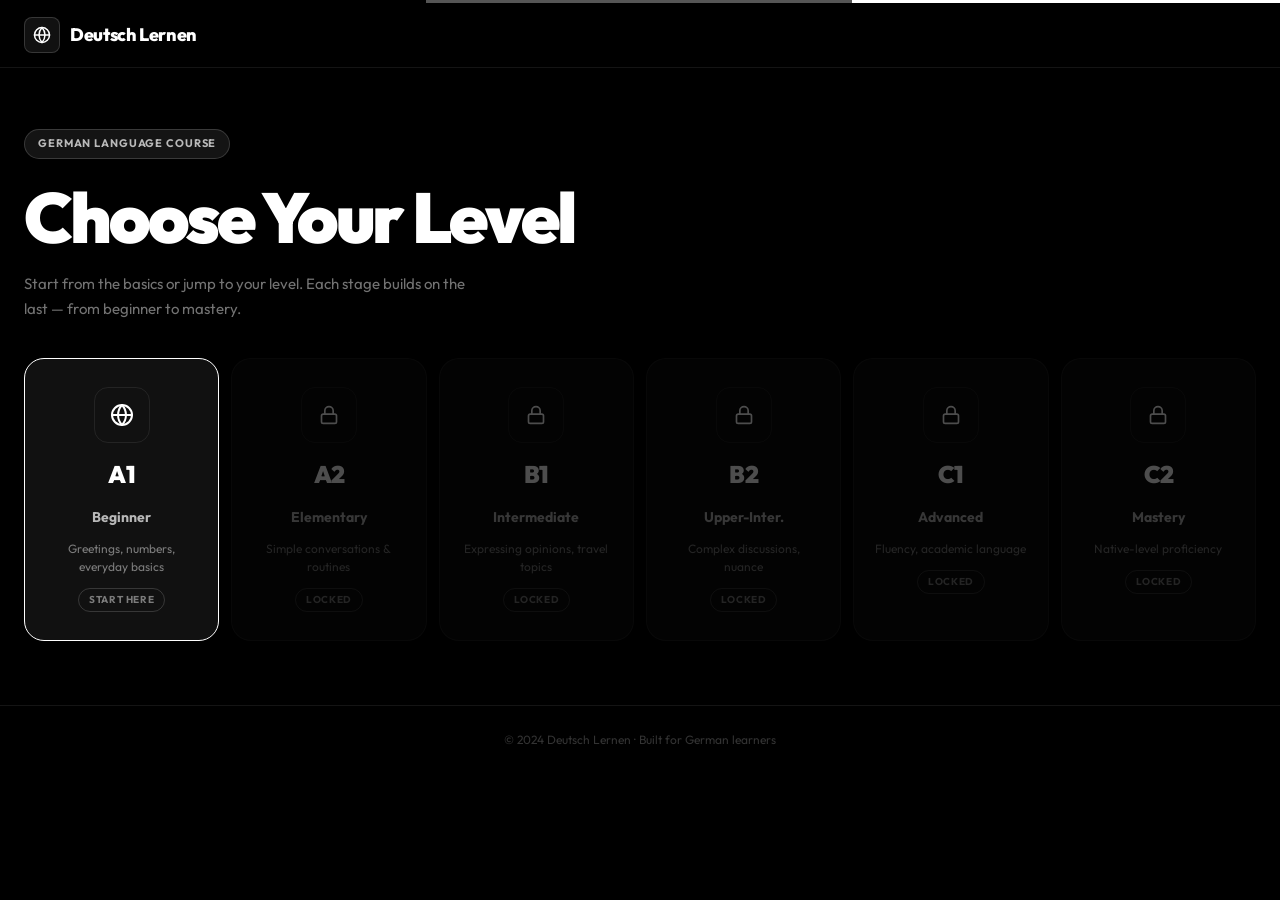
==== index.html @ 90aab03f "Redesign: pure B&W theme, SVG icons, per-lesson practice & assessment (TEIL A-F)" ====
<!DOCTYPE html>
<html lang="de">
<head>
  <meta charset="UTF-8"/>
  <meta name="viewport" content="width=device-width,initial-scale=1.0"/>
  <title>Deutsch Lernen – Learn German</title>
  <meta name="description" content="Learn German from scratch. Choose your level and start from A1 to C2."/>
  <link rel="stylesheet" href="styles.css"/>
</head>
<body>
<svg style="display:none" xmlns="http://www.w3.org/2000/svg">
  <symbol id="ic-world" viewBox="0 0 24 24" fill="none" stroke="currentColor" stroke-width="2" stroke-linecap="round" stroke-linejoin="round"><circle cx="12" cy="12" r="10"/><line x1="2" y1="12" x2="22" y2="12"/><path d="M12 2a15.3 15.3 0 0 1 4 10 15.3 15.3 0 0 1-4 10 15.3 15.3 0 0 1-4-10 15.3 15.3 0 0 1 4-10z"/></symbol>
  <symbol id="ic-lock" viewBox="0 0 24 24" fill="none" stroke="currentColor" stroke-width="2" stroke-linecap="round" stroke-linejoin="round"><rect x="3" y="11" width="18" height="11" rx="2" ry="2"/><path d="M7 11V7a5 5 0 0 1 10 0v4"/></symbol>
</svg>

<header class="site-header">
  <div class="header-inner">
    <a href="index.html" class="logo">
      <div class="logo-icon"><svg width="18" height="18" viewBox="0 0 24 24" fill="none" stroke="currentColor" stroke-width="2.5"><use href="#ic-world"/></svg></div>
      <span class="logo-text">Deutsch Lernen</span>
    </a>
  </div>
</header>

<main>
  <section class="page-hero container">
    <div class="badge">German Language Course</div>
    <h1>Choose Your Level</h1>
    <p>Start from the basics or jump to your level. Each stage builds on the last — from beginner to mastery.</p>
  </section>

  <div class="container">
    <div class="cards-grid cols-6">

      <a href="a1.html" class="glass-card active-card" id="card-a1">
        <div class="card-icon"><svg width="24" height="24" viewBox="0 0 24 24" fill="none" stroke="currentColor" stroke-width="2"><use href="#ic-world"/></svg></div>
        <div class="card-level">A1</div>
        <div class="card-title">Beginner</div>
        <div class="card-desc">Greetings, numbers, everyday basics</div>
        <span class="card-tag">Start Here</span>
      </a>

      <div class="glass-card locked" id="card-a2">
        <div class="card-icon"><svg width="20" height="20" viewBox="0 0 24 24" fill="none" stroke="currentColor" stroke-width="2"><use href="#ic-lock"/></svg></div>
        <div class="card-level">A2</div>
        <div class="card-title">Elementary</div>
        <div class="card-desc">Simple conversations & routines</div>
        <span class="card-tag">Locked</span>
      </div>

      <div class="glass-card locked" id="card-b1">
        <div class="card-icon"><svg width="20" height="20" viewBox="0 0 24 24" fill="none" stroke="currentColor" stroke-width="2"><use href="#ic-lock"/></svg></div>
        <div class="card-level">B1</div>
        <div class="card-title">Intermediate</div>
        <div class="card-desc">Expressing opinions, travel topics</div>
        <span class="card-tag">Locked</span>
      </div>

      <div class="glass-card locked" id="card-b2">
        <div class="card-icon"><svg width="20" height="20" viewBox="0 0 24 24" fill="none" stroke="currentColor" stroke-width="2"><use href="#ic-lock"/></svg></div>
        <div class="card-level">B2</div>
        <div class="card-title">Upper-Inter.</div>
        <div class="card-desc">Complex discussions, nuance</div>
        <span class="card-tag">Locked</span>
      </div>

      <div class="glass-card locked" id="card-c1">
        <div class="card-icon"><svg width="20" height="20" viewBox="0 0 24 24" fill="none" stroke="currentColor" stroke-width="2"><use href="#ic-lock"/></svg></div>
        <div class="card-level">C1</div>
        <div class="card-title">Advanced</div>
        <div class="card-desc">Fluency, academic language</div>
        <span class="card-tag">Locked</span>
      </div>

      <div class="glass-card locked" id="card-c2">
        <div class="card-icon"><svg width="20" height="20" viewBox="0 0 24 24" fill="none" stroke="currentColor" stroke-width="2"><use href="#ic-lock"/></svg></div>
        <div class="card-level">C2</div>
        <div class="card-title">Mastery</div>
        <div class="card-desc">Native-level proficiency</div>
        <span class="card-tag">Locked</span>
      </div>

    </div>
  </div>
</main>

<footer class="site-footer">
  <p>© 2024 Deutsch Lernen · Built for German learners</p>
</footer>
</body>
</html>
---- styles.css ----
@import url('https://fonts.googleapis.com/css2?family=Outfit:wght@300;400;500;600;700;800;900&display=swap');

/* ═══════════════════════════════════════
   TOKENS – Pure Black & White
═══════════════════════════════════════ */
:root {
  --bg:           #000;
  --bg-01:        #0a0a0a;
  --bg-02:        #111;
  --bg-03:        #1a1a1a;

  --border-lo:    rgba(255,255,255,0.08);
  --border-md:    rgba(255,255,255,0.16);
  --border-hi:    rgba(255,255,255,0.32);

  --t-100:        #fff;
  --t-70:         rgba(255,255,255,0.70);
  --t-45:         rgba(255,255,255,0.45);
  --t-20:         rgba(255,255,255,0.20);
  --t-08:         rgba(255,255,255,0.08);

  --r-xs: 6px; --r-sm: 10px; --r-md: 14px;
  --r-lg: 20px; --r-xl: 26px;

  --ease: all 0.2s cubic-bezier(.4,0,.2,1);
  --font: 'Outfit', sans-serif;
}

/* ─── Reset ─────────────────────────── */
*,*::before,*::after{box-sizing:border-box;margin:0;padding:0;}
html{scroll-behavior:smooth;-webkit-text-size-adjust:100%;}
body{
  font-family:var(--font);background:var(--bg);color:var(--t-100);
  min-height:100vh;overflow-x:hidden;line-height:1.6;
}

/* Top 3-stripe flag bar (B&W interpretation) */
body::before{
  content:'';position:fixed;top:0;left:0;right:0;height:3px;
  background:linear-gradient(90deg,#000 0 33.3%,#555 33.3% 66.6%,#fff 66.6%);
  z-index:9999;
}

a{text-decoration:none;color:inherit;}
.hidden{display:none!important;}
.container{max-width:1280px;margin:0 auto;padding:0 24px;}

/* ═══════════════════════════════════════
   HEADER
═══════════════════════════════════════ */
.site-header{
  position:sticky;top:3px;z-index:200;
  background:rgba(0,0,0,.92);backdrop-filter:blur(16px);
  border-bottom:1px solid var(--border-lo);padding:14px 0;
}
.header-inner{
  display:flex;align-items:center;justify-content:space-between;
  max-width:1280px;margin:0 auto;padding:0 24px;
}
.logo{display:flex;align-items:center;gap:10px;}
.logo-icon{
  width:36px;height:36px;border-radius:8px;
  border:1px solid var(--border-md);
  display:flex;align-items:center;justify-content:center;
  background:var(--bg-02);
}
.logo-text{
  font-size:18px;font-weight:800;letter-spacing:-.02em;color:var(--t-100);
}
.back-btn{
  display:flex;align-items:center;gap:7px;padding:7px 16px;
  border-radius:50px;border:1px solid var(--border-md);
  background:var(--t-08);font-family:var(--font);font-size:13px;
  font-weight:600;color:var(--t-45);cursor:pointer;transition:var(--ease);
}
.back-btn:hover{border-color:var(--border-hi);color:var(--t-100);background:rgba(255,255,255,.10);}

/* ═══════════════════════════════════════
   PAGE HERO
═══════════════════════════════════════ */
.page-hero{padding:64px 24px 36px;position:relative;z-index:1;}
.page-hero .badge{
  display:inline-flex;align-items:center;gap:6px;padding:5px 13px;
  border-radius:50px;border:1px solid var(--border-md);
  background:var(--t-08);font-size:11px;font-weight:700;
  letter-spacing:.08em;text-transform:uppercase;color:var(--t-70);margin-bottom:20px;
}
.page-hero h1{
  font-size:clamp(2.2rem,5.5vw,4.5rem);font-weight:900;
  letter-spacing:-.04em;line-height:1.08;color:var(--t-100);margin-bottom:16px;
}
.page-hero p{font-size:15px;color:var(--t-45);max-width:460px;line-height:1.72;}

/* ═══════════════════════════════════════
   CARDS
═══════════════════════════════════════ */
.cards-grid{display:grid;gap:12px;padding-bottom:64px;}
.cards-grid.cols-6{grid-template-columns:repeat(auto-fill,minmax(170px,1fr));}
.cards-grid.cols-3{grid-template-columns:repeat(auto-fill,minmax(260px,1fr));}

.glass-card{
  background:var(--bg-01);border:1px solid var(--border-lo);
  border-radius:var(--r-lg);padding:28px 20px;cursor:pointer;
  transition:var(--ease);display:flex;flex-direction:column;
  align-items:center;gap:12px;text-align:center;
}
.glass-card:hover{border-color:var(--border-hi);transform:translateY(-3px);}
.glass-card.active-card{border-color:var(--t-100);background:var(--bg-02);}
.glass-card.locked{opacity:.3;cursor:not-allowed;pointer-events:none;}

.card-icon{width:56px;height:56px;border-radius:var(--r-md);display:flex;align-items:center;justify-content:center;border:1px solid var(--border-lo);}
.card-level{font-size:24px;font-weight:900;letter-spacing:-.03em;}
.card-title{font-size:14px;font-weight:700;color:var(--t-70);}
.card-desc{font-size:12px;color:var(--t-45);line-height:1.5;}
.card-tag{font-size:10px;font-weight:700;padding:3px 10px;border-radius:50px;border:1px solid var(--border-md);color:var(--t-45);text-transform:uppercase;letter-spacing:.06em;}
.lock-icon{opacity:.3;}

.action-card .card-icon{width:64px;height:64px;}
.progress-bar-wrap{width:100%;height:4px;background:var(--t-08);border-radius:3px;overflow:hidden;}
.progress-bar{height:100%;background:var(--t-100);border-radius:3px;}

/* ═══════════════════════════════════════
   LEARN LAYOUT
═══════════════════════════════════════ */
.learn-layout{
  display:grid;grid-template-columns:280px 1fr;gap:16px;
  min-height:calc(100vh - 80px);padding:16px 24px;
  max-width:1360px;margin:0 auto;position:relative;z-index:1;
}
@media(max-width:860px){.learn-layout{grid-template-columns:1fr;}}

/* ─── Shared Sidebar ─────────────────── */
.lesson-sidebar,.tw-sidebar{
  background:var(--bg-01);border:1px solid var(--border-lo);
  border-radius:var(--r-xl);overflow:hidden;
  display:flex;flex-direction:column;
  max-height:calc(100vh - 100px);position:sticky;top:80px;
}
.sidebar-header,.tw-sidebar-head{
  padding:16px 16px 12px;border-bottom:1px solid var(--border-lo);flex-shrink:0;
}
.sidebar-header h3,.tw-sidebar-head h3{
  font-size:10px;font-weight:800;letter-spacing:.1em;
  text-transform:uppercase;color:var(--t-45);
}
.sidebar-search{
  width:100%;margin-top:10px;padding:9px 12px;
  background:var(--t-08);border:1px solid var(--border-lo);
  border-radius:var(--r-sm);color:var(--t-100);
  font-family:var(--font);font-size:13px;outline:none;transition:var(--ease);
}
.sidebar-search:focus{border-color:var(--border-hi);}
.sidebar-search::placeholder{color:var(--t-20);}

.lesson-list{overflow-y:auto;flex:1;padding:6px;}
.lesson-list::-webkit-scrollbar{width:3px;}
.lesson-list::-webkit-scrollbar-thumb{background:var(--t-20);border-radius:2px;}

.lesson-item{
  display:flex;align-items:center;gap:9px;padding:9px 11px;
  border-radius:var(--r-sm);cursor:pointer;transition:var(--ease);border:1px solid transparent;
}
.lesson-item:hover{background:var(--t-08);border-color:var(--border-lo);}
.lesson-item.active{background:var(--t-100);border-color:var(--t-100);}
.lesson-num{
  min-width:26px;height:26px;border-radius:7px;
  background:var(--t-08);font-size:10px;font-weight:700;color:var(--t-45);
  display:flex;align-items:center;justify-content:center;flex-shrink:0;
}
.lesson-item.active .lesson-num{background:rgba(0,0,0,.25);color:#000;font-weight:800;}
.lesson-name{font-size:12px;font-weight:500;color:var(--t-45);line-height:1.3;}
.lesson-item.active .lesson-name{color:#000;font-weight:700;}

/* ─── Viewer ─────────────────────────── */
.lesson-viewer{
  background:var(--bg-01);border:1px solid var(--border-lo);
  border-radius:var(--r-xl);padding:32px;
  display:flex;flex-direction:column;gap:24px;
}
.viewer-top{display:flex;align-items:center;justify-content:space-between;flex-wrap:wrap;gap:10px;}
.lesson-counter{font-size:11px;font-weight:700;letter-spacing:.08em;text-transform:uppercase;color:var(--t-45);}
.lesson-nav-btns{display:flex;gap:8px;}
.nav-btn{
  padding:8px 16px;border-radius:50px;border:1px solid var(--border-md);
  background:var(--t-08);color:var(--t-45);font-family:var(--font);
  font-size:13px;font-weight:600;cursor:pointer;transition:var(--ease);
  display:flex;align-items:center;gap:5px;
}
.nav-btn:hover:not(:disabled){border-color:var(--border-hi);color:var(--t-100);background:rgba(255,255,255,.10);}
.nav-btn:disabled{opacity:.2;cursor:not-allowed;}

.vocab-block{
  text-align:center;padding:36px 24px;
  background:var(--bg-02);border:1px solid var(--border-lo);border-radius:var(--r-xl);
}
.vocab-german{font-size:clamp(2rem,5.5vw,3.6rem);font-weight:900;letter-spacing:-.03em;line-height:1.15;margin-bottom:8px;}
.vocab-article{font-size:.9rem;font-weight:600;color:var(--t-45);margin-bottom:4px;}
.vocab-english{font-size:1.25rem;color:var(--t-70);font-weight:500;}
.vocab-phonetic{font-size:.85rem;color:var(--t-20);margin-top:8px;font-style:italic;}

.voice-btns{display:flex;gap:10px;justify-content:center;flex-wrap:wrap;}
.voice-btn{
  display:flex;align-items:center;gap:8px;padding:11px 22px;border-radius:50px;border:1px solid var(--border-md);
  font-family:var(--font);font-size:13px;font-weight:700;cursor:pointer;transition:var(--ease);background:var(--t-08);color:var(--t-100);
}
.voice-btn:hover{border-color:var(--border-hi);background:rgba(255,255,255,.12);}
.voice-btn-de{background:var(--t-100);color:#000;border:none;}
.voice-btn-de:hover{background:rgba(255,255,255,.88);}
.voice-btn svg{width:16px;height:16px;}
.voice-btn.speaking{animation:speaking .6s ease infinite alternate;}
@keyframes speaking{from{opacity:.7;}to{opacity:1;}}

.examples-section{display:flex;flex-direction:column;gap:10px;}
.examples-section h4{font-size:10px;font-weight:800;letter-spacing:.1em;text-transform:uppercase;color:var(--t-45);}
.example-row{
  background:var(--t-08);border:1px solid var(--border-lo);
  border-radius:var(--r-md);padding:14px 18px;display:flex;flex-direction:column;gap:5px;
}
.example-de{font-size:14px;font-weight:600;color:var(--t-100);}
.example-en{font-size:13px;color:var(--t-45);}

.vocab-list{display:flex;flex-direction:column;gap:8px;}
.vocab-item{
  display:flex;align-items:center;justify-content:space-between;
  padding:12px 15px;background:var(--t-08);border:1px solid var(--border-lo);
  border-radius:var(--r-md);gap:12px;flex-wrap:wrap;
}
.vi-german{font-size:14px;font-weight:700;color:var(--t-100);}
.vi-english{font-size:13px;color:var(--t-45);}
.vi-play{
  width:30px;height:30px;border-radius:50%;border:1px solid var(--border-md);
  background:transparent;color:var(--t-70);cursor:pointer;transition:var(--ease);
  display:flex;align-items:center;justify-content:center;flex-shrink:0;
}
.vi-play:hover{background:var(--t-100);color:#000;border-color:var(--t-100);}
.vi-play svg{width:12px;height:12px;}

.lesson-progress-strip{height:2px;background:var(--t-08);border-radius:2px;overflow:hidden;}
.lesson-progress-fill{height:100%;background:var(--t-100);border-radius:2px;transition:width .4s ease;}

/* ═══════════════════════════════════════
   SHARED 2-COL LAYOUT (practice / assess)
═══════════════════════════════════════ */
.tw-layout{
  display:grid;grid-template-columns:260px 1fr;gap:16px;
  padding:16px 24px;max-width:1360px;margin:0 auto;
  min-height:calc(100vh - 80px);position:relative;z-index:1;
}
@media(max-width:860px){.tw-layout{grid-template-columns:1fr;}}

/* Main panel */
.tw-main{
  background:var(--bg-01);border:1px solid var(--border-lo);
  border-radius:var(--r-xl);overflow:hidden;display:flex;flex-direction:column;
}
.tw-panel-head{
  padding:20px 26px;border-bottom:1px solid var(--border-lo);
  display:flex;align-items:center;justify-content:space-between;flex-wrap:wrap;gap:8px;
}
.tw-panel-title{font-size:18px;font-weight:800;letter-spacing:-.02em;color:var(--t-100);}
.tw-panel-sub{font-size:12px;color:var(--t-45);margin-top:3px;}

/* Score */
.score-strip{display:flex;align-items:center;gap:10px;}
.score-label{font-size:13px;font-weight:700;color:var(--t-100);}
.score-bar-wrap{width:100px;height:4px;background:var(--t-08);border-radius:3px;overflow:hidden;}
.score-bar-fill{height:100%;background:var(--t-100);border-radius:3px;transition:width .35s ease;}

/* Tabs */
.tw-tabs{display:flex;border-bottom:1px solid var(--border-lo);overflow-x:auto;}
.tw-tab{
  padding:12px 18px;font-size:12px;font-weight:700;letter-spacing:.03em;
  color:var(--t-45);cursor:pointer;border:none;background:none;
  font-family:var(--font);border-bottom:2px solid transparent;
  white-space:nowrap;transition:var(--ease);
}
.tw-tab.active{color:var(--t-100);border-bottom-color:var(--t-100);}
.tw-tab:hover:not(.active){color:var(--t-70);}

/* Q area */
.q-area{padding:24px 26px;display:flex;flex-direction:column;gap:18px;}

/* TEIL banner */
.teil-banner{
  padding:14px 18px;border-radius:var(--r-md);
  background:var(--bg-03);border:1px solid var(--border-md);
  border-left:2px solid var(--t-100);
}
.teil-banner h2{font-size:13px;font-weight:800;letter-spacing:.04em;color:var(--t-100);}
.teil-banner p{font-size:11px;color:var(--t-45);margin-top:2px;}

/* Q card */
.q-card{
  background:var(--bg-02);border:1px solid var(--border-lo);
  border-radius:var(--r-md);padding:18px 20px;transition:var(--ease);
}
.q-card:hover{border-color:var(--border-md);}
.q-num-row{display:flex;align-items:flex-start;gap:12px;}
.q-badge{
  width:26px;height:26px;border-radius:7px;flex-shrink:0;
  border:1px solid var(--border-md);background:var(--t-08);
  display:flex;align-items:center;justify-content:center;
  font-size:11px;font-weight:800;color:var(--t-70);
}
.q-body{flex:1;}
.q-text{font-size:14px;font-weight:600;color:var(--t-100);line-height:1.55;}
.q-text .hl{font-weight:800;border-bottom:1px solid var(--t-45);}
.q-note{font-size:11px;color:var(--t-45);margin-top:4px;font-style:italic;}

/* MC options */
.mc-opts{display:grid;grid-template-columns:1fr 1fr;gap:7px;margin-top:12px;}
@media(max-width:560px){.mc-opts{grid-template-columns:1fr;}}
.mc-opt{
  padding:11px 14px;border-radius:var(--r-sm);cursor:pointer;
  background:var(--t-08);border:1px solid var(--border-lo);
  font-family:var(--font);font-size:13px;font-weight:500;
  color:var(--t-70);text-align:left;transition:var(--ease);
}
.mc-opt:hover:not(:disabled){border-color:var(--border-hi);background:rgba(255,255,255,.10);color:var(--t-100);}
.mc-opt.correct{border-color:var(--t-100);background:var(--t-100);color:#000;font-weight:700;}
.mc-opt.wrong{border-color:var(--border-md);background:transparent;opacity:.3;}
.mc-opt:disabled{cursor:default;}

/* Input / fill */
.fill-input{
  width:100%;padding:11px 14px;border-radius:var(--r-sm);margin-top:10px;
  background:var(--bg);border:1px solid var(--border-md);
  color:var(--t-100);font-family:var(--font);font-size:14px;font-weight:600;
  outline:none;transition:var(--ease);
}
.fill-input:focus{border-color:var(--t-100);}
.fill-input.correct{border-color:var(--t-100);background:rgba(255,255,255,.06);}
.fill-input.wrong{border-color:var(--border-md);opacity:.7;}

/* Feedback */
.fb{display:inline-block;padding:6px 12px;border-radius:50px;font-size:11px;font-weight:700;margin-top:7px;}
.fb.ok{border:1px solid var(--border-hi);color:var(--t-100);}
.fb.no{border:1px solid var(--t-20);color:var(--t-45);}

/* Match */
.match-cols{display:grid;grid-template-columns:1fr 1fr;gap:8px 14px;}
@media(max-width:560px){.match-cols{grid-template-columns:1fr;}}
.match-col{display:flex;flex-direction:column;gap:7px;}
.match-pill{
  padding:10px 14px;border-radius:var(--r-sm);cursor:pointer;
  background:var(--t-08);border:1px solid var(--border-lo);
  font-size:12px;font-weight:600;text-align:center;transition:var(--ease);user-select:none;
}
.match-pill:hover:not(.matched):not(.wrong){border-color:var(--border-hi);background:rgba(255,255,255,.10);}
.match-pill.selected{border-color:var(--t-100);background:var(--t-100);color:#000;}
.match-pill.matched{border-color:var(--border-md);background:rgba(255,255,255,.06);color:var(--t-70);cursor:default;text-decoration:line-through;}
.match-pill.wrong{background:var(--t-08);border-color:var(--border-lo);opacity:.4;}
.match-pill.de-pill{color:var(--t-100);}
.match-pill.en-pill{color:var(--t-70);}

/* Sound row */
.sound-row{
  display:flex;align-items:center;gap:10px;flex-wrap:wrap;
  padding:12px 14px;border-radius:var(--r-md);
  background:var(--t-08);border:1px solid var(--border-lo);
}
.snd-play{
  width:40px;height:40px;border-radius:50%;border:1px solid var(--border-md);
  background:var(--t-100);color:#000;flex-shrink:0;
  display:flex;align-items:center;justify-content:center;
  cursor:pointer;transition:var(--ease);
}
.snd-play:hover{background:rgba(255,255,255,.85);}
.snd-play.playing{animation:speaking .5s ease infinite alternate;}
.snd-play svg{width:16px;height:16px;}
.snd-opts{display:flex;flex-wrap:wrap;gap:6px;flex:1;}
.snd-opt{
  padding:8px 13px;border-radius:var(--r-sm);cursor:pointer;
  background:var(--t-08);border:1px solid var(--border-lo);
  font-family:var(--font);font-size:12px;font-weight:600;
  color:var(--t-70);transition:var(--ease);
}
.snd-opt:hover:not(:disabled){border-color:var(--border-hi);background:rgba(255,255,255,.10);color:var(--t-100);}
.snd-opt.correct{background:var(--t-100);color:#000;border-color:var(--t-100);}
.snd-opt.wrong{opacity:.3;text-decoration:line-through;}

/* Nav row */
.q-nav{
  display:flex;align-items:center;justify-content:space-between;
  padding:14px 26px;border-top:1px solid var(--border-lo);flex-wrap:wrap;gap:8px;
}
.q-ctr{font-size:11px;color:var(--t-45);font-weight:600;}
.q-btns{display:flex;gap:7px;}

/* Buttons */
.btn{
  padding:9px 20px;border-radius:50px;border:1px solid var(--border-md);
  background:var(--t-08);color:var(--t-45);font-family:var(--font);
  font-size:12px;font-weight:700;cursor:pointer;transition:var(--ease);
}
.btn:hover:not(:disabled){border-color:var(--border-hi);color:var(--t-100);background:rgba(255,255,255,.10);}
.btn:disabled{opacity:.2;cursor:not-allowed;}
.btn-primary{background:var(--t-100);color:#000;border:none;}
.btn-primary:hover:not(:disabled){background:rgba(255,255,255,.88);transform:translateY(-1px);}

/* ─── Assessment "Show Answer" ─────────── */
.ans-panel{
  display:none;margin-top:11px;padding:12px 14px;
  border-radius:var(--r-md);background:var(--bg-03);border:1px solid var(--border-md);
}
.ans-panel.open{display:block;}
.ans-label{font-size:10px;font-weight:800;letter-spacing:.1em;text-transform:uppercase;color:var(--t-45);margin-bottom:4px;}
.ans-text{font-size:14px;font-weight:700;color:var(--t-100);}
.ans-note{font-size:11px;color:var(--t-45);margin-top:3px;font-style:italic;}

/* Show-all footer */
.show-all-footer{
  padding:22px 26px;border-top:1px solid var(--border-lo);
  display:flex;align-items:center;justify-content:center;gap:12px;flex-wrap:wrap;
}

/* Footer */
.site-footer{
  text-align:center;padding:24px;border-top:1px solid var(--border-lo);
  color:var(--t-20);font-size:12px;
}

/* ─── Mobile fixes ──────────────────── */
@media(max-width:640px){
  .learn-layout,.tw-layout{padding:10px 12px;gap:12px;}
  .lesson-viewer,.tw-main{border-radius:var(--r-lg);}
  .q-area{padding:16px 14px;gap:14px;}
  .q-nav{padding:12px 14px;}
  .tw-panel-head{padding:16px;}.vocab-block{padding:24px 16px;}
  .voice-btn{padding:10px 18px;font-size:12px;}
}
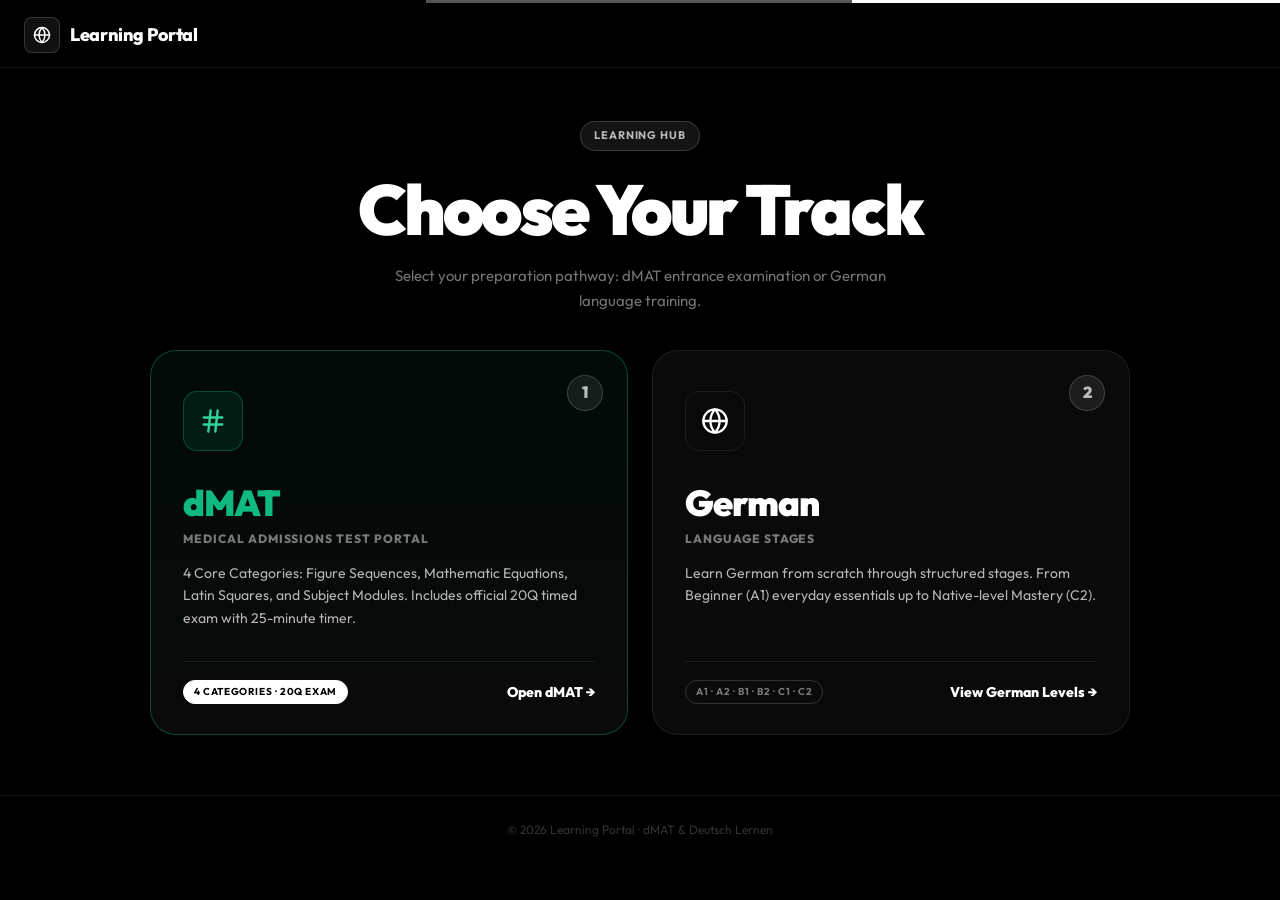
==== commit ff9c3c66: "Add dMAT portal: 4 categories, 20Q hard exam (25min timer), mobile-friendly, Learning Portal brandin" ====
--- a/index.html
+++ b/index.html
@@ -3,35 +3,96 @@
 <head>
   <meta charset="UTF-8"/>
   <meta name="viewport" content="width=device-width,initial-scale=1.0"/>
-  <title>Deutsch Lernen – Learn German</title>
-  <meta name="description" content="Learn German from scratch. Choose your level and start from A1 to C2."/>
+  <title>Learning Portal – dMAT &amp; Deutsch</title>
+  <meta name="description" content="Select your track: dMAT Medical Admission Test preparation or German language courses from A1 to C2."/>
   <link rel="stylesheet" href="styles.css"/>
+  <link rel="stylesheet" href="dmat.css"/>
 </head>
 <body>
 <svg style="display:none" xmlns="http://www.w3.org/2000/svg">
   <symbol id="ic-world" viewBox="0 0 24 24" fill="none" stroke="currentColor" stroke-width="2" stroke-linecap="round" stroke-linejoin="round"><circle cx="12" cy="12" r="10"/><line x1="2" y1="12" x2="22" y2="12"/><path d="M12 2a15.3 15.3 0 0 1 4 10 15.3 15.3 0 0 1-4 10 15.3 15.3 0 0 1-4-10 15.3 15.3 0 0 1 4-10z"/></symbol>
   <symbol id="ic-lock" viewBox="0 0 24 24" fill="none" stroke="currentColor" stroke-width="2" stroke-linecap="round" stroke-linejoin="round"><rect x="3" y="11" width="18" height="11" rx="2" ry="2"/><path d="M7 11V7a5 5 0 0 1 10 0v4"/></symbol>
+  <symbol id="ic-back" viewBox="0 0 24 24" fill="none" stroke="currentColor" stroke-width="2" stroke-linecap="round" stroke-linejoin="round"><line x1="19" y1="12" x2="5" y2="12"/><polyline points="12 19 5 12 12 5"/></symbol>
+  <symbol id="ic-math" viewBox="0 0 24 24" fill="none" stroke="currentColor" stroke-width="2" stroke-linecap="round" stroke-linejoin="round"><line x1="4" y1="9" x2="20" y2="9"/><line x1="4" y1="15" x2="20" y2="15"/><line x1="10" y1="3" x2="8" y2="21"/><line x1="16" y1="3" x2="14" y2="21"/></symbol>
 </svg>
 
 <header class="site-header">
   <div class="header-inner">
     <a href="index.html" class="logo">
       <div class="logo-icon"><svg width="18" height="18" viewBox="0 0 24 24" fill="none" stroke="currentColor" stroke-width="2.5"><use href="#ic-world"/></svg></div>
-      <span class="logo-text">Deutsch Lernen</span>
+      <span class="logo-text">Learning Portal</span>
     </a>
   </div>
 </header>
 
 <main>
-  <section class="page-hero container">
-    <div class="badge">German Language Course</div>
-    <h1>Choose Your Level</h1>
-    <p>Start from the basics or jump to your level. Each stage builds on the last — from beginner to mastery.</p>
+  <!-- ══════════════════════════════════════════
+       HOME MENU: ONLY 2 OPTIONS (1. dMAT, 2. German)
+  ══════════════════════════════════════════ -->
+  <section class="container home-menu-section" id="section-home-menu">
+    <div class="page-hero" style="text-align: center; padding: 56px 0 36px;">
+      <div class="badge">Learning Hub</div>
+      <h1>Choose Your Track</h1>
+      <p style="margin: 0 auto; max-width: 500px;">Select your preparation pathway: dMAT entrance examination or German language training.</p>
+    </div>
+
+    <div class="cols-2-hub">
+
+      <!-- 1. dMAT Option -->
+      <a href="dmat.html" class="glass-card hub-option-card hub-dmat" id="hub-opt-dmat">
+        <div class="hub-num-badge">1</div>
+        <div class="card-icon dmat-icon-emerald" style="width: 60px; height: 60px;">
+          <svg width="28" height="28" viewBox="0 0 24 24"><use href="#ic-math"/></svg>
+        </div>
+        <div class="hub-info">
+          <div class="hub-title">dMAT</div>
+          <div class="hub-subtitle">Medical Admissions Test Portal</div>
+          <div class="hub-desc">4 Core Categories: Figure Sequences, Mathematic Equations, Latin Squares, and Subject Modules. Includes official 20Q timed exam with 25-minute timer.</div>
+        </div>
+        <div class="hub-footer">
+          <span class="card-tag tag-primary">4 Categories · 20Q Exam</span>
+          <span class="hub-arrow">Open dMAT →</span>
+        </div>
+      </a>
+
+      <!-- 2. German Option -->
+      <div class="glass-card hub-option-card hub-german" id="hub-opt-german" role="button" tabindex="0">
+        <div class="hub-num-badge">2</div>
+        <div class="card-icon" style="width: 60px; height: 60px;">
+          <svg width="28" height="28" viewBox="0 0 24 24" fill="none" stroke="currentColor" stroke-width="2"><use href="#ic-world"/></svg>
+        </div>
+        <div class="hub-info">
+          <div class="hub-title">German</div>
+          <div class="hub-subtitle">Language Stages</div>
+          <div class="hub-desc">Learn German from scratch through structured stages. From Beginner (A1) everyday essentials up to Native-level Mastery (C2).</div>
+        </div>
+        <div class="hub-footer">
+          <span class="card-tag">A1 · A2 · B1 · B2 · C1 · C2</span>
+          <span class="hub-arrow">View German Levels →</span>
+        </div>
+      </div>
+
+    </div>
   </section>
 
-  <div class="container">
+  <!-- ══════════════════════════════════════════
+       GERMAN LEVELS: REVEALED WHEN GERMAN IS CLICKED
+  ══════════════════════════════════════════ -->
+  <section class="container hidden" id="section-german-levels" style="padding-bottom: 64px;">
+    <div style="padding-top: 32px; margin-bottom: 20px;">
+      <button class="back-link-btn" id="btn-back-to-hub">
+        <svg width="14" height="14" viewBox="0 0 24 24" fill="none" stroke="currentColor" stroke-width="2.5"><use href="#ic-back"/></svg>
+        Back to Options (1. dMAT / 2. German)
+      </button>
+    </div>
+
+    <div class="page-hero" style="padding: 12px 0 32px;">
+      <div class="badge">German</div>
+      <h1>Choose Your Level</h1>
+      <p>Start from the basics or jump to your level. Each stage builds on the last — from beginner to mastery.</p>
+    </div>
+
     <div class="cards-grid cols-6">
-
       <a href="a1.html" class="glass-card active-card" id="card-a1">
         <div class="card-icon"><svg width="24" height="24" viewBox="0 0 24 24" fill="none" stroke="currentColor" stroke-width="2"><use href="#ic-world"/></svg></div>
         <div class="card-level">A1</div>
@@ -79,13 +140,54 @@
         <div class="card-desc">Native-level proficiency</div>
         <span class="card-tag">Locked</span>
       </div>
-
     </div>
-  </div>
+  </section>
 </main>
 
 <footer class="site-footer">
-  <p>© 2024 Deutsch Lernen · Built for German learners</p>
+  <p>© 2026 Learning Portal · dMAT &amp; Deutsch Lernen</p>
 </footer>
+
+<script>
+  (function () {
+    const menuSection = document.getElementById('section-home-menu');
+    const germanSection = document.getElementById('section-german-levels');
+    const optGerman = document.getElementById('hub-opt-german');
+    const btnBack = document.getElementById('btn-back-to-hub');
+
+    function showGermanLevels() {
+      menuSection.classList.add('hidden');
+      germanSection.classList.remove('hidden');
+      window.location.hash = 'german';
+      window.scrollTo({ top: 0, behavior: 'smooth' });
+    }
+
+    function showHomeMenu() {
+      germanSection.classList.add('hidden');
+      menuSection.classList.remove('hidden');
+      history.replaceState(null, '', window.location.pathname);
+      window.scrollTo({ top: 0, behavior: 'smooth' });
+    }
+
+    if (optGerman) {
+      optGerman.addEventListener('click', showGermanLevels);
+      optGerman.addEventListener('keydown', (e) => {
+        if (e.key === 'Enter' || e.key === ' ') {
+          e.preventDefault();
+          showGermanLevels();
+        }
+      });
+    }
+
+    if (btnBack) {
+      btnBack.addEventListener('click', showHomeMenu);
+    }
+
+    // Direct hash check
+    if (window.location.hash === '#german') {
+      showGermanLevels();
+    }
+  })();
+</script>
 </body>
 </html>
--- a/styles.css
+++ b/styles.css
@@ -127,7 +127,27 @@
   min-height:calc(100vh - 80px);padding:16px 24px;
   max-width:1360px;margin:0 auto;position:relative;z-index:1;
 }
-@media(max-width:860px){.learn-layout{grid-template-columns:1fr;}}
+/* Mobile: hide sidebar from grid, show viewer only */
+@media(max-width:860px){
+  .learn-layout{grid-template-columns:1fr;}
+  /* Sidebar: completely removed from grid on mobile */
+  .lesson-sidebar{
+    display:none !important;
+    position:fixed !important;top:0;left:0;bottom:0;z-index:300;
+    width:82vw;max-width:300px;max-height:100vh;
+    border-radius:0 !important;border-right:1px solid var(--border-md) !important;
+    overflow-y:auto;
+  }
+  /* When opened: show as fixed drawer */
+  .lesson-sidebar.mob-open{
+    display:flex !important;
+    animation:slideInLeft .25s cubic-bezier(.4,0,.2,1);
+  }
+  @keyframes slideInLeft{
+    from{transform:translateX(-100%);opacity:0;}
+    to{transform:translateX(0);opacity:1;}
+  }
+}
 
 /* ─── Shared Sidebar ─────────────────── */
 .lesson-sidebar,.tw-sidebar{
@@ -345,13 +365,27 @@
   padding:10px 14px;border-radius:var(--r-sm);cursor:pointer;
   background:var(--t-08);border:1px solid var(--border-lo);
   font-size:12px;font-weight:600;text-align:center;transition:var(--ease);user-select:none;
-}
-.match-pill:hover:not(.matched):not(.wrong){border-color:var(--border-hi);background:rgba(255,255,255,.10);}
-.match-pill.selected{border-color:var(--t-100);background:var(--t-100);color:#000;}
-.match-pill.matched{border-color:var(--border-md);background:rgba(255,255,255,.06);color:var(--t-70);cursor:default;text-decoration:line-through;}
-.match-pill.wrong{background:var(--t-08);border-color:var(--border-lo);opacity:.4;}
+  outline:none;-webkit-tap-highlight-color:transparent;
+}
+.match-pill:hover:not(.matched):not(.wrong):not(.selected){border-color:var(--border-hi);background:rgba(255,255,255,.10);}
+.match-pill.selected{
+  border-color:var(--t-100) !important;
+  background:rgba(255,255,255,0.08) !important;
+  color:var(--t-100) !important;
+  box-shadow:inset 0 0 0 2px var(--t-100);
+  outline:none;
+}
+.match-pill:active:not(.matched):not(.wrong){background:rgba(255,255,255,0.08);}
+.match-pill.matched{border-color:var(--border-md);background:rgba(255,255,255,.04);color:var(--t-45);cursor:default;text-decoration:line-through;}
+.match-pill.wrong{background:var(--t-08);border-color:var(--border-lo);opacity:.35;}
 .match-pill.de-pill{color:var(--t-100);}
 .match-pill.en-pill{color:var(--t-70);}
+
+/* Match cols – single column on narrow screens */
+@media(max-width:640px){
+  .match-cols{grid-template-columns:1fr;}
+  .match-col + .match-col{border-top:1px solid var(--border-lo);padding-top:8px;}
+}
 
 /* Sound row */
 .sound-row{
@@ -421,11 +455,389 @@
 }
 
 /* ─── Mobile fixes ──────────────────── */
+/* Mobile lesson-open button (learn page) */
+.mob-lesson-btn{
+  display:none;align-items:center;gap:7px;
+  padding:7px 13px;border-radius:var(--r-sm);
+  border:1px solid var(--border-md);background:var(--t-08);
+  font-family:var(--font);font-size:12px;font-weight:700;color:var(--t-70);
+  cursor:pointer;flex-shrink:0;margin-bottom:12px;
+}
+.mob-lesson-btn:hover{border-color:var(--border-hi);color:var(--t-100);}
+@media(max-width:860px){
+  .mob-lesson-btn{display:flex;}
+}
+@media(min-width:861px){
+  .mob-lesson-btn{display:none !important;}
+}
+@media(max-width:860px){
+  /* On mobile the sidebar is hidden by default and toggled */
+  .tw-sidebar{
+    display:none;
+    position:fixed !important;top:0;left:0;bottom:0;z-index:300;
+    width:82vw;max-width:300px;max-height:100vh;
+    border-radius:0 !important;border-right:1px solid var(--border-md) !important;
+    overflow-y:auto;
+  }
+  .tw-sidebar.mob-open{
+    display:flex !important;
+    animation:slideInLeft .25s cubic-bezier(.4,0,.2,1);
+  }
+  /* Overlay behind sidebar */
+  .mob-overlay{
+    display:none;position:fixed;inset:0;z-index:299;
+    background:rgba(0,0,0,.7);
+  }
+  .mob-overlay.show{display:block;}
+  /* Mobile toggle button inside panel head */
+  .mob-sidebar-btn{
+    display:flex;align-items:center;gap:7px;
+    padding:7px 13px;border-radius:var(--r-sm);
+    border:1px solid var(--border-md);background:var(--t-08);
+    font-family:var(--font);font-size:12px;font-weight:700;color:var(--t-70);
+    cursor:pointer;flex-shrink:0;
+  }
+  .mob-sidebar-btn:hover{border-color:var(--border-hi);color:var(--t-100);}
+  .tw-layout{grid-template-columns:1fr;}
+  /* Panel head wraps cleanly on mobile */
+  .tw-panel-head{flex-wrap:wrap;gap:10px;}
+  .tw-panel-head > div:first-child{flex:1;min-width:0;overflow:hidden;}
+  .tw-panel-title{white-space:nowrap;overflow:hidden;text-overflow:ellipsis;}
+  /* Score strip on mobile */
+  .score-strip{flex-shrink:0;}
+}
+@media(min-width:861px){
+  .mob-sidebar-btn{display:none;}
+  .mob-overlay{display:none!important;}
+}
 @media(max-width:640px){
-  .learn-layout,.tw-layout{padding:10px 12px;gap:12px;}
-  .lesson-viewer,.tw-main{border-radius:var(--r-lg);}
-  .q-area{padding:16px 14px;gap:14px;}
-  .q-nav{padding:12px 14px;}
-  .tw-panel-head{padding:16px;}.vocab-block{padding:24px 16px;}
-  .voice-btn{padding:10px 18px;font-size:12px;}
-}
+  .learn-layout,.tw-layout{padding:8px 10px;gap:10px;}
+  .lesson-viewer,.tw-main{border-radius:var(--r-md);}
+  .q-area{padding:14px 12px;gap:12px;}
+  .q-nav{padding:10px 12px;}
+  .tw-panel-head{padding:12px 10px;}
+  .vocab-block{padding:20px 14px;}
+  .vocab-german{font-size:clamp(1.5rem,8vw,2.8rem);}
+  .voice-btn{padding:10px 16px;font-size:12px;}
+  .voice-btns{flex-direction:column;align-items:stretch;gap:8px;}
+  .mc-opts{grid-template-columns:1fr;}
+  .score-bar-wrap{display:none;}
+  /* Smaller match pills on small screens */
+  .match-pill{padding:9px 10px;font-size:11px;}
+  /* Sound rows wrap better on small screens */
+  .sound-row{flex-direction:column;align-items:flex-start;}
+  .snd-opts{width:100%;}
+  /* Fix tabs overflow on small screens */
+  .tw-tabs{overflow-x:auto;-webkit-overflow-scrolling:touch;}
+  .tw-tab{padding:10px 14px;font-size:11px;}
+  /* Lesson viewer on small screens */
+  .lesson-viewer{padding:16px 14px;gap:16px;}
+  .viewer-top{flex-direction:column;align-items:flex-start;gap:8px;}
+  .nav-btn{padding:7px 12px;font-size:12px;}
+  /* Example rows */
+  .example-row{padding:10px 12px;}
+  /* vocab-item German text wraps ok */
+  .vocab-item{flex-wrap:wrap;}
+}
+
+/* Very small screens */
+@media(max-width:380px){
+  .learn-layout,.tw-layout{padding:6px 8px;gap:8px;}
+  .lesson-viewer{padding:12px 10px;}
+  .tw-tab{padding:9px 10px;font-size:10px;}
+}
+
+/* ═══════════════════════════════════════
+   dMAT PORTAL HOME INTEGRATION
+═══════════════════════════════════════ */
+.dmat-nav-btn {
+  display: inline-flex;
+  align-items: center;
+  gap: 8px;
+  padding: 6px 14px;
+  border-radius: 50px;
+  background: rgba(16, 185, 129, 0.1);
+  border: 1px solid rgba(16, 185, 129, 0.3);
+  color: var(--t-100);
+  font-family: var(--font);
+  font-size: 13px;
+  font-weight: 700;
+  text-decoration: none;
+  transition: var(--ease);
+}
+.dmat-nav-btn:hover {
+  background: rgba(16, 185, 129, 0.2);
+  border-color: #10b981;
+  transform: translateY(-1px);
+}
+.dmat-nav-dot {
+  width: 8px;
+  height: 8px;
+  border-radius: 50%;
+  background: #10b981;
+  box-shadow: 0 0 8px #10b981;
+}
+.dmat-nav-tag {
+  font-size: 10px;
+  text-transform: uppercase;
+  letter-spacing: .06em;
+  padding: 2px 6px;
+  border-radius: 4px;
+  background: rgba(255,255,255,0.1);
+  color: var(--t-70);
+}
+
+.dmat-home-banner {
+  display: flex;
+  align-items: center;
+  justify-content: space-between;
+  gap: 24px;
+  padding: 32px;
+  background: linear-gradient(135deg, rgba(16, 185, 129, 0.08) 0%, rgba(10, 10, 10, 0.95) 60%), #0a0a0a;
+  border: 1px solid rgba(16, 185, 129, 0.35);
+  border-radius: var(--r-xl);
+  text-decoration: none;
+  color: inherit;
+  transition: var(--ease);
+  position: relative;
+  overflow: hidden;
+}
+.dmat-home-banner:hover {
+  border-color: #10b981;
+  transform: translateY(-2px);
+  box-shadow: 0 12px 40px rgba(16, 185, 129, 0.15);
+}
+.dmat-home-left {
+  flex: 1;
+  min-width: 280px;
+}
+.dmat-tag-badge {
+  display: inline-block;
+  font-size: 11px;
+  font-weight: 800;
+  letter-spacing: .08em;
+  text-transform: uppercase;
+  color: #10b981;
+  padding: 3px 10px;
+  border-radius: 50px;
+  background: rgba(16, 185, 129, 0.15);
+  border: 1px solid rgba(16, 185, 129, 0.3);
+  margin-bottom: 12px;
+}
+.dmat-home-banner h2 {
+  font-size: clamp(1.6rem, 3.5vw, 2.4rem);
+  font-weight: 900;
+  letter-spacing: -.03em;
+  color: var(--t-100);
+  margin-bottom: 8px;
+}
+.dmat-home-banner p {
+  font-size: 14px;
+  color: var(--t-70);
+  line-height: 1.6;
+  max-width: 640px;
+  margin-bottom: 18px;
+}
+.dmat-category-pills {
+  display: flex;
+  gap: 8px;
+  flex-wrap: wrap;
+}
+.dmat-category-pills span {
+  font-size: 11px;
+  font-weight: 700;
+  padding: 4px 10px;
+  border-radius: 50px;
+  background: var(--bg-02);
+  border: 1px solid var(--border-lo);
+  color: var(--t-70);
+}
+.dmat-home-right {
+  display: flex;
+  flex-direction: column;
+  align-items: flex-end;
+  gap: 8px;
+  flex-shrink: 0;
+}
+.btn-dmat-launch {
+  display: flex;
+  align-items: center;
+  gap: 10px;
+  padding: 14px 28px;
+  border-radius: 50px;
+  background: #10b981;
+  color: #000;
+  font-weight: 800;
+  font-size: 15px;
+  letter-spacing: -.01em;
+  transition: var(--ease);
+}
+.dmat-home-banner:hover .btn-dmat-launch {
+  background: #34d399;
+  box-shadow: 0 4px 20px rgba(16, 185, 129, 0.4);
+}
+.dmat-hint {
+  font-size: 12px;
+  color: var(--t-45);
+  font-weight: 600;
+}
+@media(max-width: 768px) {
+  .dmat-home-banner {
+    flex-direction: column;
+    align-items: flex-start;
+    padding: 24px;
+  }
+  .dmat-home-right {
+    align-items: flex-start;
+    width: 100%;
+  }
+  .btn-dmat-launch {
+    width: 100%;
+    justify-content: center;
+  }
+}
+
+/* ═══════════════════════════════════════
+   HOME 2-OPTIONS HUB (1. dMAT, 2. German)
+═══════════════════════════════════════ */
+.cols-2-hub {
+  display: grid;
+  grid-template-columns: repeat(auto-fit, minmax(320px, 1fr));
+  gap: 24px;
+  max-width: 980px;
+  margin: 0 auto 60px;
+}
+
+.hub-option-card {
+  position: relative;
+  text-align: left;
+  align-items: flex-start;
+  padding: 40px 32px 30px;
+  border-radius: var(--r-xl);
+  background: var(--bg-01);
+  border: 1px solid var(--border-lo);
+  transition: var(--ease);
+  display: flex;
+  flex-direction: column;
+  justify-content: space-between;
+  min-height: 320px;
+  text-decoration: none;
+  color: inherit;
+}
+.hub-option-card:hover {
+  transform: translateY(-4px);
+  border-color: var(--border-hi);
+  box-shadow: 0 16px 40px rgba(0, 0, 0, 0.6);
+}
+
+.hub-num-badge {
+  position: absolute;
+  top: 24px;
+  right: 24px;
+  width: 36px;
+  height: 36px;
+  border-radius: 50%;
+  background: var(--t-08);
+  border: 1px solid var(--border-md);
+  display: flex;
+  align-items: center;
+  justify-content: center;
+  font-size: 16px;
+  font-weight: 900;
+  color: var(--t-70);
+}
+
+.hub-dmat {
+  border-color: rgba(16, 185, 129, 0.35);
+  background: linear-gradient(180deg, rgba(16, 185, 129, 0.06) 0%, var(--bg-01) 100%);
+}
+.hub-dmat:hover {
+  border-color: #10b981;
+  box-shadow: 0 16px 48px rgba(16, 185, 129, 0.16);
+}
+.hub-dmat .hub-title {
+  color: #10b981;
+}
+
+.hub-german:hover {
+  border-color: var(--t-100);
+  box-shadow: 0 16px 48px rgba(255, 255, 255, 0.12);
+}
+
+.hub-info {
+  margin: 20px 0;
+  flex: 1;
+}
+.hub-title {
+  font-size: 36px;
+  font-weight: 900;
+  letter-spacing: -.03em;
+  line-height: 1.1;
+  margin-bottom: 6px;
+}
+.hub-subtitle {
+  font-size: 12px;
+  font-weight: 800;
+  letter-spacing: .08em;
+  text-transform: uppercase;
+  color: var(--t-45);
+  margin-bottom: 14px;
+}
+.hub-desc {
+  font-size: 14px;
+  color: var(--t-70);
+  line-height: 1.6;
+}
+
+.hub-footer {
+  width: 100%;
+  display: flex;
+  align-items: center;
+  justify-content: space-between;
+  padding-top: 18px;
+  border-top: 1px solid var(--border-lo);
+  gap: 12px;
+  flex-wrap: wrap;
+}
+.hub-arrow {
+  font-size: 14px;
+  font-weight: 800;
+  color: var(--t-100);
+  display: flex;
+  align-items: center;
+  gap: 6px;
+  transition: transform .2s ease;
+}
+.hub-option-card:hover .hub-arrow {
+  transform: translateX(4px);
+}
+
+@media (max-width: 640px) {
+  .cols-2-hub {
+    grid-template-columns: 1fr;
+    gap: 16px;
+    padding: 0 10px;
+    margin-bottom: 36px;
+  }
+  .hub-option-card {
+    padding: 24px 18px 20px;
+    min-height: auto;
+  }
+  .hub-title {
+    font-size: 28px;
+  }
+  .hub-num-badge {
+    top: 16px;
+    right: 16px;
+    width: 30px;
+    height: 30px;
+    font-size: 13px;
+  }
+  .cards-grid.cols-6 {
+    grid-template-columns: repeat(2, 1fr);
+    gap: 10px;
+  }
+}
+
+
+
--- a/dmat.css
+++ b/dmat.css
@@ -0,0 +1,1738 @@
+/* dmat.css – Dedicated Styling for dMAT Subtests, Exam Simulator & Submissions */
+
+/* ─── Header & Nav Additions ─── */
+.header-left {
+  display: flex;
+  align-items: center;
+  gap: 12px;
+}
+.portal-badge {
+  font-size: 11px;
+  font-weight: 800;
+  letter-spacing: .08em;
+  text-transform: uppercase;
+  padding: 3px 10px;
+  border-radius: 50px;
+  background: rgba(16, 185, 129, 0.12);
+  color: #10b981;
+  border: 1px solid rgba(16, 185, 129, 0.3);
+}
+.header-actions {
+  display: flex;
+  align-items: center;
+  gap: 12px;
+}
+.dmat-btn-sub {
+  display: flex;
+  align-items: center;
+  gap: 8px;
+  padding: 7px 16px;
+  border-radius: 50px;
+  border: 1px solid var(--border-md);
+  background: var(--bg-02);
+  color: var(--t-100);
+  font-family: var(--font);
+  font-size: 13px;
+  font-weight: 700;
+  cursor: pointer;
+  transition: var(--ease);
+}
+.dmat-btn-sub:hover {
+  background: var(--bg-03);
+  border-color: var(--border-hi);
+  transform: translateY(-1px);
+}
+.badge-count {
+  display: inline-flex;
+  align-items: center;
+  justify-content: center;
+  min-width: 20px;
+  height: 20px;
+  padding: 0 6px;
+  border-radius: 10px;
+  background: #10b981;
+  color: #000;
+  font-size: 11px;
+  font-weight: 900;
+}
+
+/* ─── Hero Additions ─── */
+.hero-stats-row {
+  display: flex;
+  align-items: center;
+  gap: 16px;
+  flex-wrap: wrap;
+  margin-top: 24px;
+}
+.h-stat-item {
+  display: flex;
+  flex-direction: column;
+  padding: 10px 18px;
+  border-radius: var(--r-md);
+  background: var(--bg-01);
+  border: 1px solid var(--border-lo);
+}
+.h-stat-num {
+  font-size: 20px;
+  font-weight: 900;
+  color: var(--t-100);
+  line-height: 1.1;
+}
+.h-stat-lbl {
+  font-size: 11px;
+  font-weight: 600;
+  color: var(--t-45);
+  text-transform: uppercase;
+  letter-spacing: .05em;
+  margin-top: 2px;
+}
+.h-stat-btn {
+  display: flex;
+  align-items: center;
+  gap: 8px;
+  padding: 12px 20px;
+  border-radius: var(--r-md);
+  background: var(--bg-02);
+  border: 1px solid var(--border-md);
+  color: var(--t-100);
+  font-family: var(--font);
+  font-size: 13px;
+  font-weight: 700;
+  cursor: pointer;
+  transition: var(--ease);
+}
+.h-stat-btn:hover {
+  background: var(--bg-03);
+  border-color: var(--border-hi);
+}
+
+/* ─── Categories Grid ─── */
+.cols-2-dmat {
+  grid-template-columns: repeat(auto-fit, minmax(290px, 1fr));
+  gap: 20px;
+}
+.dmat-cat-card {
+  position: relative;
+  text-align: left;
+  align-items: flex-start;
+  padding: 32px 26px 24px;
+  overflow: hidden;
+  display: flex;
+  flex-direction: column;
+  justify-content: space-between;
+  min-height: 250px;
+}
+.card-num-pill {
+  position: absolute;
+  top: 18px;
+  right: 18px;
+  width: 28px;
+  height: 28px;
+  border-radius: 50%;
+  background: var(--t-08);
+  border: 1px solid var(--border-lo);
+  display: flex;
+  align-items: center;
+  justify-content: center;
+  font-size: 12px;
+  font-weight: 900;
+  color: var(--t-70);
+}
+.featured-ribbon {
+  position: absolute;
+  top: 16px;
+  left: 24px;
+  font-size: 10px;
+  font-weight: 800;
+  letter-spacing: .08em;
+  text-transform: uppercase;
+  padding: 3px 10px;
+  border-radius: 50px;
+  background: rgba(16, 185, 129, 0.15);
+  color: #10b981;
+  border: 1px solid rgba(16, 185, 129, 0.35);
+}
+.dmat-cat-card.dmat-featured-card {
+  border-color: rgba(16, 185, 129, 0.4);
+  background: linear-gradient(180deg, rgba(16, 185, 129, 0.05) 0%, var(--bg-01) 100%);
+}
+.dmat-cat-card.dmat-featured-card:hover {
+  border-color: #10b981;
+  box-shadow: 0 8px 30px rgba(16, 185, 129, 0.15);
+}
+
+.dmat-icon-blue { background: rgba(59, 130, 246, 0.1); border-color: rgba(59, 130, 246, 0.3); color: #60a5fa; }
+.dmat-icon-emerald { background: rgba(16, 185, 129, 0.1); border-color: rgba(16, 185, 129, 0.3); color: #34d399; }
+.dmat-icon-purple { background: rgba(168, 85, 247, 0.1); border-color: rgba(168, 85, 247, 0.3); color: #c084fc; }
+.dmat-icon-amber { background: rgba(245, 158, 11, 0.1); border-color: rgba(245, 158, 11, 0.3); color: #fbbf24; }
+
+.cat-content {
+  margin-top: 16px;
+  flex: 1;
+}
+.dmat-cat-card .card-level {
+  font-size: 22px;
+  text-align: left;
+  line-height: 1.2;
+}
+.dmat-cat-card .card-title {
+  font-size: 13px;
+  color: var(--t-45);
+  margin-top: 3px;
+  margin-bottom: 12px;
+}
+.dmat-cat-card .card-desc {
+  font-size: 13px;
+  text-align: left;
+  line-height: 1.6;
+}
+.cat-footer {
+  width: 100%;
+  display: flex;
+  align-items: center;
+  justify-content: space-between;
+  margin-top: 20px;
+  padding-top: 14px;
+  border-top: 1px solid var(--border-lo);
+}
+.cat-arrow {
+  font-size: 16px;
+  color: var(--t-70);
+  transition: transform .2s ease;
+}
+.dmat-cat-card:hover .cat-arrow {
+  transform: translateX(4px);
+  color: var(--t-100);
+}
+.tag-primary {
+  background: var(--t-100);
+  color: #000 !important;
+  border-color: var(--t-100) !important;
+}
+
+/* ─── Difficulties View ─── */
+.back-link-btn {
+  display: inline-flex;
+  align-items: center;
+  gap: 8px;
+  padding: 8px 16px;
+  border-radius: 50px;
+  background: var(--t-08);
+  border: 1px solid var(--border-md);
+  color: var(--t-70);
+  font-family: var(--font);
+  font-size: 13px;
+  font-weight: 600;
+  cursor: pointer;
+  transition: var(--ease);
+}
+.back-link-btn:hover {
+  background: var(--bg-02);
+  border-color: var(--border-hi);
+  color: var(--t-100);
+}
+.diff-card {
+  padding: 32px 24px 28px;
+  text-align: left;
+  align-items: flex-start;
+  display: flex;
+  flex-direction: column;
+}
+.diff-badge {
+  font-size: 11px;
+  font-weight: 800;
+  letter-spacing: .08em;
+  text-transform: uppercase;
+  padding: 4px 12px;
+  border-radius: 50px;
+  margin-bottom: 16px;
+}
+.badge-easy { background: rgba(59, 130, 246, 0.15); color: #60a5fa; border: 1px solid rgba(59, 130, 246, 0.3); }
+.badge-medium { background: rgba(245, 158, 11, 0.15); color: #fbbf24; border: 1px solid rgba(245, 158, 11, 0.3); }
+.badge-hard { background: rgba(16, 185, 129, 0.15); color: #34d399; border: 1px solid rgba(16, 185, 129, 0.3); }
+
+.diff-title {
+  font-size: 28px;
+  font-weight: 900;
+  letter-spacing: -.03em;
+  color: var(--t-100);
+}
+.diff-desc {
+  font-size: 13px;
+  color: var(--t-45);
+  line-height: 1.55;
+  margin: 10px 0 20px;
+  min-height: 42px;
+}
+.diff-specs {
+  width: 100%;
+  display: flex;
+  flex-direction: column;
+  gap: 8px;
+  padding: 14px 16px;
+  background: var(--bg-02);
+  border: 1px solid var(--border-lo);
+  border-radius: var(--r-md);
+  margin-bottom: 24px;
+}
+.spec-row {
+  display: flex;
+  align-items: center;
+  justify-content: space-between;
+  font-size: 13px;
+}
+.spec-row span { color: var(--t-45); }
+.spec-row strong { color: var(--t-100); }
+.text-glow { color: #10b981 !important; font-weight: 800; }
+
+.btn-diff-action {
+  width: 100%;
+  padding: 14px 20px;
+  border-radius: var(--r-md);
+  border: 1px solid var(--border-md);
+  background: var(--t-08);
+  color: var(--t-100);
+  font-family: var(--font);
+  font-size: 14px;
+  font-weight: 800;
+  cursor: pointer;
+  transition: var(--ease);
+}
+.btn-diff-action:hover {
+  background: var(--bg-03);
+  border-color: var(--border-hi);
+  transform: translateY(-2px);
+}
+.btn-hard-primary {
+  background: var(--t-100);
+  color: #000;
+  border: none;
+}
+.btn-hard-primary:hover {
+  background: rgba(255, 255, 255, 0.9);
+  box-shadow: 0 4px 20px rgba(255, 255, 255, 0.2);
+}
+.diff-card-hard {
+  border-color: rgba(16, 185, 129, 0.35);
+  background: linear-gradient(180deg, rgba(16, 185, 129, 0.04) 0%, var(--bg-01) 100%);
+}
+.diff-card-hard:hover {
+  border-color: #10b981;
+}
+
+/* ─── Category Info View ─── */
+.info-card-wrap {
+  background: var(--bg-01);
+  border: 1px solid var(--border-lo);
+  border-radius: var(--r-xl);
+  padding: 40px;
+  max-width: 840px;
+  margin: 20px auto 0;
+}
+.info-card-wrap h2 {
+  font-size: 32px;
+  font-weight: 900;
+  letter-spacing: -.03em;
+  margin-bottom: 12px;
+}
+.info-lead {
+  font-size: 16px;
+  color: var(--t-70);
+  line-height: 1.7;
+  margin-bottom: 28px;
+}
+.info-features-box, .info-sample-box {
+  background: var(--bg-02);
+  border: 1px solid var(--border-lo);
+  border-radius: var(--r-lg);
+  padding: 24px;
+  margin-bottom: 24px;
+}
+.info-features-box h3, .info-sample-box h3 {
+  font-size: 12px;
+  font-weight: 800;
+  letter-spacing: .08em;
+  text-transform: uppercase;
+  color: var(--t-45);
+  margin-bottom: 14px;
+}
+.info-features-box ul {
+  list-style: none;
+  display: flex;
+  flex-direction: column;
+  gap: 10px;
+}
+.info-features-box li {
+  font-size: 14px;
+  color: var(--t-100);
+  display: flex;
+  align-items: center;
+  gap: 10px;
+}
+.info-features-box li::before {
+  content: '•';
+  color: #10b981;
+  font-size: 20px;
+  line-height: 1;
+}
+.sample-content {
+  font-size: 14px;
+  color: var(--t-70);
+  line-height: 1.65;
+  font-family: monospace;
+  background: var(--bg-03);
+  padding: 16px 20px;
+  border-radius: var(--r-md);
+  border-left: 3px solid #10b981;
+}
+.info-action-row {
+  margin-top: 32px;
+}
+
+/* ─── Exam Sticky Topbar ─── */
+.exam-topbar {
+  position: sticky;
+  top: 3px;
+  z-index: 100;
+  background: rgba(0, 0, 0, 0.94);
+  backdrop-filter: blur(16px);
+  border-bottom: 1px solid var(--border-lo);
+  padding: 14px 0;
+}
+.exam-topbar-inner {
+  max-width: 1280px;
+  margin: 0 auto;
+  padding: 0 24px;
+  display: flex;
+  align-items: center;
+  justify-content: space-between;
+  gap: 16px;
+  flex-wrap: wrap;
+}
+.exam-meta {
+  display: flex;
+  align-items: center;
+  gap: 12px;
+}
+.exam-badge {
+  font-size: 11px;
+  font-weight: 800;
+  letter-spacing: .08em;
+  text-transform: uppercase;
+  padding: 4px 12px;
+  border-radius: 50px;
+  background: var(--t-08);
+  border: 1px solid var(--border-md);
+  color: var(--t-100);
+}
+.candidate-pill {
+  display: flex;
+  align-items: center;
+  gap: 6px;
+  font-size: 12px;
+  font-weight: 600;
+  color: var(--t-70);
+  padding: 4px 12px;
+  background: var(--bg-02);
+  border-radius: 50px;
+  border: 1px solid var(--border-lo);
+}
+
+/* 25-Minute Timer Display */
+.timer-box {
+  display: flex;
+  flex-direction: column;
+  align-items: center;
+  min-width: 140px;
+}
+.timer-display {
+  font-size: 26px;
+  font-weight: 900;
+  letter-spacing: .06em;
+  font-variant-numeric: tabular-nums;
+  color: var(--t-100);
+  transition: color .3s ease;
+}
+.timer-display.timer-warning {
+  color: #f59e0b;
+}
+.timer-display.timer-urgent {
+  color: #ef4444;
+  animation: pulseTimer 1s infinite alternate;
+}
+@keyframes pulseTimer {
+  0% { transform: scale(1); opacity: 1; }
+  100% { transform: scale(1.08); opacity: 0.8; }
+}
+.timer-progress-wrap {
+  width: 100%;
+  height: 4px;
+  background: var(--t-08);
+  border-radius: 3px;
+  overflow: hidden;
+  margin-top: 4px;
+}
+.timer-progress-fill {
+  height: 100%;
+  background: #10b981;
+  border-radius: 3px;
+  transition: width 1s linear;
+}
+.timer-warning + .timer-progress-wrap .timer-progress-fill { background: #f59e0b; }
+.timer-urgent + .timer-progress-wrap .timer-progress-fill { background: #ef4444; }
+
+.btn-submit-exam {
+  display: flex;
+  align-items: center;
+  gap: 8px;
+  padding: 9px 20px;
+  border-radius: 50px;
+  border: 1px solid #10b981;
+  background: rgba(16, 185, 129, 0.15);
+  color: #10b981;
+  font-family: var(--font);
+  font-size: 13px;
+  font-weight: 800;
+  cursor: pointer;
+  transition: var(--ease);
+}
+.btn-submit-exam:hover {
+  background: #10b981;
+  color: #000;
+  box-shadow: 0 4px 16px rgba(16, 185, 129, 0.3);
+}
+
+/* ─── Exam Layout ─── */
+.exam-container {
+  max-width: 1280px;
+  margin: 0 auto;
+  padding: 24px;
+}
+.exam-layout {
+  display: grid;
+  grid-template-columns: 260px 1fr;
+  gap: 24px;
+  align-items: start;
+}
+@media(max-width: 900px) {
+  .exam-layout {
+    grid-template-columns: 1fr;
+  }
+}
+
+/* Question Palette */
+.exam-palette-sidebar {
+  background: var(--bg-01);
+  border: 1px solid var(--border-lo);
+  border-radius: var(--r-xl);
+  padding: 22px;
+  position: sticky;
+  top: 90px;
+}
+.palette-head h3 {
+  font-size: 11px;
+  font-weight: 800;
+  letter-spacing: .08em;
+  text-transform: uppercase;
+  color: var(--t-70);
+}
+.palette-sub {
+  font-size: 11px;
+  color: var(--t-45);
+}
+.palette-grid {
+  display: grid;
+  grid-template-columns: repeat(4, 1fr);
+  gap: 8px;
+  margin: 16px 0;
+}
+.palette-btn {
+  width: 100%;
+  aspect-ratio: 1;
+  border-radius: var(--r-sm);
+  background: var(--bg-02);
+  border: 1px solid var(--border-lo);
+  color: var(--t-70);
+  font-family: var(--font);
+  font-size: 14px;
+  font-weight: 700;
+  cursor: pointer;
+  transition: var(--ease);
+  position: relative;
+  display: flex;
+  align-items: center;
+  justify-content: center;
+}
+.palette-btn:hover {
+  border-color: var(--border-hi);
+  color: var(--t-100);
+}
+.palette-btn.current {
+  border-color: var(--t-100) !important;
+  background: var(--bg-03);
+  color: var(--t-100);
+  font-weight: 900;
+  box-shadow: 0 0 0 2px rgba(255, 255, 255, 0.2);
+}
+.palette-btn.answered {
+  background: rgba(16, 185, 129, 0.2);
+  border-color: #10b981;
+  color: #10b981;
+}
+.palette-btn.partial {
+  background: rgba(245, 158, 11, 0.15);
+  border-color: #f59e0b;
+  color: #f59e0b;
+}
+.palette-btn.flagged::after {
+  content: '';
+  position: absolute;
+  top: 3px;
+  right: 3px;
+  width: 6px;
+  height: 6px;
+  border-radius: 50%;
+  background: #a855f7;
+}
+
+.palette-legend {
+  display: grid;
+  grid-template-columns: 1fr 1fr;
+  gap: 8px;
+  padding-top: 14px;
+  border-top: 1px solid var(--border-lo);
+  font-size: 11px;
+  color: var(--t-45);
+}
+.legend-item {
+  display: flex;
+  align-items: center;
+  gap: 6px;
+}
+.leg-box {
+  width: 10px;
+  height: 10px;
+  border-radius: 3px;
+}
+.leg-answered { background: #10b981; }
+.leg-partial { background: #f59e0b; }
+.leg-flagged { background: #a855f7; }
+.leg-current { border: 1px solid #fff; }
+
+/* ─── Main Question Stage ─── */
+.exam-stage-card {
+  background: var(--bg-01);
+  border: 1px solid var(--border-lo);
+  border-radius: var(--r-xl);
+  padding: 36px;
+  display: flex;
+  flex-direction: column;
+  gap: 24px;
+}
+@media(max-width: 600px) {
+  .exam-stage-card { padding: 24px 16px; }
+}
+
+.q-stage-head {
+  border-bottom: 1px solid var(--border-lo);
+  padding-bottom: 20px;
+}
+.q-stage-sub {
+  font-size: 11px;
+  font-weight: 800;
+  letter-spacing: .08em;
+  text-transform: uppercase;
+  color: #10b981;
+}
+.q-stage-title {
+  font-size: 32px;
+  font-weight: 900;
+  letter-spacing: -.03em;
+  color: var(--t-100);
+  margin: 6px 0 10px;
+}
+.q-stage-instruction {
+  font-size: 15px;
+  color: var(--t-70);
+  font-weight: 500;
+  line-height: 1.6;
+}
+
+/* Equations Box (PDF Style) */
+.equations-stage-box {
+  background: var(--bg-02);
+  border: 1px solid var(--border-lo);
+  border-radius: var(--r-xl);
+  padding: 40px 24px;
+  display: flex;
+  flex-direction: column;
+  align-items: center;
+  justify-content: center;
+  gap: 18px;
+  margin: 6px 0;
+  box-shadow: inset 0 2px 10px rgba(0, 0, 0, 0.4);
+}
+.equation-line {
+  font-size: clamp(1.4rem, 4vw, 2.2rem);
+  font-weight: 800;
+  letter-spacing: .04em;
+  font-family: var(--font);
+  color: var(--t-100);
+  text-align: center;
+  user-select: none;
+}
+
+/* Answer Inputs Grid (A, B, C, D in numbers) */
+.answer-entry-card {
+  background: var(--bg-02);
+  border: 1px solid var(--border-md);
+  border-radius: var(--r-lg);
+  padding: 24px;
+}
+.entry-header {
+  display: flex;
+  align-items: center;
+  justify-content: space-between;
+  flex-wrap: wrap;
+  gap: 8px;
+  margin-bottom: 20px;
+}
+.entry-header h4 {
+  font-size: 14px;
+  font-weight: 800;
+  color: var(--t-100);
+}
+.entry-note {
+  font-size: 12px;
+  font-weight: 600;
+  color: var(--t-45);
+}
+
+.inputs-row-grid {
+  display: grid;
+  grid-template-columns: repeat(4, 1fr);
+  gap: 16px;
+}
+@media(max-width: 600px) {
+  .inputs-row-grid {
+    grid-template-columns: repeat(2, 1fr);
+  }
+}
+
+.var-input-group {
+  display: flex;
+  align-items: center;
+  gap: 10px;
+  background: var(--bg-03);
+  border: 1px solid var(--border-lo);
+  border-radius: var(--r-md);
+  padding: 10px 16px;
+  transition: var(--ease);
+}
+.var-input-group:focus-within {
+  border-color: #10b981;
+  box-shadow: 0 0 0 2px rgba(16, 185, 129, 0.25);
+  background: #000;
+}
+.var-input-group label {
+  font-size: 20px;
+  font-weight: 900;
+  color: var(--t-70);
+  user-select: none;
+}
+.var-input-group input {
+  width: 100%;
+  background: transparent;
+  border: none;
+  outline: none;
+  font-family: var(--font);
+  font-size: 22px;
+  font-weight: 800;
+  color: var(--t-100);
+  text-align: center;
+  -moz-appearance: textfield;
+}
+.var-input-group input::-webkit-outer-spin-button,
+.var-input-group input::-webkit-inner-spin-button {
+  -webkit-appearance: none;
+  margin: 0;
+}
+.var-input-group input::placeholder {
+  color: var(--t-20);
+}
+
+/* Exam Actions Bar */
+.exam-actions-bar {
+  display: flex;
+  align-items: center;
+  justify-content: space-between;
+  gap: 12px;
+  padding-top: 16px;
+  border-top: 1px solid var(--border-lo);
+  flex-wrap: wrap;
+}
+.exam-btn {
+  display: inline-flex;
+  align-items: center;
+  gap: 8px;
+  padding: 11px 22px;
+  border-radius: 50px;
+  background: var(--bg-02);
+  border: 1px solid var(--border-md);
+  color: var(--t-100);
+  font-family: var(--font);
+  font-size: 13px;
+  font-weight: 700;
+  cursor: pointer;
+  transition: var(--ease);
+}
+.exam-btn:hover:not(:disabled) {
+  background: var(--bg-03);
+  border-color: var(--border-hi);
+  transform: translateY(-1px);
+}
+.exam-btn:disabled {
+  opacity: .25;
+  cursor: not-allowed;
+}
+.btn-flag {
+  color: #a855f7;
+  border-color: rgba(168, 85, 247, 0.3);
+}
+.btn-flag.flagged-active {
+  background: rgba(168, 85, 247, 0.2);
+  border-color: #a855f7;
+}
+.btn-next {
+  background: var(--t-100);
+  color: #000;
+  border: none;
+}
+.btn-next:hover:not(:disabled) {
+  background: rgba(255, 255, 255, 0.88);
+}
+
+/* ─── Results View ─── */
+.results-hero-card {
+  background: var(--bg-01);
+  border: 1px solid var(--border-lo);
+  border-radius: var(--r-xl);
+  padding: 44px;
+  text-align: center;
+  margin-bottom: 40px;
+}
+.res-badge {
+  display: inline-block;
+  font-size: 11px;
+  font-weight: 800;
+  letter-spacing: .08em;
+  text-transform: uppercase;
+  padding: 4px 14px;
+  border-radius: 50px;
+  background: rgba(16, 185, 129, 0.15);
+  color: #10b981;
+  border: 1px solid rgba(16, 185, 129, 0.3);
+  margin-bottom: 16px;
+}
+.results-hero-card h1 {
+  font-size: clamp(2.4rem, 6vw, 4rem);
+  font-weight: 900;
+  letter-spacing: -.03em;
+}
+.res-candidate-name {
+  font-size: 15px;
+  color: var(--t-70);
+  margin-top: 4px;
+}
+
+.results-metrics-grid {
+  display: grid;
+  grid-template-columns: repeat(auto-fit, minmax(160px, 1fr));
+  gap: 16px;
+  margin: 32px auto;
+  max-width: 820px;
+}
+.metric-card {
+  background: var(--bg-02);
+  border: 1px solid var(--border-lo);
+  border-radius: var(--r-lg);
+  padding: 20px 16px;
+  display: flex;
+  flex-direction: column;
+  gap: 6px;
+}
+.m-label {
+  font-size: 11px;
+  font-weight: 700;
+  letter-spacing: .08em;
+  text-transform: uppercase;
+  color: var(--t-45);
+}
+.m-val {
+  font-size: 28px;
+  font-weight: 900;
+  color: var(--t-100);
+}
+
+.results-actions-row {
+  display: flex;
+  align-items: center;
+  justify-content: center;
+  gap: 12px;
+  flex-wrap: wrap;
+  margin-top: 10px;
+}
+
+/* Breakdown List */
+.results-breakdown-section h3 {
+  font-size: 22px;
+  font-weight: 900;
+  letter-spacing: -.02em;
+}
+.breakdown-subtitle {
+  font-size: 13px;
+  color: var(--t-45);
+  margin-bottom: 24px;
+}
+.breakdown-list {
+  display: flex;
+  flex-direction: column;
+  gap: 16px;
+}
+.breakdown-card {
+  background: var(--bg-01);
+  border: 1px solid var(--border-lo);
+  border-radius: var(--r-lg);
+  padding: 24px;
+  transition: var(--ease);
+}
+.breakdown-card.correct-card {
+  border-left: 4px solid #10b981;
+}
+.breakdown-card.wrong-card {
+  border-left: 4px solid #ef4444;
+}
+.breakdown-header {
+  display: flex;
+  align-items: center;
+  justify-content: space-between;
+  margin-bottom: 16px;
+}
+.breakdown-q-title {
+  display: flex;
+  align-items: center;
+  gap: 10px;
+  font-size: 16px;
+  font-weight: 800;
+}
+.breakdown-status-badge {
+  font-size: 11px;
+  font-weight: 800;
+  padding: 3px 10px;
+  border-radius: 50px;
+  text-transform: uppercase;
+  letter-spacing: .06em;
+}
+.badge-correct { background: rgba(16, 185, 129, 0.2); color: #10b981; border: 1px solid rgba(16, 185, 129, 0.4); }
+.badge-wrong { background: rgba(239, 68, 68, 0.2); color: #ef4444; border: 1px solid rgba(239, 68, 68, 0.4); }
+
+.breakdown-body {
+  display: flex;
+  flex-direction: column;
+  gap: 16px;
+}
+.breakdown-eqs {
+  background: var(--bg-02);
+  padding: 16px 20px;
+  border-radius: var(--r-md);
+  font-size: 15px;
+  font-weight: 700;
+  line-height: 1.6;
+  display: flex;
+  flex-direction: column;
+  gap: 4px;
+}
+.breakdown-comparison {
+  display: grid;
+  grid-template-columns: 1fr 1fr;
+  gap: 16px;
+}
+@media(max-width: 600px) {
+  .breakdown-comparison { grid-template-columns: 1fr; }
+}
+.col-title {
+  font-size: 11px;
+  font-weight: 800;
+  letter-spacing: .08em;
+  text-transform: uppercase;
+  color: var(--t-45);
+  display: block;
+  margin-bottom: 8px;
+}
+.ans-grid {
+  display: flex;
+  gap: 8px;
+  flex-wrap: wrap;
+}
+.ans-grid span {
+  padding: 5px 12px;
+  border-radius: var(--r-sm);
+  font-size: 13px;
+  font-weight: 800;
+}
+.var-correct { background: rgba(16, 185, 129, 0.15); color: #10b981; border: 1px solid rgba(16, 185, 129, 0.3); }
+.var-wrong { background: rgba(239, 68, 68, 0.15); color: #ef4444; border: 1px solid rgba(239, 68, 68, 0.3); }
+.var-sol { background: var(--bg-02); color: var(--t-100); border: 1px solid var(--border-md); }
+
+.breakdown-steps {
+  margin-top: 8px;
+  background: var(--bg-02);
+  border-radius: var(--r-md);
+  padding: 12px 16px;
+  border: 1px solid var(--border-lo);
+}
+.breakdown-steps summary {
+  font-size: 12px;
+  font-weight: 700;
+  color: var(--t-70);
+  cursor: pointer;
+  user-select: none;
+}
+.breakdown-steps ol {
+  margin: 12px 0 0 20px;
+  display: flex;
+  flex-direction: column;
+  gap: 6px;
+  font-size: 13px;
+  color: var(--t-70);
+}
+
+/* ─── Modals (Name, Submissions, Details) ─── */
+.dmat-modal-overlay {
+  position: fixed;
+  inset: 0;
+  z-index: 500;
+  background: rgba(0, 0, 0, 0.85);
+  backdrop-filter: blur(12px);
+  display: flex;
+  align-items: center;
+  justify-content: center;
+  padding: 20px;
+}
+.dmat-modal-card {
+  background: var(--bg-01);
+  border: 1px solid var(--border-md);
+  border-radius: var(--r-xl);
+  width: 100%;
+  max-width: 480px;
+  overflow: hidden;
+  box-shadow: 0 20px 60px rgba(0, 0, 0, 0.8);
+  animation: modalIn .2s ease;
+}
+.dmat-modal-card.modal-large {
+  max-width: 960px;
+}
+@keyframes modalIn {
+  from { opacity: 0; transform: scale(.96) translateY(8px); }
+  to { opacity: 1; transform: scale(1) translateY(0); }
+}
+
+.modal-header {
+  padding: 24px 28px 18px;
+  border-bottom: 1px solid var(--border-lo);
+}
+.modal-header-flex {
+  display: flex;
+  align-items: center;
+  justify-content: space-between;
+}
+.modal-header h3 {
+  font-size: 20px;
+  font-weight: 900;
+  letter-spacing: -.02em;
+  color: var(--t-100);
+}
+.modal-sub {
+  font-size: 12px;
+  color: var(--t-45);
+  margin-top: 3px;
+  display: block;
+}
+.modal-close-x {
+  background: none;
+  border: none;
+  color: var(--t-45);
+  font-size: 18px;
+  cursor: pointer;
+  padding: 6px;
+  transition: color .2s ease;
+}
+.modal-close-x:hover { color: var(--t-100); }
+
+.modal-body {
+  padding: 24px 28px;
+}
+.modal-specs-strip {
+  display: flex;
+  gap: 16px;
+  font-size: 13px;
+  background: var(--bg-02);
+  padding: 12px 16px;
+  border-radius: var(--r-md);
+  border: 1px solid var(--border-lo);
+}
+.modal-specs-strip span { color: var(--t-45); }
+.modal-specs-strip strong { color: var(--t-100); }
+
+.form-group label {
+  font-size: 13px;
+  font-weight: 700;
+  color: var(--t-70);
+  display: block;
+  margin-bottom: 8px;
+}
+.modal-input {
+  width: 100%;
+  padding: 12px 16px;
+  background: var(--bg-02);
+  border: 1px solid var(--border-md);
+  border-radius: var(--r-md);
+  font-family: var(--font);
+  font-size: 15px;
+  font-weight: 600;
+  color: var(--t-100);
+  outline: none;
+  transition: var(--ease);
+}
+.modal-input:focus {
+  border-color: #10b981;
+  box-shadow: 0 0 0 2px rgba(16, 185, 129, 0.2);
+}
+.modal-note {
+  font-size: 12px;
+  color: var(--t-45);
+  line-height: 1.5;
+  margin-top: 14px;
+}
+.error-msg {
+  color: #ef4444;
+  font-size: 12px;
+  margin-top: 6px;
+  font-weight: 600;
+}
+
+.modal-footer {
+  padding: 18px 28px;
+  background: var(--bg-02);
+  border-top: 1px solid var(--border-lo);
+  display: flex;
+  align-items: center;
+  justify-content: flex-end;
+  gap: 10px;
+}
+.btn-primary {
+  display: inline-flex;
+  align-items: center;
+  gap: 8px;
+  padding: 11px 22px;
+  border-radius: 50px;
+  background: var(--t-100);
+  color: #000;
+  border: none;
+  font-family: var(--font);
+  font-size: 13px;
+  font-weight: 800;
+  cursor: pointer;
+  transition: var(--ease);
+}
+.btn-primary:hover {
+  background: rgba(255, 255, 255, 0.88);
+  transform: translateY(-1px);
+}
+.btn-secondary {
+  display: inline-flex;
+  align-items: center;
+  gap: 8px;
+  padding: 11px 20px;
+  border-radius: 50px;
+  background: var(--t-08);
+  color: var(--t-70);
+  border: 1px solid var(--border-md);
+  font-family: var(--font);
+  font-size: 13px;
+  font-weight: 700;
+  cursor: pointer;
+  transition: var(--ease);
+}
+.btn-secondary:hover {
+  color: var(--t-100);
+  border-color: var(--border-hi);
+  background: var(--bg-03);
+}
+
+/* ─── Submissions Table ─── */
+.sub-controls-row {
+  display: flex;
+  align-items: center;
+  justify-content: space-between;
+  gap: 12px;
+  margin-bottom: 16px;
+  flex-wrap: wrap;
+}
+.search-wrap input {
+  padding: 8px 14px;
+  border-radius: var(--r-sm);
+  background: var(--bg-02);
+  border: 1px solid var(--border-md);
+  color: var(--t-100);
+  font-family: var(--font);
+  font-size: 13px;
+  width: 280px;
+  outline: none;
+}
+.search-wrap input:focus {
+  border-color: var(--border-hi);
+}
+.sub-export-btns {
+  display: flex;
+  gap: 8px;
+}
+.btn-sm {
+  padding: 7px 14px;
+  border-radius: var(--r-sm);
+  background: var(--bg-02);
+  border: 1px solid var(--border-md);
+  color: var(--t-100);
+  font-family: var(--font);
+  font-size: 12px;
+  font-weight: 700;
+  cursor: pointer;
+  display: inline-flex;
+  align-items: center;
+  gap: 6px;
+}
+.btn-sm:hover {
+  background: var(--bg-03);
+  border-color: var(--border-hi);
+}
+.btn-danger {
+  color: #ef4444;
+  border-color: rgba(239, 68, 68, 0.3);
+}
+.btn-danger:hover {
+  background: rgba(239, 68, 68, 0.1);
+  border-color: #ef4444;
+}
+
+.sub-table-wrap {
+  overflow-x: auto;
+  border: 1px solid var(--border-lo);
+  border-radius: var(--r-lg);
+  max-height: 480px;
+}
+.sub-table {
+  width: 100%;
+  border-collapse: collapse;
+  text-align: left;
+  font-size: 13px;
+}
+.sub-table th {
+  padding: 12px 16px;
+  background: var(--bg-02);
+  color: var(--t-45);
+  font-size: 11px;
+  font-weight: 800;
+  letter-spacing: .06em;
+  text-transform: uppercase;
+  border-bottom: 1px solid var(--border-md);
+  position: sticky;
+  top: 0;
+  z-index: 10;
+}
+.sub-table td {
+  padding: 14px 16px;
+  border-bottom: 1px solid var(--border-lo);
+  vertical-align: middle;
+}
+.sub-table tr:hover {
+  background: rgba(255, 255, 255, 0.02);
+}
+
+.rank-num {
+  font-weight: 800;
+  color: var(--t-45);
+  font-size: 12px;
+}
+.candidate-cell {
+  display: flex;
+  align-items: center;
+  gap: 10px;
+}
+.c-avatar {
+  width: 28px;
+  height: 28px;
+  border-radius: 50%;
+  background: var(--t-08);
+  border: 1px solid var(--border-md);
+  display: flex;
+  align-items: center;
+  justify-content: center;
+  font-size: 10px;
+  font-weight: 900;
+  color: var(--t-100);
+}
+.c-name {
+  font-weight: 800;
+  color: var(--t-100);
+}
+.diff-tag {
+  font-size: 11px;
+  font-weight: 700;
+  padding: 3px 8px;
+  border-radius: var(--r-xs);
+  text-transform: uppercase;
+}
+.diff-tag.hard { background: rgba(16, 185, 129, 0.15); color: #10b981; }
+.diff-tag.medium { background: rgba(245, 158, 11, 0.15); color: #fbbf24; }
+.diff-tag.easy { background: rgba(59, 130, 246, 0.15); color: #60a5fa; }
+
+.score-badge {
+  font-weight: 800;
+  padding: 4px 10px;
+  border-radius: 50px;
+  font-size: 12px;
+}
+.pill-green { background: rgba(16, 185, 129, 0.15); color: #10b981; border: 1px solid rgba(16, 185, 129, 0.3); }
+.pill-yellow { background: rgba(245, 158, 11, 0.15); color: #fbbf24; border: 1px solid rgba(245, 158, 11, 0.3); }
+.pill-red { background: rgba(239, 68, 68, 0.15); color: #ef4444; border: 1px solid rgba(239, 68, 68, 0.3); }
+
+.time-cell {
+  display: flex;
+  align-items: center;
+  gap: 6px;
+  color: var(--t-100);
+  font-variant-numeric: tabular-nums;
+}
+.time-cell svg { color: var(--t-45); }
+.time-sub {
+  color: var(--t-45);
+  font-size: 11px;
+}
+.date-txt {
+  color: var(--t-45);
+  font-size: 12px;
+  white-space: nowrap;
+}
+.action-btns {
+  display: flex;
+  align-items: center;
+  justify-content: flex-end;
+  gap: 8px;
+}
+.btn-sm-view {
+  padding: 4px 10px;
+  border-radius: var(--r-xs);
+  background: var(--bg-03);
+  border: 1px solid var(--border-md);
+  color: var(--t-100);
+  font-family: var(--font);
+  font-size: 11px;
+  font-weight: 700;
+  cursor: pointer;
+}
+.btn-sm-view:hover {
+  background: var(--t-100);
+  color: #000;
+}
+.btn-sm-del {
+  padding: 4px 8px;
+  border-radius: var(--r-xs);
+  background: transparent;
+  border: 1px solid transparent;
+  color: var(--t-45);
+  cursor: pointer;
+}
+.btn-sm-del:hover {
+  color: #ef4444;
+  background: rgba(239, 68, 68, 0.1);
+}
+
+.sub-empty {
+  padding: 40px;
+  text-align: center;
+  color: var(--t-45);
+  display: flex;
+  flex-direction: column;
+  align-items: center;
+  gap: 12px;
+}
+
+/* Detail Inspection Modal */
+.sub-details-meta {
+  display: flex;
+  gap: 16px;
+  font-size: 13px;
+  color: var(--t-70);
+  margin-top: 4px;
+  flex-wrap: wrap;
+}
+.sub-q-detail {
+  background: var(--bg-02);
+  border: 1px solid var(--border-lo);
+  border-radius: var(--r-md);
+  padding: 16px;
+  margin-bottom: 12px;
+}
+.sub-q-detail.q-correct { border-left: 3px solid #10b981; }
+.sub-q-detail.q-wrong { border-left: 3px solid #ef4444; }
+.q-detail-head {
+  display: flex;
+  justify-content: space-between;
+  font-size: 13px;
+  font-weight: 800;
+  margin-bottom: 8px;
+}
+.q-badge {
+  font-size: 10px;
+  padding: 2px 8px;
+  border-radius: 50px;
+  text-transform: uppercase;
+}
+.q-detail-eqs {
+  font-family: monospace;
+  font-size: 13px;
+  line-height: 1.5;
+  color: var(--t-70);
+  margin-bottom: 10px;
+  background: var(--bg-03);
+  padding: 8px 12px;
+  border-radius: var(--r-xs);
+}
+.q-detail-ans {
+  display: flex;
+  justify-content: space-between;
+  font-size: 13px;
+  flex-wrap: wrap;
+  gap: 8px;
+}
+
+/* ═══════════════════════════════════════
+   COMPREHENSIVE MOBILE OPTIMIZATIONS
+═══════════════════════════════════════ */
+@media (max-width: 900px) {
+  .exam-container {
+    padding: 12px;
+  }
+  .exam-layout {
+    grid-template-columns: 1fr;
+    gap: 14px;
+  }
+  .exam-palette-sidebar {
+    position: static;
+    padding: 14px;
+    border-radius: var(--r-md);
+  }
+  .palette-head {
+    display: flex;
+    align-items: center;
+    justify-content: space-between;
+  }
+  .palette-grid {
+    display: flex;
+    overflow-x: auto;
+    -webkit-overflow-scrolling: touch;
+    gap: 6px;
+    padding: 8px 2px;
+    margin: 10px 0 6px;
+    scrollbar-width: thin;
+  }
+  .palette-btn {
+    min-width: 44px;
+    width: 44px;
+    height: 44px;
+    flex-shrink: 0;
+  }
+  .palette-legend {
+    display: none;
+  }
+}
+
+@media (max-width: 640px) {
+  .site-header {
+    padding: 10px 0;
+  }
+  .header-inner {
+    padding: 0 14px;
+    gap: 8px;
+  }
+  .portal-badge {
+    display: none;
+  }
+  .dmat-btn-sub span:not(.badge-count) {
+    display: none;
+  }
+  .dmat-btn-sub {
+    padding: 6px 10px;
+  }
+  .back-btn {
+    padding: 6px 12px;
+    font-size: 12px;
+  }
+
+  .page-hero {
+    padding: 28px 16px 16px;
+  }
+  .page-hero h1 {
+    font-size: 2rem;
+  }
+  .hero-stats-row {
+    display: grid;
+    grid-template-columns: 1fr 1fr;
+    gap: 8px;
+    width: 100%;
+  }
+  .h-stat-btn {
+    grid-column: 1 / -1;
+    justify-content: center;
+    width: 100%;
+    padding: 10px 14px;
+    font-size: 12px;
+  }
+
+  .cols-2-dmat {
+    grid-template-columns: 1fr;
+    gap: 12px;
+  }
+  .dmat-cat-card {
+    padding: 22px 18px 16px;
+    min-height: auto;
+  }
+  .card-num-pill {
+    top: 14px;
+    right: 14px;
+    width: 24px;
+    height: 24px;
+    font-size: 11px;
+  }
+  .featured-ribbon {
+    top: 12px;
+    left: 18px;
+    font-size: 9px;
+  }
+
+  .cards-grid.cols-3 {
+    grid-template-columns: 1fr;
+    gap: 12px;
+  }
+  .diff-card {
+    padding: 22px 16px;
+  }
+
+  /* Exam Topbar Mobile */
+  .exam-topbar {
+    padding: 8px 0;
+  }
+  .exam-topbar-inner {
+    padding: 0 12px;
+    gap: 8px;
+  }
+  .exam-meta {
+    width: 100%;
+    justify-content: space-between;
+  }
+  .timer-display {
+    font-size: 22px;
+  }
+  .btn-submit-exam {
+    padding: 7px 14px;
+    font-size: 12px;
+  }
+
+  /* Exam Question Stage */
+  .exam-stage-card {
+    padding: 18px 12px;
+    gap: 14px;
+    border-radius: var(--r-md);
+  }
+  .q-stage-title {
+    font-size: 22px;
+    margin: 4px 0 6px;
+  }
+  .q-stage-instruction {
+    font-size: 13px;
+    line-height: 1.45;
+  }
+  .equations-stage-box {
+    padding: 20px 10px;
+    gap: 10px;
+    border-radius: var(--r-md);
+  }
+  .equation-line {
+    font-size: clamp(1.15rem, 5vw, 1.7rem);
+    letter-spacing: .01em;
+  }
+  .answer-entry-card {
+    padding: 14px 10px;
+    border-radius: var(--r-md);
+  }
+  .inputs-row-grid {
+    grid-template-columns: 1fr 1fr;
+    gap: 8px;
+  }
+  .var-input-group {
+    padding: 8px 10px;
+  }
+  .var-input-group label {
+    font-size: 17px;
+  }
+  .var-input-group input {
+    font-size: 20px;
+  }
+
+  .exam-actions-bar {
+    gap: 6px;
+  }
+  .exam-btn {
+    padding: 9px 14px;
+    font-size: 12px;
+  }
+
+  /* Results */
+  .results-hero-card {
+    padding: 24px 14px;
+  }
+  .results-metrics-grid {
+    grid-template-columns: 1fr 1fr;
+    gap: 8px;
+    margin: 20px auto;
+  }
+  .metric-card {
+    padding: 12px 10px;
+  }
+  .m-val {
+    font-size: 22px;
+  }
+  .breakdown-card {
+    padding: 16px 12px;
+  }
+
+  /* Modals */
+  .dmat-modal-card {
+    max-height: 92vh;
+    display: flex;
+    flex-direction: column;
+    margin: 8px;
+    border-radius: var(--r-lg);
+  }
+  .modal-body {
+    overflow-y: auto;
+    -webkit-overflow-scrolling: touch;
+    padding: 14px;
+  }
+  .modal-header {
+    padding: 14px 16px;
+  }
+  .modal-footer {
+    padding: 12px 16px;
+  }
+  .sub-controls-row {
+    flex-direction: column;
+    align-items: stretch;
+  }
+  .search-wrap input {
+    width: 100%;
+  }
+
+  /* Hide less-critical table columns on small mobile */
+  .sub-table th:nth-child(3),
+  .sub-table td:nth-child(3) { display: none; } /* Difficulty */
+}
+
+/* ═══════════════════════════════════════
+   EXTRA-SMALL PHONES (≤480px)
+═══════════════════════════════════════ */
+@media (max-width: 480px) {
+  /* Topbar: stack into 2 rows */
+  .exam-topbar-inner {
+    flex-wrap: wrap;
+    row-gap: 6px;
+  }
+  .exam-meta {
+    order: 1;
+    width: 100%;
+  }
+  .timer-box {
+    order: 2;
+    width: 100%;
+    flex-direction: row;
+    align-items: center;
+    gap: 10px;
+  }
+  .timer-progress-wrap {
+    flex: 1;
+  }
+  .exam-topbar-actions {
+    order: 3;
+    width: 100%;
+    display: flex;
+    justify-content: flex-end;
+  }
+  .btn-submit-exam {
+    width: 100%;
+    justify-content: center;
+  }
+
+  /* Difficulty card specs smaller */
+  .diff-specs {
+    font-size: 11px;
+  }
+
+  /* Hero stats */
+  .h-stat-item {
+    padding: 8px 10px;
+  }
+  .h-stat-num {
+    font-size: 16px;
+  }
+
+  /* Results hero */
+  .results-score-circle {
+    width: 110px;
+    height: 110px;
+  }
+  .score-pct {
+    font-size: 2rem;
+  }
+
+  /* 1-col input grid on tiny screens */
+  .inputs-row-grid {
+    grid-template-columns: 1fr;
+  }
+
+  /* Equation font */
+  .equation-line {
+    font-size: clamp(1rem, 5.5vw, 1.4rem);
+  }
+
+  /* Page hero */
+  .page-hero h1 {
+    font-size: 1.6rem;
+  }
+
+  /* Navigation buttons */
+  .exam-btn {
+    padding: 10px 10px;
+    font-size: 11px;
+  }
+
+  /* Modal almost full screen */
+  .dmat-modal-card {
+    margin: 4px;
+    border-radius: var(--r-md);
+  }
+
+  /* Hide Date column in submissions table too */
+  .sub-table th:nth-child(6),
+  .sub-table td:nth-child(6) { display: none; } /* Date & Time shortened */
+}
+
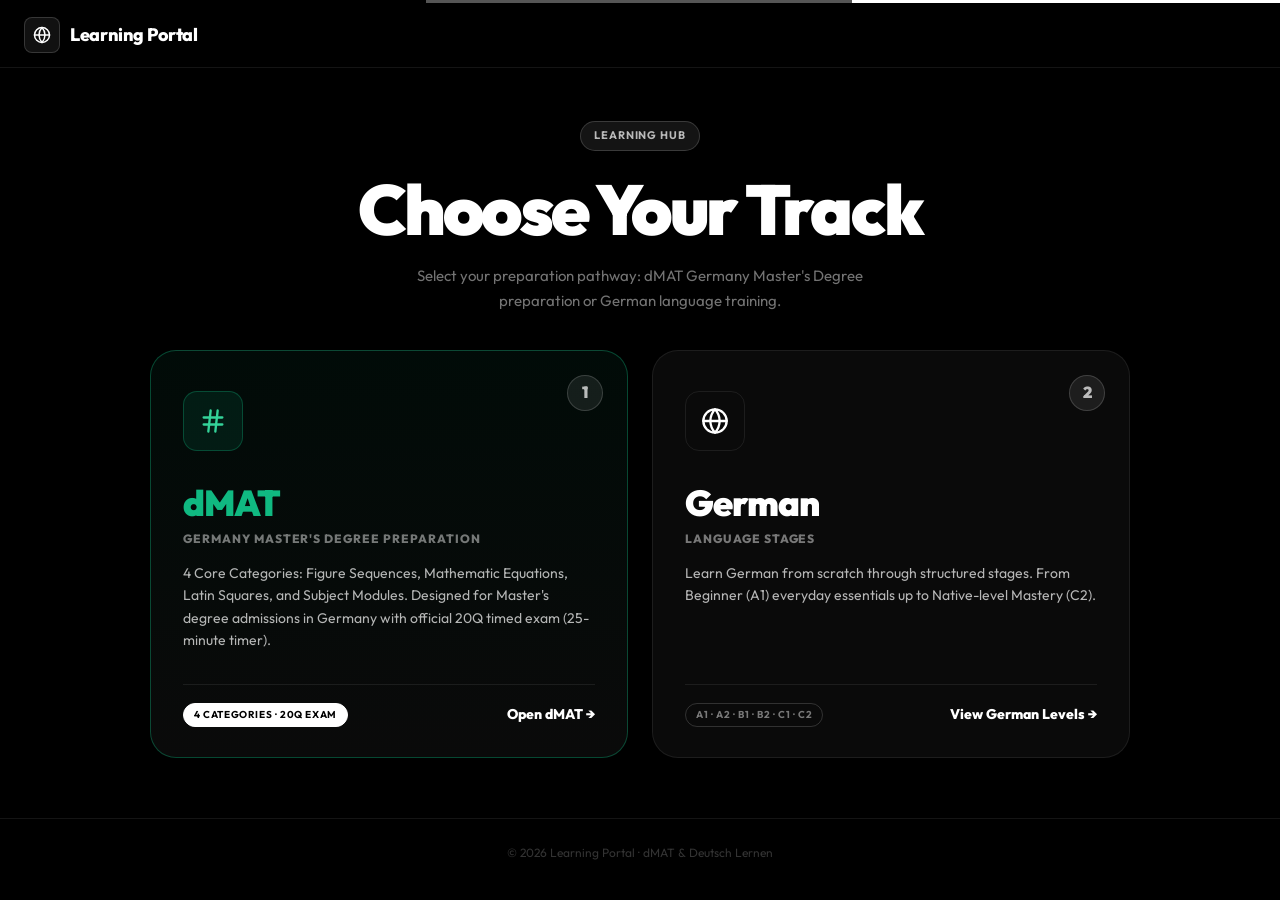
==== commit 000de7e1: "Update branding: change Medical Admissions to Germany Master's Degree Preparation across all pages" ====
--- a/index.html
+++ b/index.html
@@ -2,9 +2,12 @@
 <html lang="de">
 <head>
   <meta charset="UTF-8"/>
-  <meta name="viewport" content="width=device-width,initial-scale=1.0"/>
+  <meta name="viewport" content="width=device-width,initial-scale=1.0,viewport-fit=cover"/>
+  <meta name="mobile-web-app-capable" content="yes"/>
+  <meta name="apple-mobile-web-app-capable" content="yes"/>
+  <meta name="apple-mobile-web-app-status-bar-style" content="black-translucent"/>
   <title>Learning Portal – dMAT &amp; Deutsch</title>
-  <meta name="description" content="Select your track: dMAT Medical Admission Test preparation or German language courses from A1 to C2."/>
+  <meta name="description" content="Select your track: dMAT Germany Master's Degree preparation or German language courses from A1 to C2."/>
   <link rel="stylesheet" href="styles.css"/>
   <link rel="stylesheet" href="dmat.css"/>
 </head>
@@ -33,7 +36,7 @@
     <div class="page-hero" style="text-align: center; padding: 56px 0 36px;">
       <div class="badge">Learning Hub</div>
       <h1>Choose Your Track</h1>
-      <p style="margin: 0 auto; max-width: 500px;">Select your preparation pathway: dMAT entrance examination or German language training.</p>
+      <p style="margin: 0 auto; max-width: 500px;">Select your preparation pathway: dMAT Germany Master's Degree preparation or German language training.</p>
     </div>
 
     <div class="cols-2-hub">
@@ -46,8 +49,8 @@
         </div>
         <div class="hub-info">
           <div class="hub-title">dMAT</div>
-          <div class="hub-subtitle">Medical Admissions Test Portal</div>
-          <div class="hub-desc">4 Core Categories: Figure Sequences, Mathematic Equations, Latin Squares, and Subject Modules. Includes official 20Q timed exam with 25-minute timer.</div>
+          <div class="hub-subtitle">Germany Master's Degree Preparation</div>
+          <div class="hub-desc">4 Core Categories: Figure Sequences, Mathematic Equations, Latin Squares, and Subject Modules. Designed for Master's degree admissions in Germany with official 20Q timed exam (25-minute timer).</div>
         </div>
         <div class="hub-footer">
           <span class="card-tag tag-primary">4 Categories · 20Q Exam</span>
--- a/styles.css
+++ b/styles.css
@@ -815,29 +815,48 @@
 @media (max-width: 640px) {
   .cols-2-hub {
     grid-template-columns: 1fr;
-    gap: 16px;
-    padding: 0 10px;
+    gap: 14px;
+    padding: 0 12px;
     margin-bottom: 36px;
   }
   .hub-option-card {
-    padding: 24px 18px 20px;
+    padding: 22px 16px 18px;
     min-height: auto;
-  }
-  .hub-title {
-    font-size: 28px;
-  }
-  .hub-num-badge {
-    top: 16px;
-    right: 16px;
-    width: 30px;
-    height: 30px;
-    font-size: 13px;
-  }
+    border-radius: var(--r-lg);
+  }
+  .hub-title { font-size: 26px; }
+  .hub-desc { font-size: 13px; }
+  .hub-num-badge { top: 14px; right: 14px; width: 28px; height: 28px; font-size: 12px; }
+  .hub-footer { padding-top: 14px; }
+
+  /* German levels grid: 2-col on mobile */
   .cards-grid.cols-6 {
     grid-template-columns: repeat(2, 1fr);
     gap: 10px;
   }
-}
-
-
-
+
+  /* Page hero */
+  .page-hero { padding: 36px 14px 20px; }
+  .page-hero h1 { font-size: clamp(1.8rem, 7vw, 2.4rem); }
+  .page-hero p { font-size: 13px; }
+  .badge { font-size: 10px; padding: 4px 10px; }
+
+  /* Site header compact on mobile */
+  .site-header { padding: 8px 0; }
+  .header-inner { padding: 0 14px; }
+  .logo-text { font-size: 15px; }
+
+  /* General card */
+  .glass-card { border-radius: var(--r-lg); }
+}
+
+@media (max-width: 400px) {
+  .hub-option-card { padding: 18px 14px 16px; }
+  .hub-title { font-size: 22px; }
+  .cards-grid.cols-6 {
+    grid-template-columns: repeat(2, 1fr);
+    gap: 8px;
+  }
+  .page-hero h1 { font-size: 1.6rem; }
+}
+
--- a/dmat.css
+++ b/dmat.css
@@ -1,4 +1,9 @@
 /* dmat.css – Dedicated Styling for dMAT Subtests, Exam Simulator & Submissions */
+
+html, body {
+  max-width: 100vw;
+  overflow-x: hidden;
+}
 
 /* ─── Header & Nav Additions ─── */
 .header-left {
@@ -1019,6 +1024,9 @@
   justify-content: center;
   padding: 20px;
 }
+.dmat-modal-overlay.hidden {
+  display: none !important;
+}
 .dmat-modal-card {
   background: var(--bg-01);
   border: 1px solid var(--border-md);
@@ -1416,323 +1424,316 @@
   gap: 8px;
 }
 
+/* Hide footer during exam on mobile */
+body.exam-active .site-footer { display: none; }
+
 /* ═══════════════════════════════════════
-   COMPREHENSIVE MOBILE OPTIMIZATIONS
+   MOBILE-FIRST RESPONSIVE DESIGN
+   Full coverage: 900px → 380px
 ═══════════════════════════════════════ */
+
+/* ── Tablet / Small Desktop (≤900px) ── */
 @media (max-width: 900px) {
   .exam-container {
-    padding: 12px;
+    padding: 10px;
+    width: 100%;
+    max-width: 100%;
+    box-sizing: border-box;
+    overflow-x: hidden;
   }
   .exam-layout {
-    grid-template-columns: 1fr;
-    gap: 14px;
+    grid-template-columns: minmax(0, 1fr);
+    gap: 10px;
+    width: 100%;
+    max-width: 100%;
+    box-sizing: border-box;
   }
   .exam-palette-sidebar {
     position: static;
-    padding: 14px;
+    padding: 10px 12px;
     border-radius: var(--r-md);
+    order: -1;
+    min-width: 0;
+    max-width: 100%;
+    width: 100%;
+    box-sizing: border-box;
+    overflow: hidden;
   }
   .palette-head {
     display: flex;
     align-items: center;
     justify-content: space-between;
-  }
+    gap: 8px;
+  }
+  .palette-head h3 { font-size: 10px; margin: 0; }
   .palette-grid {
     display: flex;
     overflow-x: auto;
     -webkit-overflow-scrolling: touch;
     gap: 6px;
-    padding: 8px 2px;
-    margin: 10px 0 6px;
-    scrollbar-width: thin;
-  }
+    padding: 6px 0 4px;
+    margin: 4px 0 0;
+    scrollbar-width: none;
+    min-width: 0;
+    max-width: 100%;
+    width: 100%;
+    box-sizing: border-box;
+  }
+  .palette-grid::-webkit-scrollbar { display: none; }
   .palette-btn {
-    min-width: 44px;
-    width: 44px;
-    height: 44px;
-    flex-shrink: 0;
-  }
-  .palette-legend {
-    display: none;
-  }
-}
-
+    min-width: 38px; width: 38px; height: 38px;
+    flex-shrink: 0; border-radius: 8px; font-size: 13px;
+  }
+  .palette-legend { display: none; }
+  .palette-sub { display: none; }
+  .exam-topbar-inner { padding: 0 12px; gap: 8px; }
+  .timer-display { font-size: 22px; }
+}
+
+/* ── Mobile (≤640px) ── */
 @media (max-width: 640px) {
-  .site-header {
-    padding: 10px 0;
-  }
-  .header-inner {
-    padding: 0 14px;
+  /* ─ Header ─ */
+  .site-header { padding: 6px 0; }
+  .header-inner { padding: 0 10px; gap: 6px; }
+  .logo-text { font-size: 14px; }
+  .portal-badge { display: none; }
+  .dmat-btn-sub span:not(.badge-count) { display: none; }
+  .dmat-btn-sub { padding: 6px 8px; gap: 4px; min-height: 36px; }
+  .back-btn { padding: 6px 10px; font-size: 11px; min-height: 36px; }
+
+  /* ─ Hero ─ */
+  .page-hero { padding: 20px 12px 12px; }
+  .page-hero h1 { font-size: clamp(1.5rem, 7vw, 2rem); }
+  .page-hero p { font-size: 12px; }
+  .hero-stats-row {
+    display: grid; grid-template-columns: 1fr 1fr;
+    gap: 6px; width: 100%; margin-top: 12px;
+  }
+  .h-stat-item { padding: 8px 10px; }
+  .h-stat-num { font-size: 16px; }
+  .h-stat-btn {
+    grid-column: 1 / -1; width: 100%; justify-content: center;
+    padding: 10px 12px; font-size: 11px; min-height: 40px;
+  }
+
+  /* ─ Category Cards ─ */
+  .cols-2-dmat { grid-template-columns: 1fr; gap: 10px; }
+  .dmat-cat-card { padding: 18px 14px 12px; min-height: auto; }
+  .card-num-pill { top: 10px; right: 10px; width: 22px; height: 22px; font-size: 10px; }
+  .featured-ribbon { top: 8px; left: 14px; font-size: 8px; padding: 2px 7px; }
+  .dmat-cat-card .card-level { font-size: 17px; }
+  .dmat-cat-card .card-desc { font-size: 12px; }
+
+  /* ─ Difficulty Cards ─ */
+  .cards-grid.cols-3 { grid-template-columns: 1fr; gap: 10px; }
+  .diff-card { padding: 18px 14px; }
+  .diff-title { font-size: 20px; }
+  .diff-specs { padding: 8px 12px; font-size: 11px; }
+  .btn-diff-action { padding: 12px 14px; font-size: 13px; min-height: 44px; }
+
+  /* ─ Exam Topbar: compact 3-row stack ─ */
+  .exam-topbar { padding: 5px 0; }
+  .exam-topbar-inner {
+    padding: 0 10px; flex-wrap: wrap; gap: 4px; row-gap: 4px;
+  }
+  .exam-meta {
+    order: 1; width: 100%;
+    justify-content: space-between; gap: 6px;
+  }
+  .exam-badge {
+    font-size: 9px; padding: 2px 7px;
+    white-space: nowrap; overflow: hidden;
+    text-overflow: ellipsis; max-width: 55%;
+  }
+  .candidate-pill { font-size: 10px; padding: 2px 8px; }
+  .timer-box {
+    order: 2; width: 100%;
+    flex-direction: row; align-items: center;
+    gap: 8px; min-width: 0;
+  }
+  .timer-display { font-size: 18px; letter-spacing: .03em; white-space: nowrap; }
+  .timer-progress-wrap { flex: 1; height: 4px; }
+  .exam-topbar-actions { order: 3; width: 100%; }
+  .btn-submit-exam {
+    width: 100%; justify-content: center;
+    padding: 8px 12px; font-size: 12px;
+    min-height: 40px; border-radius: var(--r-md);
+  }
+
+  /* ─ Palette: ultra-compact ─ */
+  .exam-palette-sidebar { padding: 8px 10px; }
+  .palette-head h3 { font-size: 9px; }
+  .palette-btn { min-width: 36px; width: 36px; height: 36px; font-size: 13px; }
+
+  /* ─ Exam Stage ─ */
+  .exam-stage {
+    min-width: 0;
+    max-width: 100%;
+    width: 100%;
+    box-sizing: border-box;
+  }
+  .exam-stage-card {
+    padding: 12px 10px; gap: 10px; border-radius: var(--r-md);
+    overflow: hidden; width: 100%; max-width: 100%; box-sizing: border-box;
+  }
+  .q-stage-head { padding-bottom: 10px; }
+  .q-stage-sub { font-size: 9px; }
+  .q-stage-title { font-size: 18px; margin: 2px 0 4px; }
+  .q-stage-instruction { font-size: 11px; line-height: 1.4; }
+
+  /* ─ Equations Box: tighter + centered ─ */
+  .equations-stage-box {
+    padding: 16px 10px;
     gap: 8px;
-  }
-  .portal-badge {
-    display: none;
-  }
-  .dmat-btn-sub span:not(.badge-count) {
-    display: none;
-  }
-  .dmat-btn-sub {
-    padding: 6px 10px;
-  }
-  .back-btn {
-    padding: 6px 12px;
-    font-size: 12px;
-  }
-
-  .page-hero {
-    padding: 28px 16px 16px;
-  }
-  .page-hero h1 {
-    font-size: 2rem;
-  }
-  .hero-stats-row {
-    display: grid;
-    grid-template-columns: 1fr 1fr;
-    gap: 8px;
-    width: 100%;
-  }
-  .h-stat-btn {
-    grid-column: 1 / -1;
-    justify-content: center;
-    width: 100%;
-    padding: 10px 14px;
-    font-size: 12px;
-  }
-
-  .cols-2-dmat {
-    grid-template-columns: 1fr;
-    gap: 12px;
-  }
-  .dmat-cat-card {
-    padding: 22px 18px 16px;
-    min-height: auto;
-  }
-  .card-num-pill {
-    top: 14px;
-    right: 14px;
-    width: 24px;
-    height: 24px;
-    font-size: 11px;
-  }
-  .featured-ribbon {
-    top: 12px;
-    left: 18px;
-    font-size: 9px;
-  }
-
-  .cards-grid.cols-3 {
-    grid-template-columns: 1fr;
-    gap: 12px;
-  }
-  .diff-card {
-    padding: 22px 16px;
-  }
-
-  /* Exam Topbar Mobile */
-  .exam-topbar {
-    padding: 8px 0;
-  }
-  .exam-topbar-inner {
-    padding: 0 12px;
-    gap: 8px;
-  }
-  .exam-meta {
-    width: 100%;
-    justify-content: space-between;
-  }
-  .timer-display {
-    font-size: 22px;
-  }
-  .btn-submit-exam {
-    padding: 7px 14px;
-    font-size: 12px;
-  }
-
-  /* Exam Question Stage */
-  .exam-stage-card {
-    padding: 18px 12px;
-    gap: 14px;
     border-radius: var(--r-md);
-  }
-  .q-stage-title {
-    font-size: 22px;
-    margin: 4px 0 6px;
-  }
-  .q-stage-instruction {
-    font-size: 13px;
-    line-height: 1.45;
-  }
-  .equations-stage-box {
-    padding: 20px 10px;
-    gap: 10px;
-    border-radius: var(--r-md);
-  }
-  .equation-line {
-    font-size: clamp(1.15rem, 5vw, 1.7rem);
-    letter-spacing: .01em;
-  }
-  .answer-entry-card {
-    padding: 14px 10px;
-    border-radius: var(--r-md);
-  }
-  .inputs-row-grid {
-    grid-template-columns: 1fr 1fr;
-    gap: 8px;
-  }
-  .var-input-group {
-    padding: 8px 10px;
-  }
-  .var-input-group label {
-    font-size: 17px;
-  }
-  .var-input-group input {
-    font-size: 20px;
-  }
-
-  .exam-actions-bar {
-    gap: 6px;
-  }
-  .exam-btn {
-    padding: 9px 14px;
-    font-size: 12px;
-  }
-
-  /* Results */
-  .results-hero-card {
-    padding: 24px 14px;
-  }
-  .results-metrics-grid {
-    grid-template-columns: 1fr 1fr;
-    gap: 8px;
-    margin: 20px auto;
-  }
-  .metric-card {
-    padding: 12px 10px;
-  }
-  .m-val {
-    font-size: 22px;
-  }
-  .breakdown-card {
-    padding: 16px 12px;
-  }
-
-  /* Modals */
-  .dmat-modal-card {
-    max-height: 92vh;
+    margin: 0;
     display: flex;
     flex-direction: column;
-    margin: 8px;
-    border-radius: var(--r-lg);
-  }
-  .modal-body {
-    overflow-y: auto;
-    -webkit-overflow-scrolling: touch;
-    padding: 14px;
-  }
-  .modal-header {
-    padding: 14px 16px;
-  }
-  .modal-footer {
-    padding: 12px 16px;
-  }
-  .sub-controls-row {
+    align-items: center;
+    justify-content: center;
+    text-align: center;
+    width: 100%;
+    max-width: 100%;
+    box-sizing: border-box;
+    overflow: hidden;
+  }
+  .equation-line {
+    font-size: clamp(1.05rem, 5vw, 1.5rem);
+    text-align: center;
+    width: 100%;
+    margin: 0 auto;
+    letter-spacing: .02em;
+    display: block;
+  }
+
+  /* ─ Answer Inputs: ALWAYS 2×2 equal grid ─ */
+  .answer-entry-card {
+    padding: 12px 10px;
+    border-radius: var(--r-md);
+    width: 100%;
+    max-width: 100%;
+    box-sizing: border-box;
+  }
+  .entry-header { margin-bottom: 8px; }
+  .entry-header h4 { font-size: 12px; }
+  .entry-note { font-size: 10px; }
+  .inputs-row-grid {
+    display: grid !important;
+    grid-template-columns: repeat(2, minmax(0, 1fr)) !important;
+    gap: 8px !important;
+    width: 100% !important;
+    max-width: 100% !important;
+    box-sizing: border-box !important;
+    overflow: hidden;
+  }
+  .var-input-group {
+    display: flex !important;
+    align-items: center !important;
+    justify-content: space-between !important;
+    padding: 8px 10px !important;
+    gap: 6px !important;
+    border-radius: 8px !important;
+    min-width: 0 !important;
+    width: 100% !important;
+    box-sizing: border-box !important;
+  }
+  .var-input-group label {
+    font-size: 16px !important;
+    font-weight: 900 !important;
+    flex-shrink: 0 !important;
+    width: 24px !important;
+  }
+  .var-input-group input {
+    font-size: 20px !important;
+    min-width: 0 !important;
+    width: 100% !important;
+    flex: 1 !important;
+    text-align: center !important;
+    padding: 2px 0 !important;
+  }
+
+  /* ─ Nav Buttons: flex row, no overflow ─ */
+  .exam-actions-bar {
+    gap: 6px; padding-top: 8px;
+    flex-wrap: nowrap; overflow: hidden;
+  }
+  .exam-btn {
+    padding: 9px 0; font-size: 11px; gap: 4px;
+    min-height: 40px; flex: 1; justify-content: center;
+    white-space: nowrap; border-radius: 10px;
+  }
+  .btn-flag span { display: none; }
+  .btn-next span { display: inline; }
+
+  /* ─ Hide footer during exam ─ */
+  #view-exam ~ .site-footer { display: none; }
+  .site-footer { padding: 12px 10px; font-size: 11px; }
+
+  /* ─ Results ─ */
+  .results-hero-card { padding: 18px 12px; }
+  .results-hero-card h1 { font-size: clamp(1.8rem, 8vw, 2.6rem); }
+  .results-metrics-grid { grid-template-columns: 1fr 1fr; gap: 6px; margin: 14px auto; }
+  .metric-card { padding: 10px 8px; }
+  .m-val { font-size: 18px; }
+  .results-actions-row { flex-direction: column; gap: 6px; }
+  .results-actions-row .btn-primary,
+  .results-actions-row .btn-secondary { width: 100%; justify-content: center; min-height: 44px; }
+  .breakdown-card { padding: 12px 10px; }
+  .breakdown-header { flex-wrap: wrap; gap: 6px; margin-bottom: 10px; }
+  .breakdown-q-title { font-size: 13px; }
+  .breakdown-eqs { font-size: 12px; padding: 10px 12px; }
+  .breakdown-comparison { grid-template-columns: 1fr; gap: 10px; }
+
+  /* ─ Modals: centered on mobile ─ */
+  .dmat-modal-overlay {
+    align-items: center;
+    justify-content: center;
+    padding: 16px;
+  }
+  .dmat-modal-overlay.hidden {
+    display: none !important;
+  }
+  .dmat-modal-card {
+    max-height: 90vh;
+    width: 100% !important;
+    max-width: 420px !important;
+    margin: auto !important;
+    border-radius: 16px !important;
+    display: flex;
     flex-direction: column;
-    align-items: stretch;
-  }
-  .search-wrap input {
-    width: 100%;
-  }
-
-  /* Hide less-critical table columns on small mobile */
+  }
+  .modal-large { max-height: 95vh; }
+  .modal-body { overflow-y: auto; -webkit-overflow-scrolling: touch; padding: 12px; flex: 1; }
+  .modal-header { padding: 12px 14px; }
+  .modal-header h3 { font-size: 16px; }
+  .modal-footer { padding: 10px 14px; flex-wrap: wrap; gap: 6px; }
+  .modal-footer .btn-primary,
+  .modal-footer .btn-secondary { flex: 1; min-height: 44px; justify-content: center; }
+  .sub-controls-row { flex-direction: column; align-items: stretch; gap: 6px; }
+  .search-wrap input { width: 100%; }
+  .sub-export-btns { display: flex; }
+  .sub-export-btns .btn-sm { flex: 1; justify-content: center; min-height: 38px; }
   .sub-table th:nth-child(3),
-  .sub-table td:nth-child(3) { display: none; } /* Difficulty */
-}
-
-/* ═══════════════════════════════════════
-   EXTRA-SMALL PHONES (≤480px)
-═══════════════════════════════════════ */
-@media (max-width: 480px) {
-  /* Topbar: stack into 2 rows */
-  .exam-topbar-inner {
-    flex-wrap: wrap;
-    row-gap: 6px;
-  }
-  .exam-meta {
-    order: 1;
-    width: 100%;
-  }
-  .timer-box {
-    order: 2;
-    width: 100%;
-    flex-direction: row;
-    align-items: center;
-    gap: 10px;
-  }
-  .timer-progress-wrap {
-    flex: 1;
-  }
-  .exam-topbar-actions {
-    order: 3;
-    width: 100%;
-    display: flex;
-    justify-content: flex-end;
-  }
-  .btn-submit-exam {
-    width: 100%;
-    justify-content: center;
-  }
-
-  /* Difficulty card specs smaller */
-  .diff-specs {
-    font-size: 11px;
-  }
-
-  /* Hero stats */
-  .h-stat-item {
-    padding: 8px 10px;
-  }
-  .h-stat-num {
-    font-size: 16px;
-  }
-
-  /* Results hero */
-  .results-score-circle {
-    width: 110px;
-    height: 110px;
-  }
-  .score-pct {
-    font-size: 2rem;
-  }
-
-  /* 1-col input grid on tiny screens */
-  .inputs-row-grid {
-    grid-template-columns: 1fr;
-  }
-
-  /* Equation font */
-  .equation-line {
-    font-size: clamp(1rem, 5.5vw, 1.4rem);
-  }
-
-  /* Page hero */
-  .page-hero h1 {
-    font-size: 1.6rem;
-  }
-
-  /* Navigation buttons */
-  .exam-btn {
-    padding: 10px 10px;
-    font-size: 11px;
-  }
-
-  /* Modal almost full screen */
-  .dmat-modal-card {
-    margin: 4px;
-    border-radius: var(--r-md);
-  }
-
-  /* Hide Date column in submissions table too */
+  .sub-table td:nth-child(3) { display: none; }
+  .sub-table { font-size: 12px; }
+
+  /* Info card */
+  .info-card-wrap { padding: 16px 14px; border-radius: var(--r-lg); }
+  .info-card-wrap h2 { font-size: 20px; }
+  .info-action-row .btn-primary { width: 100%; text-align: center; }
+}
+
+/* ── Extra-small phones (≤380px) ── */
+@media (max-width: 380px) {
+  .exam-badge { max-width: 50%; font-size: 8px; }
+  .timer-display { font-size: 16px; }
+  .equation-line { font-size: clamp(0.95rem, 5.5vw, 1.25rem); }
+  .page-hero h1 { font-size: 1.4rem; }
+  .q-stage-title { font-size: 16px; }
+  .dmat-modal-card { max-height: 92vh; border-radius: 16px !important; margin: auto !important; }
   .sub-table th:nth-child(6),
-  .sub-table td:nth-child(6) { display: none; } /* Date & Time shortened */
-}
-
+  .sub-table td:nth-child(6) { display: none; }
+  .m-val { font-size: 16px; }
+  .palette-btn { min-width: 34px; width: 34px; height: 34px; font-size: 12px; }
+}
+
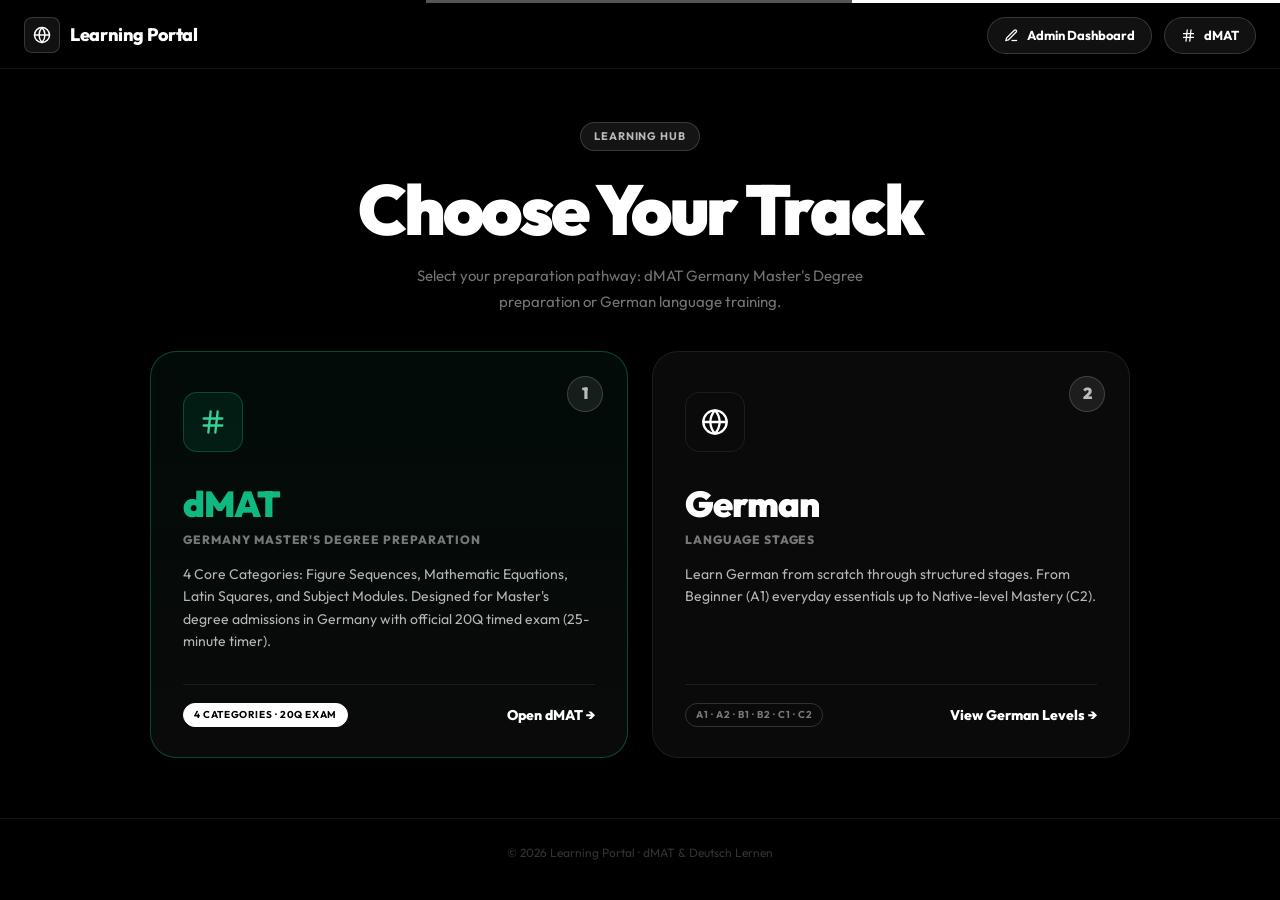
==== commit d87307c2: "Add full Admin Dashboard page (admin.html, admin.css, admin.js) with real-time candidate submissions" ====
--- a/index.html
+++ b/index.html
@@ -25,6 +25,16 @@
       <div class="logo-icon"><svg width="18" height="18" viewBox="0 0 24 24" fill="none" stroke="currentColor" stroke-width="2.5"><use href="#ic-world"/></svg></div>
       <span class="logo-text">Learning Portal</span>
     </a>
+    <div class="header-actions">
+      <a href="admin.html" class="dmat-btn-sub" style="text-decoration:none;" title="Admin Dashboard">
+        <svg width="15" height="15" viewBox="0 0 24 24" fill="none" stroke="currentColor" stroke-width="2"><path d="M12 20h9"/><path d="M16.5 3.5a2.121 2.121 0 0 1 3 3L7 19l-4 1 1-4L16.5 3.5z"/></svg>
+        <span>Admin Dashboard</span>
+      </a>
+      <a href="dmat.html" class="dmat-btn-sub" style="text-decoration:none;" title="dMAT Portal">
+        <svg width="15" height="15" viewBox="0 0 24 24" fill="none" stroke="currentColor" stroke-width="2"><use href="#ic-math"/></svg>
+        <span>dMAT</span>
+      </a>
+    </div>
   </div>
 </header>
 
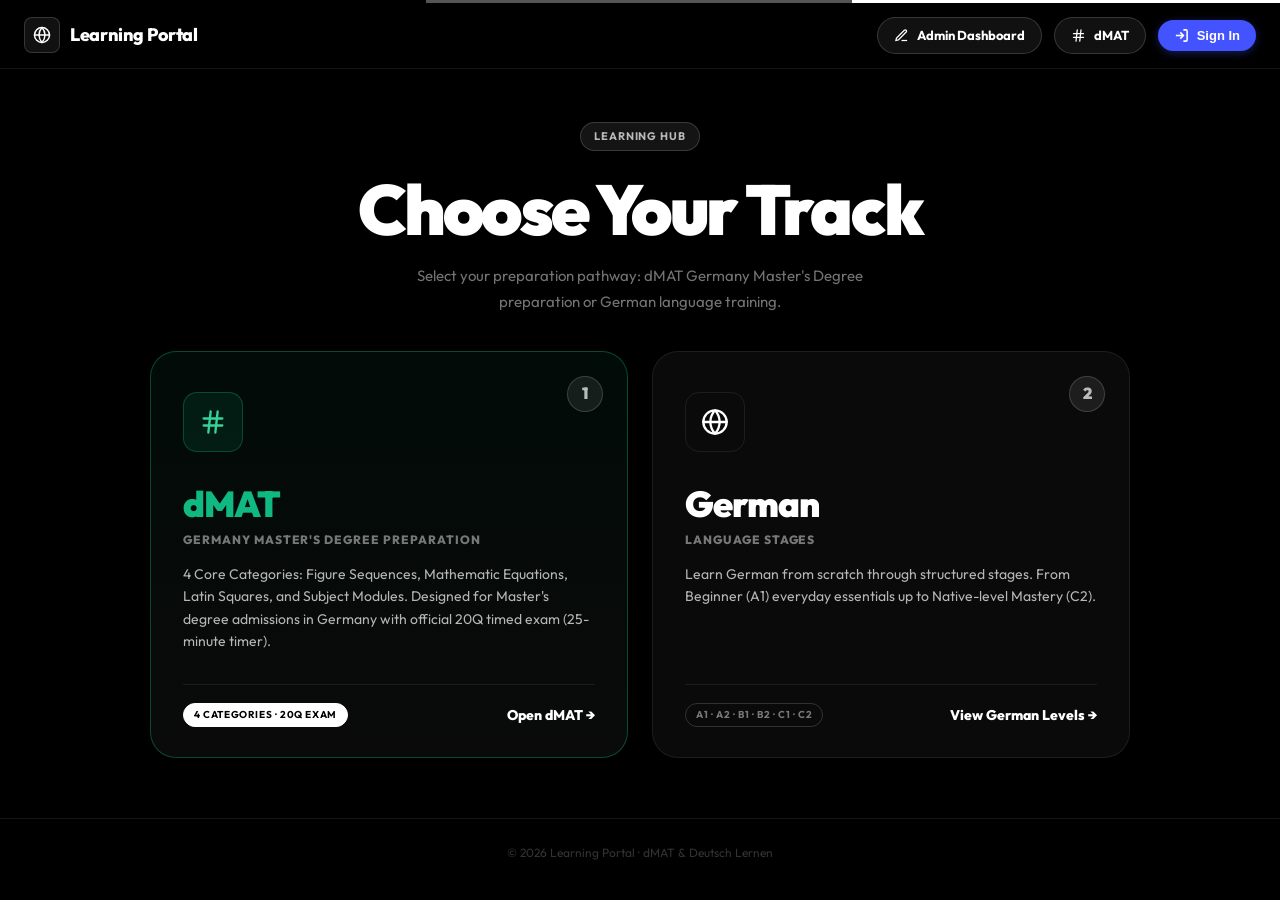
==== commit f74ca02f: "Implement real Google OAuth via Google Identity Services and access gates for dMAT and German course" ====
--- a/index.html
+++ b/index.html
@@ -10,6 +10,7 @@
   <meta name="description" content="Select your track: dMAT Germany Master's Degree preparation or German language courses from A1 to C2."/>
   <link rel="stylesheet" href="styles.css"/>
   <link rel="stylesheet" href="dmat.css"/>
+  <link rel="stylesheet" href="auth.css"/>
 </head>
 <body>
 <svg style="display:none" xmlns="http://www.w3.org/2000/svg">
@@ -202,5 +203,6 @@
     }
   })();
 </script>
+  <script src="auth.js"></script>
 </body>
 </html>
--- a/dmat.css
+++ b/dmat.css
@@ -236,6 +236,23 @@
   border-color: var(--border-hi);
   color: var(--t-100);
 }
+.cards-grid.cols-4 {
+  display: grid;
+  grid-template-columns: repeat(4, 1fr);
+  gap: 16px;
+  padding-bottom: 64px;
+}
+@media (max-width: 1200px) {
+  .cards-grid.cols-4 {
+    grid-template-columns: repeat(2, 1fr);
+  }
+}
+@media (max-width: 640px) {
+  .cards-grid.cols-4 {
+    grid-template-columns: 1fr;
+    gap: 10px;
+  }
+}
 .diff-card {
   padding: 32px 24px 28px;
   text-align: left;
@@ -255,6 +272,46 @@
 .badge-easy { background: rgba(59, 130, 246, 0.15); color: #60a5fa; border: 1px solid rgba(59, 130, 246, 0.3); }
 .badge-medium { background: rgba(245, 158, 11, 0.15); color: #fbbf24; border: 1px solid rgba(245, 158, 11, 0.3); }
 .badge-hard { background: rgba(16, 185, 129, 0.15); color: #34d399; border: 1px solid rgba(16, 185, 129, 0.3); }
+.badge-sim { background: rgba(168, 85, 247, 0.15); color: #c084fc; border: 1px solid rgba(168, 85, 247, 0.3); }
+.diff-card-sim {
+  border-color: rgba(168, 85, 247, 0.35);
+}
+.diff-card-sim:hover {
+  border-color: rgba(168, 85, 247, 0.7);
+  box-shadow: 0 0 25px rgba(168, 85, 247, 0.18);
+}
+.btn-sim-primary {
+  background: rgba(168, 85, 247, 0.18);
+  color: #d8b4fe;
+  border: 1px solid rgba(168, 85, 247, 0.45);
+}
+.btn-sim-primary:hover {
+  background: rgba(168, 85, 247, 0.35);
+  border-color: #c084fc;
+  color: #fff;
+}
+
+/* ── Sets Grid Layout (shared between figures and math) ── */
+.fig-sets-grid {
+  display: grid;
+  grid-template-columns: repeat(auto-fit, minmax(280px, 1fr));
+  gap: 18px;
+}
+.fig-sets-grid .diff-card {
+  display: flex !important;
+  flex-direction: column !important;
+}
+.fig-sets-grid .diff-desc {
+  min-height: 48px !important;
+  margin-bottom: 16px !important;
+}
+.fig-sets-grid .diff-specs {
+  margin-top: auto !important;
+  margin-bottom: 20px !important;
+}
+.fig-sets-grid .btn-diff-action {
+  margin-top: 0 !important;
+}
 
 .diff-title {
   font-size: 28px;
@@ -734,6 +791,18 @@
   padding: 10px 16px;
   transition: var(--ease);
 }
+.var-input-group.hidden-var,
+.var-input-group.d-none,
+.var-input-group[style*="display: none"],
+.var-input-group[style*="display:none"] {
+  display: none !important;
+}
+.inputs-row-grid.has-3-vars {
+  grid-template-columns: repeat(3, 1fr);
+}
+.inputs-row-grid.has-2-vars {
+  grid-template-columns: repeat(2, 1fr) !important;
+}
 .var-input-group:focus-within {
   border-color: #10b981;
   box-shadow: 0 0 0 2px rgba(16, 185, 129, 0.25);
@@ -800,11 +869,15 @@
   opacity: .25;
   cursor: not-allowed;
 }
-.btn-flag {
+.btn-flag,
+.btn-flag-q,
+#btn-flag-q {
   color: #a855f7;
   border-color: rgba(168, 85, 247, 0.3);
 }
-.btn-flag.flagged-active {
+.btn-flag.flagged-active,
+.btn-flag-q.flagged-active,
+#btn-flag-q.flagged-active {
   background: rgba(168, 85, 247, 0.2);
   border-color: #a855f7;
 }
@@ -1010,6 +1083,82 @@
   gap: 6px;
   font-size: 13px;
   color: var(--t-70);
+}
+
+/* ─── Figure Answer Comparison (Breakdown + Admin) ─── */
+.bd-compare-block {
+  display: flex;
+  flex-direction: column;
+  gap: 6px;
+  padding: 10px 14px;
+  border-radius: var(--r-md);
+  margin-bottom: 10px;
+  border: 1px solid var(--border-md);
+  background: var(--bg-02);
+}
+.bd-compare-block.ans-pass {
+  border-color: rgba(16,185,129,0.4);
+  background: rgba(16,185,129,0.06);
+}
+.bd-compare-block.ans-fail {
+  border-color: rgba(239,68,68,0.35);
+  background: rgba(239,68,68,0.05);
+}
+.bd-compare-row {
+  display: flex;
+  align-items: center;
+  gap: 10px;
+  flex-wrap: wrap;
+}
+.bd-compare-label {
+  font-size: 11px;
+  font-weight: 700;
+  color: var(--t-50);
+  min-width: 130px;
+  text-transform: uppercase;
+  letter-spacing: .03em;
+}
+.bd-compare-matrix {
+  font-size: 13px;
+  font-weight: 600;
+  color: var(--t-80);
+  min-width: 110px;
+}
+.bd-fig-box {
+  display: inline-flex;
+  align-items: center;
+  justify-content: center;
+  width: 72px;
+  height: 72px;
+  border-radius: 8px;
+  border: 1px solid var(--border-md);
+  background: var(--bg-01);
+  overflow: hidden;
+  flex-shrink: 0;
+}
+.bd-sol-fig-box {
+  border-color: rgba(16,185,129,0.5);
+  background: rgba(16,185,129,0.06);
+}
+.bd-verdict {
+  font-size: 18px;
+  font-weight: 800;
+  margin-left: auto;
+}
+.verdict-pass { color: #10b981; }
+.verdict-fail  { color: #ef4444; }
+.bd-no-fig {
+  color: var(--t-30);
+  font-size: 20px;
+}
+.bd-solution-row {
+  padding-top: 6px;
+  border-top: 1px dashed var(--border-lo);
+  margin-top: 4px;
+}
+.bd-same-opt .bd-compare-label { opacity: .6; }
+.q-detail-figures-compare {
+  margin-top: 10px;
 }
 
 /* ─── Modals (Name, Submissions, Details) ─── */
@@ -1111,6 +1260,33 @@
   color: var(--t-100);
   outline: none;
   transition: var(--ease);
+}
+
+/* Test Set Selector in Start Modal */
+.test-set-grid {
+  display: grid;
+  grid-template-columns: 1fr 1fr;
+  gap: 10px;
+}
+.test-set-label {
+  display: flex;
+  align-items: center;
+  gap: 10px;
+  padding: 10px 14px;
+  background: var(--bg-02);
+  border: 1.5px solid var(--border-lo);
+  border-radius: var(--r-sm);
+  cursor: pointer;
+  transition: var(--ease);
+  user-select: none;
+}
+.test-set-label:hover {
+  background: var(--bg-03);
+  border-color: var(--border-md);
+}
+.test-set-label.active {
+  border-color: #10b981;
+  background: rgba(16, 185, 129, 0.08);
 }
 .modal-input:focus {
   border-color: #10b981;
@@ -1303,6 +1479,69 @@
 .diff-tag.hard { background: rgba(16, 185, 129, 0.15); color: #10b981; }
 .diff-tag.medium { background: rgba(245, 158, 11, 0.15); color: #fbbf24; }
 .diff-tag.easy { background: rgba(59, 130, 246, 0.15); color: #60a5fa; }
+
+.badge-tag-diff {
+  display: inline-block;
+  padding: 3px 8px;
+  background: rgba(255, 255, 255, 0.06);
+  border: 1px solid var(--border-lo);
+  border-radius: var(--r-full);
+  font-size: 11px;
+  font-weight: 600;
+  color: var(--t-80);
+  white-space: nowrap;
+}
+
+/* Real-Time Live Sync Status Pill */
+.live-status-pill {
+  display: inline-flex;
+  align-items: center;
+  gap: 6px;
+  padding: 3px 10px;
+  border-radius: 50px;
+  background: rgba(16, 185, 129, 0.1);
+  border: 1px solid rgba(16, 185, 129, 0.3);
+  font-size: 11px;
+  font-weight: 700;
+  color: #10b981;
+}
+
+.live-status-pill.syncing {
+  background: rgba(245, 158, 11, 0.1);
+  border-color: rgba(245, 158, 11, 0.3);
+  color: #fbbf24;
+}
+
+.live-status-pill.offline {
+  background: rgba(148, 163, 184, 0.1);
+  border-color: rgba(148, 163, 184, 0.3);
+  color: #94a3b8;
+}
+
+.live-dot {
+  width: 7px;
+  height: 7px;
+  border-radius: 50%;
+  background: #10b981;
+  box-shadow: 0 0 8px #10b981;
+  animation: livePulse 1.8s infinite ease-in-out;
+}
+
+.live-dot.syncing {
+  background: #fbbf24;
+  box-shadow: 0 0 8px #fbbf24;
+}
+
+.live-dot.offline {
+  background: #94a3b8;
+  box-shadow: none;
+  animation: none;
+}
+
+@keyframes livePulse {
+  0%, 100% { opacity: 1; transform: scale(1); }
+  50% { opacity: 0.35; transform: scale(0.8); }
+}
 
 .score-badge {
   font-weight: 800;
@@ -1525,7 +1764,8 @@
   .dmat-cat-card .card-desc { font-size: 12px; }
 
   /* ─ Difficulty Cards ─ */
-  .cards-grid.cols-3 { grid-template-columns: 1fr; gap: 10px; }
+  .cards-grid.cols-3,
+  .cards-grid.cols-4 { grid-template-columns: 1fr; gap: 10px; }
   .diff-card { padding: 18px 14px; }
   .diff-title { font-size: 20px; }
   .diff-specs { padding: 8px 12px; font-size: 11px; }
@@ -1621,30 +1861,44 @@
     display: grid !important;
     grid-template-columns: repeat(2, minmax(0, 1fr)) !important;
     gap: 8px !important;
+  }
+  .inputs-row-grid.has-3-vars {
+    grid-template-columns: repeat(2, minmax(0, 1fr)) !important;
+  }
+  .inputs-row-grid.has-3-vars .var-input-group:nth-child(3) {
+    grid-column: span 2 !important;
+  }
+  .var-input-group.hidden-var,
+  .var-input-group.d-none,
+  .var-input-group[style*="display: none"],
+  .var-input-group[style*="display:none"] {
+    display: none !important;
     width: 100% !important;
     max-width: 100% !important;
     box-sizing: border-box !important;
-    overflow: hidden;
   }
   .var-input-group {
-    display: flex !important;
+    display: flex;
     align-items: center !important;
-    justify-content: space-between !important;
+    justify-content: center !important;
     padding: 8px 10px !important;
-    gap: 6px !important;
+    gap: 8px !important;
     border-radius: 8px !important;
     min-width: 0 !important;
     width: 100% !important;
     box-sizing: border-box !important;
   }
   .var-input-group label {
-    font-size: 16px !important;
-    font-weight: 900 !important;
+    font-size: 15px !important;
+    font-weight: 800 !important;
     flex-shrink: 0 !important;
-    width: 24px !important;
+    white-space: nowrap !important;
+    width: auto !important;
+    display: inline-flex !important;
+    align-items: center !important;
   }
   .var-input-group input {
-    font-size: 20px !important;
+    font-size: 18px !important;
     min-width: 0 !important;
     width: 100% !important;
     flex: 1 !important;
@@ -1662,7 +1916,9 @@
     min-height: 40px; flex: 1; justify-content: center;
     white-space: nowrap; border-radius: 10px;
   }
-  .btn-flag span { display: none; }
+  .btn-flag span,
+  .btn-flag-q span,
+  #btn-flag-q span { display: none; }
   .btn-next span { display: inline; }
 
   /* ─ Hide footer during exam ─ */
@@ -1713,8 +1969,6 @@
   .search-wrap input { width: 100%; }
   .sub-export-btns { display: flex; }
   .sub-export-btns .btn-sm { flex: 1; justify-content: center; min-height: 38px; }
-  .sub-table th:nth-child(3),
-  .sub-table td:nth-child(3) { display: none; }
   .sub-table { font-size: 12px; }
 
   /* Info card */
@@ -1737,3 +1991,522 @@
   .palette-btn { min-width: 34px; width: 34px; height: 34px; font-size: 12px; }
 }
 
+/* ══════════════════════════════════════════
+   FIGURE SEQUENCES (FORMENREIHEN) ENGINE
+══════════════════════════════════════════ */
+.figures-stage-wrap {
+  margin: 20px 0 24px;
+}
+
+/* Sequence Strip (Matrices 1 to 6) */
+.figures-sequence-strip {
+  display: flex;
+  align-items: center;
+  justify-content: center;
+  gap: 12px;
+  padding: 16px;
+  background: var(--bg-01);
+  border: 1px solid var(--border-lo);
+  border-radius: var(--r-md);
+  margin-bottom: 24px;
+  overflow-x: auto;
+  -webkit-overflow-scrolling: touch;
+}
+
+.matrix-seq-item {
+  display: flex;
+  flex-direction: column;
+  align-items: center;
+  gap: 8px;
+  flex-shrink: 0;
+}
+
+.matrix-seq-title {
+  font-size: 11px;
+  font-weight: 700;
+  text-transform: uppercase;
+  letter-spacing: .08em;
+  color: var(--t-60);
+}
+
+.matrix-seq-item.highlight-unknown .matrix-seq-title {
+  color: #38bdf8;
+}
+
+.matrix-svg-wrap {
+  display: flex;
+  align-items: center;
+  justify-content: center;
+  background: #000;
+  border-radius: 6px;
+  box-shadow: 0 4px 12px rgba(0,0,0,0.4);
+  transition: transform 0.2s, border-color 0.2s;
+}
+
+.matrix-seq-unknown-box {
+  width: 90px;
+  height: 90px;
+  border-radius: 6px;
+  border: 2px dashed rgba(56, 189, 248, 0.4);
+  background: rgba(56, 189, 248, 0.04);
+  display: flex;
+  flex-direction: column;
+  align-items: center;
+  justify-content: center;
+  gap: 4px;
+}
+
+.matrix-seq-unknown-box .unknown-qmark {
+  font-size: 32px;
+  font-weight: 900;
+  color: #38bdf8;
+  line-height: 1;
+}
+
+.matrix-seq-unknown-box .unknown-sub {
+  font-size: 9px;
+  font-weight: 700;
+  color: var(--t-45);
+  text-transform: uppercase;
+  letter-spacing: .05em;
+}
+
+.seq-arrow-divider {
+  color: var(--border-md);
+  font-size: 16px;
+  font-weight: 700;
+  user-select: none;
+  flex-shrink: 0;
+}
+
+/* Options Section */
+.figures-options-grid {
+  display: grid;
+  grid-template-columns: 1fr 1fr;
+  gap: 20px;
+}
+
+.figures-opt-col {
+  background: var(--bg-01);
+  border: 1px solid var(--border-lo);
+  border-radius: var(--r-md);
+  padding: 16px 18px;
+}
+
+.figures-opt-col-head {
+  display: flex;
+  align-items: center;
+  justify-content: space-between;
+  margin-bottom: 14px;
+  padding-bottom: 10px;
+  border-bottom: 1px solid var(--border-lo);
+}
+
+.figures-opt-col-head h4 {
+  margin: 0;
+  font-size: 14px;
+  font-weight: 800;
+  color: var(--t-90);
+  display: flex;
+  align-items: center;
+  gap: 8px;
+}
+
+.figures-opt-col-head .opt-hint {
+  font-size: 11px;
+  color: var(--t-45);
+  font-weight: 500;
+}
+
+.figures-opts-list {
+  display: grid;
+  grid-template-columns: repeat(3, 1fr);
+  gap: 12px;
+}
+
+.figure-opt-card {
+  background: var(--bg-02);
+  border: 2px solid var(--border-lo);
+  border-radius: 8px;
+  padding: 10px 8px;
+  display: flex;
+  flex-direction: column;
+  align-items: center;
+  gap: 8px;
+  cursor: pointer;
+  transition: all 0.2s cubic-bezier(0.16, 1, 0.3, 1);
+  position: relative;
+  user-select: none;
+}
+
+.figure-opt-card:hover {
+  border-color: rgba(255,255,255,0.3);
+  background: var(--bg-03);
+  transform: translateY(-2px);
+}
+
+.figure-opt-card.selected {
+  border-color: #10b981 !important;
+  background: rgba(16, 185, 129, 0.12) !important;
+  box-shadow: 0 0 16px rgba(16, 185, 129, 0.3) !important;
+  transform: translateY(-2px);
+}
+
+.figure-opt-card .opt-badge {
+  display: flex;
+  align-items: center;
+  justify-content: center;
+  width: 24px;
+  height: 24px;
+  border-radius: 50%;
+  font-size: 12px;
+  font-weight: 800;
+  background: rgba(255,255,255,0.08);
+  color: var(--t-80);
+  border: 1px solid var(--border-md);
+  transition: all 0.2s;
+}
+
+.figure-opt-card.selected .opt-badge {
+  background: #10b981;
+  color: #000;
+  border-color: #10b981;
+}
+
+.figure-opt-card .opt-status {
+  font-size: 10px;
+  font-weight: 700;
+  text-transform: uppercase;
+  letter-spacing: .06em;
+  color: var(--t-45);
+  height: 14px;
+}
+
+.figure-opt-card.selected .opt-status {
+  color: #10b981;
+}
+
+/* 5 Test selector in modal */
+.test-set-grid-5 {
+  display: grid;
+  grid-template-columns: repeat(5, 1fr);
+  gap: 8px;
+}
+
+.test-set-btn-card {
+  display: flex;
+  flex-direction: column;
+  align-items: center;
+  justify-content: center;
+  padding: 10px 6px;
+  background: var(--bg-02);
+  border: 1.5px solid var(--border-lo);
+  border-radius: 8px;
+  cursor: pointer;
+  transition: all 0.2s;
+  text-align: center;
+}
+
+.test-set-btn-card:hover {
+  border-color: rgba(255,255,255,0.3);
+}
+
+.test-set-btn-card.active {
+  border-color: #10b981;
+  background: rgba(16, 185, 129, 0.1);
+}
+
+.test-set-btn-card input[type="radio"] {
+  display: none;
+}
+
+.test-set-btn-title {
+  font-size: 13px;
+  font-weight: 800;
+  color: #fff;
+}
+
+.test-set-btn-sub {
+  font-size: 10px;
+  color: var(--t-45);
+  margin-top: 2px;
+}
+
+@media (max-width: 768px) {
+  .figures-options-grid {
+    grid-template-columns: 1fr;
+    gap: 14px;
+  }
+  .test-set-grid-5 {
+    grid-template-columns: repeat(3, 1fr);
+  }
+  .figures-sequence-strip {
+    justify-content: flex-start;
+    padding: 12px 10px;
+  }
+}
+
+
+
+
+/* ─── Latin Squares Grid Styling ─── */
+.latin-grid-wrapper {
+  display: flex;
+  flex-direction: column;
+  align-items: center;
+  justify-content: center;
+  margin: 18px auto;
+  user-select: none;
+}
+
+.latin-grid-table {
+  border-collapse: collapse;
+  background: rgba(15, 23, 42, 0.7);
+  border: 2px solid rgba(168, 85, 247, 0.4);
+  border-radius: 10px;
+  overflow: hidden;
+  box-shadow: 0 10px 25px -5px rgba(0, 0, 0, 0.5);
+}
+
+.latin-grid-table th,
+.latin-grid-table td {
+  width: 52px;
+  height: 52px;
+  text-align: center;
+  vertical-align: middle;
+  border: 1px solid rgba(255, 255, 255, 0.12);
+  font-size: 1.25rem;
+  font-weight: 700;
+  color: #f8fafc;
+  box-sizing: border-box;
+}
+
+.latin-grid-table th {
+  background: rgba(30, 41, 59, 0.7);
+  color: #a855f7;
+  font-size: 1rem;
+  font-weight: 800;
+}
+
+.latin-grid-table th.row-idx {
+  background: rgba(30, 41, 59, 0.7);
+  color: #94a3b8;
+  font-size: 0.95rem;
+  width: 38px;
+}
+
+.latin-grid-table td.cell-filled {
+  color: #f1f5f9;
+  font-size: 1.35rem;
+  font-weight: 800;
+}
+
+.latin-grid-table td.cell-empty {
+  background: rgba(15, 23, 42, 0.4);
+}
+
+.latin-grid-table td.cell-target {
+  background: #fef08a !important; /* Yellow target matching the PDF */
+  color: #0f172a !important;
+  font-size: 1.45rem;
+  font-weight: 900;
+  box-shadow: inset 0 0 12px rgba(234, 179, 8, 0.5);
+  animation: pulse-target 2s infinite ease-in-out;
+}
+
+@keyframes pulse-target {
+  0%, 100% { background: #fef08a; }
+  50% { background: #fef9c3; }
+}
+
+/* Response Options Row (A - E) */
+.latin-options-bar {
+  display: flex;
+  justify-content: center;
+  align-items: center;
+  gap: 10px;
+  margin: 18px 0 10px;
+}
+
+.latin-opt-btn {
+  width: 54px;
+  height: 54px;
+  border-radius: 12px;
+  background: rgba(30, 41, 59, 0.7);
+  border: 1.5px solid rgba(255, 255, 255, 0.15);
+  color: #f8fafc;
+  font-size: 1.3rem;
+  font-weight: 800;
+  cursor: pointer;
+  transition: all 0.15s ease;
+  display: inline-flex;
+  align-items: center;
+  justify-content: center;
+}
+
+.latin-opt-btn:hover {
+  background: rgba(168, 85, 247, 0.25);
+  border-color: #c084fc;
+  color: #ffffff;
+  transform: translateY(-2px);
+  box-shadow: 0 4px 12px rgba(168, 85, 247, 0.3);
+}
+
+.latin-opt-btn.selected {
+  background: #a855f7 !important;
+  border-color: #c084fc !important;
+  color: #ffffff !important;
+  box-shadow: 0 0 14px rgba(168, 85, 247, 0.5) !important;
+  transform: scale(1.05);
+}
+
+/* Breakdown Mini Grid for Latin Squares */
+.latin-breakdown-grid {
+  border-collapse: collapse;
+  margin: 8px 0;
+  background: rgba(15, 23, 42, 0.6);
+  border: 1px solid rgba(255, 255, 255, 0.1);
+  border-radius: 6px;
+  overflow: hidden;
+}
+
+.latin-breakdown-grid th,
+.latin-breakdown-grid td {
+  width: 32px;
+  height: 32px;
+  text-align: center;
+  vertical-align: middle;
+  border: 1px solid rgba(255, 255, 255, 0.08);
+  font-size: 0.85rem;
+  font-weight: 700;
+}
+
+.latin-breakdown-grid th {
+  background: rgba(30, 41, 59, 0.8);
+  color: #c084fc;
+  font-size: 0.75rem;
+}
+
+.latin-breakdown-grid td.cell-target {
+  background: #fef08a !important;
+  color: #0f172a !important;
+  font-weight: 900;
+}
+
+@media (max-width: 480px) {
+  .latin-grid-table th,
+  .latin-grid-table td {
+    width: 40px;
+    height: 40px;
+    font-size: 1.05rem;
+  }
+  .latin-grid-table th.row-idx {
+    width: 30px;
+    font-size: 0.85rem;
+  }
+  .latin-opt-btn {
+    width: 44px;
+    height: 44px;
+    font-size: 1.15rem;
+  }
+}
+
+
+/* ══════════════════════════════════════════════
+   LATIN SQUARES BREAKDOWN ENHANCED STYLING
+   ══════════════════════════════════════════════ */
+.latin-breakdown-grid {
+  border-collapse: separate !important;
+  border-spacing: 2px !important;
+  margin: 6px 0 !important;
+  background: rgba(15, 23, 42, 0.85) !important;
+  border: 1px solid rgba(168, 85, 247, 0.3) !important;
+  border-radius: 8px !important;
+  padding: 6px !important;
+  box-shadow: 0 4px 16px rgba(0, 0, 0, 0.5) !important;
+}
+
+.latin-breakdown-grid th,
+.latin-breakdown-grid td {
+  width: 34px !important;
+  height: 34px !important;
+  min-width: 34px !important;
+  min-height: 34px !important;
+  text-align: center !important;
+  vertical-align: middle !important;
+  border-radius: 4px !important;
+  font-family: inherit !important;
+  transition: all 0.2s ease !important;
+}
+
+.latin-breakdown-grid th {
+  background: rgba(30, 41, 59, 0.9) !important;
+  color: #c084fc !important;
+  font-size: 12px !important;
+  font-weight: 800 !important;
+  border: 1px solid rgba(255, 255, 255, 0.08) !important;
+}
+
+.latin-breakdown-grid td {
+  background: rgba(255, 255, 255, 0.04) !important;
+  color: #f1f5f9 !important;
+  font-size: 14px !important;
+  font-weight: 700 !important;
+  border: 1px solid rgba(255, 255, 255, 0.06) !important;
+}
+
+.latin-breakdown-grid td.cell-target {
+  background: linear-gradient(135deg, #fef08a, #facc15) !important;
+  color: #0f172a !important;
+  font-weight: 900 !important;
+  font-size: 16px !important;
+  box-shadow: 0 0 10px rgba(250, 204, 21, 0.5) !important;
+  border: 2px solid #ca8a04 !important;
+}
+
+.comparison-col {
+  background: rgba(255, 255, 255, 0.03);
+  padding: 12px 16px;
+  border-radius: 8px;
+  border: 1px solid rgba(255, 255, 255, 0.08);
+}
+
+.comp-label {
+  font-size: 11px;
+  font-weight: 800;
+  letter-spacing: 0.06em;
+  text-transform: uppercase;
+  color: var(--t-45);
+  display: block;
+  margin-bottom: 6px;
+}
+
+.comp-values {
+  display: flex;
+  align-items: center;
+  gap: 8px;
+}
+
+.comp-values span {
+  font-size: 15px;
+  font-weight: 800;
+  padding: 6px 14px;
+  border-radius: 6px;
+  display: inline-flex;
+  align-items: center;
+}
+
+.breakdown-card .breakdown-steps {
+  background: rgba(168, 85, 247, 0.04) !important;
+  border: 1px solid rgba(168, 85, 247, 0.2) !important;
+  border-left: 3px solid #a855f7 !important;
+  border-radius: 8px !important;
+  padding: 12px 16px !important;
+}
+
+.breakdown-card .breakdown-steps summary {
+  font-size: 12px !important;
+  font-weight: 800 !important;
+  color: #c084fc !important;
+  cursor: pointer !important;
+}
--- a/auth.css
+++ b/auth.css
@@ -0,0 +1,522 @@
+/* ══════════════════════════════════════════════════════════════
+   auth.css – Modern Authentication Modal & User Status Pill
+   Matches exact Google / Email sign-in UI specification
+   ══════════════════════════════════════════════════════════════ */
+
+/* ─── Backdrop Overlay ─── */
+.auth-modal-backdrop {
+  position: fixed;
+  inset: 0;
+  z-index: 99999;
+  background: rgba(10, 15, 29, 0.75);
+  backdrop-filter: blur(10px);
+  -webkit-backdrop-filter: blur(10px);
+  display: flex;
+  align-items: center;
+  justify-content: center;
+  padding: 16px;
+  opacity: 0;
+  visibility: hidden;
+  transition: opacity 0.25s ease, visibility 0.25s ease;
+}
+
+.auth-modal-backdrop.active {
+  opacity: 1;
+  visibility: visible;
+}
+
+/* ─── Modal Card ─── */
+.auth-modal-card {
+  width: 100%;
+  max-width: 440px;
+  background: #ffffff;
+  color: #0f172a;
+  border-radius: 20px;
+  box-shadow: 0 25px 60px -15px rgba(0, 0, 0, 0.45), 0 0 0 1px rgba(255, 255, 255, 0.2);
+  padding: 36px 32px 32px;
+  position: relative;
+  transform: translateY(16px) scale(0.97);
+  transition: transform 0.28s cubic-bezier(0.16, 1, 0.3, 1);
+  font-family: -apple-system, BlinkMacSystemFont, "Segoe UI", Roboto, Helvetica, Arial, sans-serif;
+  overflow: hidden;
+}
+
+.auth-modal-backdrop.active .auth-modal-card {
+  transform: translateY(0) scale(1);
+}
+
+/* ─── Close Button ─── */
+.auth-modal-close {
+  position: absolute;
+  top: 18px;
+  right: 18px;
+  width: 34px;
+  height: 34px;
+  border-radius: 50%;
+  border: none;
+  background: #f1f5f9;
+  color: #64748b;
+  display: flex;
+  align-items: center;
+  justify-content: center;
+  cursor: pointer;
+  transition: background 0.15s, color 0.15s, transform 0.15s;
+}
+
+.auth-modal-close:hover {
+  background: #e2e8f0;
+  color: #0f172a;
+  transform: rotate(90deg);
+}
+
+/* ─── Modal Header / Context Notice ─── */
+.auth-modal-header {
+  text-align: center;
+  margin-bottom: 24px;
+}
+
+.auth-portal-badge {
+  display: inline-flex;
+  align-items: center;
+  gap: 6px;
+  padding: 4px 12px;
+  border-radius: 50px;
+  background: #eff6ff;
+  color: #2563eb;
+  font-size: 12px;
+  font-weight: 700;
+  letter-spacing: 0.02em;
+  margin-bottom: 12px;
+}
+
+.auth-modal-title {
+  font-size: 24px;
+  font-weight: 800;
+  color: #0f172a;
+  letter-spacing: -0.02em;
+  margin: 0 0 6px;
+}
+
+.auth-modal-subtitle {
+  font-size: 14px;
+  color: #64748b;
+  margin: 0;
+  line-height: 1.45;
+}
+
+/* ─── Action Buttons View (Exact Match from User Image) ─── */
+.auth-actions-group {
+  display: flex;
+  flex-direction: column;
+  gap: 16px;
+  margin-top: 10px;
+}
+
+/* 1. Continue with Google Button */
+.auth-btn-google {
+  width: 100%;
+  height: 52px;
+  border-radius: 12px;
+  background: #ffffff;
+  border: 1.5px solid #3b82f6;
+  color: #1e293b;
+  font-size: 16px;
+  font-weight: 600;
+  display: flex;
+  align-items: center;
+  justify-content: center;
+  gap: 12px;
+  cursor: pointer;
+  transition: background 0.18s, border-color 0.18s, transform 0.15s, box-shadow 0.18s;
+  box-shadow: 0 2px 6px rgba(59, 130, 246, 0.08);
+}
+
+.auth-btn-google:hover {
+  background: #f8faff;
+  border-color: #2563eb;
+  transform: translateY(-1px);
+  box-shadow: 0 4px 14px rgba(59, 130, 246, 0.18);
+}
+
+.auth-btn-google:active {
+  transform: translateY(0);
+}
+
+.auth-google-icon {
+  width: 22px;
+  height: 22px;
+  flex-shrink: 0;
+}
+
+/* 2. Divider (OR) */
+.auth-divider {
+  display: flex;
+  align-items: center;
+  margin: 4px 0;
+  color: #64748b;
+  font-size: 13px;
+  font-weight: 600;
+  letter-spacing: 0.08em;
+  text-transform: uppercase;
+}
+
+.auth-divider::before,
+.auth-divider::after {
+  content: "";
+  flex: 1;
+  height: 1px;
+  background: #e2e8f0;
+}
+
+.auth-divider span {
+  padding: 0 16px;
+}
+
+/* 3. Continue with Email Button */
+.auth-btn-email {
+  width: 100%;
+  height: 52px;
+  border-radius: 12px;
+  background: #4353ff;
+  border: none;
+  color: #ffffff;
+  font-size: 16px;
+  font-weight: 600;
+  display: flex;
+  align-items: center;
+  justify-content: center;
+  cursor: pointer;
+  transition: background 0.18s, transform 0.15s, box-shadow 0.18s;
+  box-shadow: 0 4px 14px rgba(67, 83, 255, 0.3);
+}
+
+.auth-btn-email:hover {
+  background: #3342ee;
+  transform: translateY(-1px);
+  box-shadow: 0 6px 18px rgba(67, 83, 255, 0.4);
+}
+
+.auth-btn-email:active {
+  transform: translateY(0);
+}
+
+/* ─── Modal Footer Link (Exact Match: Already have an account? Log in) ─── */
+.auth-modal-footer {
+  text-align: center;
+  margin-top: 26px;
+  font-size: 14px;
+  color: #334155;
+  font-weight: 500;
+}
+
+.auth-link-login {
+  color: #581c87;
+  font-weight: 700;
+  text-decoration: underline;
+  text-decoration-style: dashed;
+  text-underline-offset: 4px;
+  cursor: pointer;
+  transition: color 0.15s;
+}
+
+.auth-link-login:hover {
+  color: #4353ff;
+}
+
+/* ─── Email Form View (Expanded on Continue with Email / Log in) ─── */
+.auth-email-form {
+  display: flex;
+  flex-direction: column;
+  gap: 14px;
+  margin-top: 12px;
+}
+
+.auth-form-field {
+  display: flex;
+  flex-direction: column;
+  gap: 6px;
+  text-align: left;
+}
+
+.auth-form-field label {
+  font-size: 13px;
+  font-weight: 700;
+  color: #334155;
+}
+
+.auth-input {
+  width: 100%;
+  height: 46px;
+  padding: 0 14px;
+  border-radius: 10px;
+  border: 1.5px solid #cbd5e1;
+  background: #f8fafc;
+  color: #0f172a;
+  font-size: 14px;
+  font-weight: 500;
+  font-family: inherit;
+  transition: border-color 0.18s, box-shadow 0.18s, background 0.18s;
+  box-sizing: border-box;
+}
+
+.auth-input:focus {
+  outline: none;
+  border-color: #4353ff;
+  background: #ffffff;
+  box-shadow: 0 0 0 3px rgba(67, 83, 255, 0.15);
+}
+
+.auth-pwd-wrapper {
+  position: relative;
+  display: flex;
+  align-items: center;
+}
+
+.auth-pwd-toggle {
+  position: absolute;
+  right: 12px;
+  background: none;
+  border: none;
+  color: #64748b;
+  cursor: pointer;
+  padding: 4px;
+  display: flex;
+  align-items: center;
+  justify-content: center;
+  transition: color 0.15s;
+}
+
+.auth-pwd-toggle:hover {
+  color: #0f172a;
+}
+
+.auth-submit-btn {
+  width: 100%;
+  height: 48px;
+  border-radius: 10px;
+  background: #4353ff;
+  color: #ffffff;
+  border: none;
+  font-size: 15px;
+  font-weight: 700;
+  cursor: pointer;
+  margin-top: 6px;
+  transition: background 0.18s, transform 0.15s;
+}
+
+.auth-submit-btn:hover {
+  background: #3342ee;
+  transform: translateY(-1px);
+}
+
+.auth-back-btn {
+  background: none;
+  border: none;
+  color: #64748b;
+  font-size: 13px;
+  font-weight: 600;
+  cursor: pointer;
+  display: inline-flex;
+  align-items: center;
+  gap: 6px;
+  align-self: center;
+  margin-top: 4px;
+}
+
+.auth-back-btn:hover {
+  color: #0f172a;
+}
+
+.auth-error-banner {
+  background: #fef2f2;
+  border: 1px solid #fecaca;
+  color: #dc2626;
+  padding: 10px 14px;
+  border-radius: 8px;
+  font-size: 13px;
+  font-weight: 600;
+  display: none;
+}
+
+.auth-error-banner.show {
+  display: block;
+}
+
+/* ─── Real Google OAuth Setup Box ─── */
+.auth-google-setup-box {
+  background: #f8fafc;
+  border: 1px solid #e2e8f0;
+  border-radius: 14px;
+  padding: 20px;
+  margin-top: 8px;
+  text-align: center;
+}
+
+.google-setup-icon {
+  width: 48px;
+  height: 48px;
+  border-radius: 50%;
+  background: #eff6ff;
+  display: flex;
+  align-items: center;
+  justify-content: center;
+  margin: 0 auto 12px;
+}
+
+/* ─── Header User Profile Pill ─── */
+.header-auth-container {
+  display: inline-flex;
+  align-items: center;
+  gap: 8px;
+}
+
+.btn-header-signin {
+  display: inline-flex;
+  align-items: center;
+  gap: 8px;
+  padding: 8px 16px;
+  border-radius: 50px;
+  background: #4353ff;
+  color: #ffffff !important;
+  font-size: 13px;
+  font-weight: 700;
+  text-decoration: none;
+  cursor: pointer;
+  border: none;
+  box-shadow: 0 2px 8px rgba(67, 83, 255, 0.35);
+  transition: background 0.15s, transform 0.15s, box-shadow 0.15s;
+}
+
+.btn-header-signin:hover {
+  background: #3342ee;
+  transform: translateY(-1px);
+  box-shadow: 0 4px 14px rgba(67, 83, 255, 0.45);
+}
+
+.user-profile-pill {
+  display: inline-flex;
+  align-items: center;
+  gap: 8px;
+  padding: 4px 12px 4px 6px;
+  border-radius: 50px;
+  background: rgba(255, 255, 255, 0.08);
+  border: 1px solid rgba(255, 255, 255, 0.15);
+  color: #f8fafc;
+  font-size: 13px;
+  font-weight: 600;
+  cursor: pointer;
+  transition: background 0.15s, border-color 0.15s;
+  position: relative;
+}
+
+.user-profile-pill:hover {
+  background: rgba(255, 255, 255, 0.14);
+  border-color: rgba(255, 255, 255, 0.25);
+}
+
+.user-pill-avatar {
+  width: 28px;
+  height: 28px;
+  border-radius: 50%;
+  background: linear-gradient(135deg, #10b981, #06b6d4);
+  color: #ffffff;
+  display: flex;
+  align-items: center;
+  justify-content: center;
+  font-size: 11px;
+  font-weight: 800;
+}
+
+.user-pill-avatar.google-avatar {
+  background: linear-gradient(135deg, #4285F4, #34A853);
+}
+
+.user-dropdown-menu {
+  position: absolute;
+  top: calc(100% + 8px);
+  right: 0;
+  min-width: 190px;
+  background: #1e293b;
+  border: 1px solid rgba(255, 255, 255, 0.12);
+  border-radius: 12px;
+  box-shadow: 0 10px 25px -5px rgba(0, 0, 0, 0.5);
+  padding: 8px;
+  display: none;
+  flex-direction: column;
+  gap: 4px;
+  z-index: 1000;
+}
+
+.user-dropdown-menu.show {
+  display: flex;
+}
+
+.user-dropdown-item {
+  display: flex;
+  align-items: center;
+  gap: 8px;
+  padding: 8px 12px;
+  border-radius: 8px;
+  color: #cbd5e1;
+  font-size: 13px;
+  font-weight: 600;
+  text-decoration: none;
+  background: none;
+  border: none;
+  cursor: pointer;
+  width: 100%;
+  text-align: left;
+  transition: background 0.15s, color 0.15s;
+}
+
+.user-dropdown-item:hover {
+  background: rgba(255, 255, 255, 0.08);
+  color: #ffffff;
+}
+
+.user-dropdown-item.logout-item {
+  color: #f87171;
+}
+
+.user-dropdown-item.logout-item:hover {
+  background: rgba(239, 68, 68, 0.15);
+  color: #ef4444;
+}
+
+/* ─── Page Lock Gate Screen (for direct visits to learn/practice/assessment) ─── */
+.auth-gate-wrapper {
+  max-width: 540px;
+  margin: 60px auto;
+  padding: 40px 32px;
+  background: rgba(15, 23, 42, 0.85);
+  border: 1px solid rgba(255, 255, 255, 0.1);
+  border-radius: 20px;
+  text-align: center;
+  box-shadow: 0 20px 40px rgba(0, 0, 0, 0.5);
+}
+
+.auth-gate-icon {
+  width: 64px;
+  height: 64px;
+  border-radius: 50%;
+  background: rgba(67, 83, 255, 0.15);
+  color: #4353ff;
+  display: flex;
+  align-items: center;
+  justify-content: center;
+  margin: 0 auto 20px;
+}
+
+.auth-gate-title {
+  font-size: 24px;
+  font-weight: 800;
+  color: #ffffff;
+  margin: 0 0 10px;
+}
+
+.auth-gate-desc {
+  font-size: 14px;
+  color: var(--t-70, #94a3b8);
+  line-height: 1.6;
+  margin: 0 0 24px;
+}
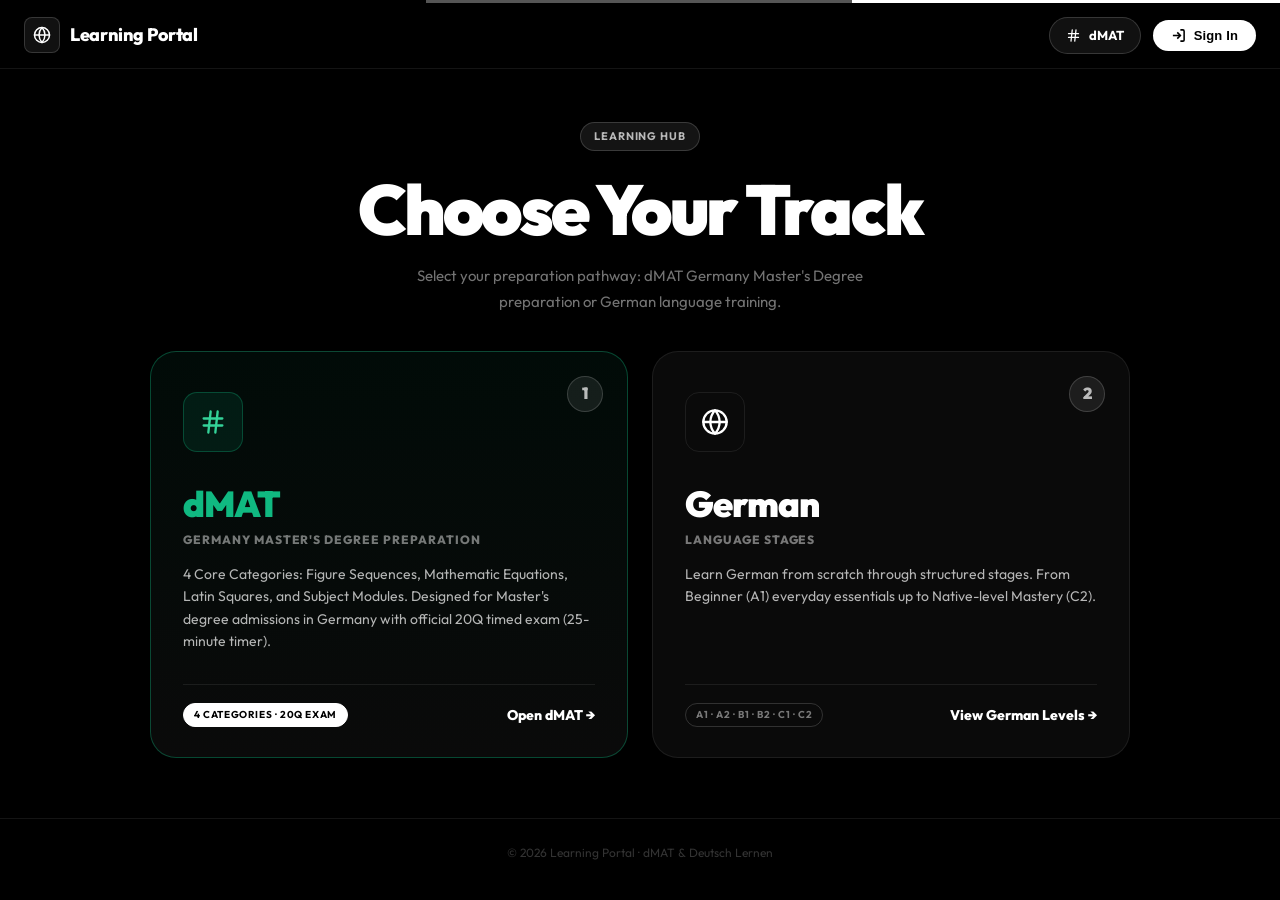
==== commit 4b850e2f: "Remove Admin Dashboard nav link; B&W auth theme; gate dMAT pages on sign-out" ====
--- a/index.html
+++ b/index.html
@@ -27,11 +27,7 @@
       <span class="logo-text">Learning Portal</span>
     </a>
     <div class="header-actions">
-      <a href="admin.html" class="dmat-btn-sub" style="text-decoration:none;" title="Admin Dashboard">
-        <svg width="15" height="15" viewBox="0 0 24 24" fill="none" stroke="currentColor" stroke-width="2"><path d="M12 20h9"/><path d="M16.5 3.5a2.121 2.121 0 0 1 3 3L7 19l-4 1 1-4L16.5 3.5z"/></svg>
-        <span>Admin Dashboard</span>
-      </a>
-      <a href="dmat.html" class="dmat-btn-sub" style="text-decoration:none;" title="dMAT Portal">
+            <a href="dmat.html" class="dmat-btn-sub" style="text-decoration:none;" title="dMAT Portal">
         <svg width="15" height="15" viewBox="0 0 24 24" fill="none" stroke="currentColor" stroke-width="2"><use href="#ic-math"/></svg>
         <span>dMAT</span>
       </a>
--- a/auth.css
+++ b/auth.css
@@ -1,6 +1,6 @@
 /* ══════════════════════════════════════════════════════════════
-   auth.css – Modern Authentication Modal & User Status Pill
-   Matches exact Google / Email sign-in UI specification
+   auth.css – Authentication Modal & UI (Black & White Theme)
+   Matches Learning Portal's black/white monochrome design
    ══════════════════════════════════════════════════════════════ */
 
 /* ─── Backdrop Overlay ─── */
@@ -8,7 +8,7 @@
   position: fixed;
   inset: 0;
   z-index: 99999;
-  background: rgba(10, 15, 29, 0.75);
+  background: rgba(0, 0, 0, 0.75);
   backdrop-filter: blur(10px);
   -webkit-backdrop-filter: blur(10px);
   display: flex;
@@ -25,19 +25,20 @@
   visibility: visible;
 }
 
-/* ─── Modal Card ─── */
+/* ─── Modal Card (Black & White) ─── */
 .auth-modal-card {
   width: 100%;
   max-width: 440px;
-  background: #ffffff;
-  color: #0f172a;
-  border-radius: 20px;
-  box-shadow: 0 25px 60px -15px rgba(0, 0, 0, 0.45), 0 0 0 1px rgba(255, 255, 255, 0.2);
+  background: #000000;
+  color: #ffffff;
+  border-radius: 16px;
+  border: 1px solid rgba(255, 255, 255, 0.18);
+  box-shadow: 0 30px 60px rgba(0, 0, 0, 0.9), 0 0 0 1px rgba(255, 255, 255, 0.06);
   padding: 36px 32px 32px;
   position: relative;
   transform: translateY(16px) scale(0.97);
   transition: transform 0.28s cubic-bezier(0.16, 1, 0.3, 1);
-  font-family: -apple-system, BlinkMacSystemFont, "Segoe UI", Roboto, Helvetica, Arial, sans-serif;
+  font-family: inherit;
   overflow: hidden;
 }
 
@@ -53,23 +54,25 @@
   width: 34px;
   height: 34px;
   border-radius: 50%;
-  border: none;
-  background: #f1f5f9;
-  color: #64748b;
+  border: 1px solid rgba(255, 255, 255, 0.15);
+  background: rgba(255, 255, 255, 0.06);
+  color: #aaaaaa;
   display: flex;
   align-items: center;
   justify-content: center;
   cursor: pointer;
   transition: background 0.15s, color 0.15s, transform 0.15s;
+  font-size: 18px;
+  line-height: 1;
 }
 
 .auth-modal-close:hover {
-  background: #e2e8f0;
-  color: #0f172a;
+  background: rgba(255, 255, 255, 0.14);
+  color: #ffffff;
   transform: rotate(90deg);
 }
 
-/* ─── Modal Header / Context Notice ─── */
+/* ─── Modal Header ─── */
 .auth-modal-header {
   text-align: center;
   margin-bottom: 24px;
@@ -81,82 +84,80 @@
   gap: 6px;
   padding: 4px 12px;
   border-radius: 50px;
-  background: #eff6ff;
-  color: #2563eb;
-  font-size: 12px;
-  font-weight: 700;
-  letter-spacing: 0.02em;
+  background: rgba(255, 255, 255, 0.08);
+  color: #cccccc;
+  border: 1px solid rgba(255, 255, 255, 0.2);
+  font-size: 11px;
+  font-weight: 700;
+  letter-spacing: 0.08em;
+  text-transform: uppercase;
   margin-bottom: 12px;
 }
 
 .auth-modal-title {
   font-size: 24px;
   font-weight: 800;
-  color: #0f172a;
+  color: #ffffff;
   letter-spacing: -0.02em;
   margin: 0 0 6px;
 }
 
 .auth-modal-subtitle {
   font-size: 14px;
-  color: #64748b;
+  color: #888888;
   margin: 0;
   line-height: 1.45;
 }
 
-/* ─── Action Buttons View (Exact Match from User Image) ─── */
+/* ─── Action Buttons Group ─── */
 .auth-actions-group {
   display: flex;
   flex-direction: column;
-  gap: 16px;
+  gap: 14px;
   margin-top: 10px;
 }
 
-/* 1. Continue with Google Button */
+/* Google Button */
 .auth-btn-google {
   width: 100%;
-  height: 52px;
-  border-radius: 12px;
+  height: 50px;
+  border-radius: 10px;
   background: #ffffff;
-  border: 1.5px solid #3b82f6;
-  color: #1e293b;
-  font-size: 16px;
+  border: 1.5px solid #dddddd;
+  color: #111111;
+  font-size: 15px;
   font-weight: 600;
   display: flex;
   align-items: center;
   justify-content: center;
-  gap: 12px;
-  cursor: pointer;
-  transition: background 0.18s, border-color 0.18s, transform 0.15s, box-shadow 0.18s;
-  box-shadow: 0 2px 6px rgba(59, 130, 246, 0.08);
+  gap: 10px;
+  cursor: pointer;
+  transition: background 0.15s, border-color 0.15s, transform 0.12s;
 }
 
 .auth-btn-google:hover {
-  background: #f8faff;
-  border-color: #2563eb;
+  background: #f5f5f5;
+  border-color: #bbbbbb;
   transform: translateY(-1px);
-  box-shadow: 0 4px 14px rgba(59, 130, 246, 0.18);
-}
-
-.auth-btn-google:active {
-  transform: translateY(0);
-}
+}
+
+.auth-btn-google:active { transform: translateY(0); }
 
 .auth-google-icon {
-  width: 22px;
-  height: 22px;
+  width: 20px;
+  height: 20px;
   flex-shrink: 0;
 }
 
-/* 2. Divider (OR) */
+/* OR Divider */
 .auth-divider {
   display: flex;
   align-items: center;
-  margin: 4px 0;
-  color: #64748b;
-  font-size: 13px;
-  font-weight: 600;
-  letter-spacing: 0.08em;
+  margin: 2px 0;
+  color: #555555;
+  font-size: 11px;
+  font-weight: 700;
+  letter-spacing: 0.1em;
   text-transform: uppercase;
 }
 
@@ -165,172 +166,167 @@
   content: "";
   flex: 1;
   height: 1px;
-  background: #e2e8f0;
-}
-
-.auth-divider span {
-  padding: 0 16px;
-}
-
-/* 3. Continue with Email Button */
+  background: rgba(255, 255, 255, 0.12);
+}
+
+.auth-divider::before { margin-right: 10px; }
+.auth-divider::after  { margin-left: 10px; }
+
+/* Email / Continue Button */
 .auth-btn-email {
   width: 100%;
-  height: 52px;
-  border-radius: 12px;
-  background: #4353ff;
-  border: none;
-  color: #ffffff;
-  font-size: 16px;
-  font-weight: 600;
-  display: flex;
-  align-items: center;
-  justify-content: center;
-  cursor: pointer;
-  transition: background 0.18s, transform 0.15s, box-shadow 0.18s;
-  box-shadow: 0 4px 14px rgba(67, 83, 255, 0.3);
+  height: 50px;
+  border-radius: 10px;
+  background: #ffffff;
+  border: none;
+  color: #000000;
+  font-size: 15px;
+  font-weight: 700;
+  cursor: pointer;
+  transition: background 0.15s, transform 0.12s;
+  display: flex;
+  align-items: center;
+  justify-content: center;
+  gap: 8px;
 }
 
 .auth-btn-email:hover {
-  background: #3342ee;
+  background: #eeeeee;
   transform: translateY(-1px);
-  box-shadow: 0 6px 18px rgba(67, 83, 255, 0.4);
-}
-
-.auth-btn-email:active {
-  transform: translateY(0);
-}
-
-/* ─── Modal Footer Link (Exact Match: Already have an account? Log in) ─── */
-.auth-modal-footer {
-  text-align: center;
-  margin-top: 26px;
-  font-size: 14px;
-  color: #334155;
-  font-weight: 500;
-}
-
-.auth-link-login {
-  color: #581c87;
-  font-weight: 700;
-  text-decoration: underline;
-  text-decoration-style: dashed;
-  text-underline-offset: 4px;
-  cursor: pointer;
-  transition: color 0.15s;
-}
-
-.auth-link-login:hover {
-  color: #4353ff;
-}
-
-/* ─── Email Form View (Expanded on Continue with Email / Log in) ─── */
-.auth-email-form {
+}
+
+.auth-btn-email:active { transform: translateY(0); }
+
+/* ─── Form View ─── */
+.auth-form-view {
   display: flex;
   flex-direction: column;
   gap: 14px;
-  margin-top: 12px;
-}
-
-.auth-form-field {
+}
+
+.auth-field {
   display: flex;
   flex-direction: column;
   gap: 6px;
-  text-align: left;
-}
-
-.auth-form-field label {
-  font-size: 13px;
-  font-weight: 700;
-  color: #334155;
-}
-
-.auth-input {
+}
+
+.auth-field label {
+  font-size: 12px;
+  font-weight: 700;
+  color: #aaaaaa;
+  letter-spacing: 0.05em;
+  text-transform: uppercase;
+}
+
+.auth-field input {
   width: 100%;
   height: 46px;
   padding: 0 14px;
+  border-radius: 9px;
+  border: 1px solid rgba(255, 255, 255, 0.18);
+  background: rgba(255, 255, 255, 0.05);
+  color: #ffffff;
+  font-size: 15px;
+  font-family: inherit;
+  transition: border-color 0.15s, background 0.15s;
+  box-sizing: border-box;
+  outline: none;
+}
+
+.auth-field input::placeholder { color: #555555; }
+
+.auth-field input:focus {
+  border-color: rgba(255, 255, 255, 0.5);
+  background: rgba(255, 255, 255, 0.08);
+}
+
+/* Submit Button in form */
+.auth-btn-submit {
+  width: 100%;
+  height: 50px;
   border-radius: 10px;
-  border: 1.5px solid #cbd5e1;
-  background: #f8fafc;
-  color: #0f172a;
-  font-size: 14px;
-  font-weight: 500;
+  background: #ffffff;
+  border: none;
+  color: #000000;
+  font-size: 15px;
+  font-weight: 700;
+  cursor: pointer;
+  margin-top: 4px;
+  transition: background 0.15s, transform 0.12s;
+  display: flex;
+  align-items: center;
+  justify-content: center;
+  gap: 8px;
+}
+
+.auth-btn-submit:hover {
+  background: #eeeeee;
+  transform: translateY(-1px);
+}
+
+.auth-btn-submit:active { transform: translateY(0); }
+
+/* Back link */
+.auth-back-link {
+  display: inline-flex;
+  align-items: center;
+  gap: 6px;
+  font-size: 13px;
+  color: #888888;
+  cursor: pointer;
+  background: none;
+  border: none;
+  padding: 0;
   font-family: inherit;
-  transition: border-color 0.18s, box-shadow 0.18s, background 0.18s;
-  box-sizing: border-box;
-}
-
-.auth-input:focus {
-  outline: none;
-  border-color: #4353ff;
-  background: #ffffff;
-  box-shadow: 0 0 0 3px rgba(67, 83, 255, 0.15);
-}
-
-.auth-pwd-wrapper {
-  position: relative;
-  display: flex;
-  align-items: center;
-}
-
-.auth-pwd-toggle {
-  position: absolute;
-  right: 12px;
+  transition: color 0.15s;
+}
+
+.auth-back-link:hover { color: #ffffff; }
+
+/* Switch mode link */
+.auth-switch-mode {
+  text-align: center;
+  font-size: 13px;
+  color: #666666;
+  margin-top: 4px;
+}
+
+.auth-switch-mode a,
+.auth-switch-mode button {
+  color: #ffffff;
+  font-weight: 700;
+  text-decoration: none;
+  cursor: pointer;
   background: none;
   border: none;
-  color: #64748b;
-  cursor: pointer;
-  padding: 4px;
-  display: flex;
-  align-items: center;
-  justify-content: center;
+  padding: 0;
+  font-size: 13px;
+  font-family: inherit;
+}
+
+.auth-switch-mode a:hover,
+.auth-switch-mode button:hover { text-decoration: underline; }
+
+/* ─── Forgot password ─── */
+.auth-forgot-link {
+  font-size: 12px;
+  color: #666666;
+  text-align: right;
+  cursor: pointer;
+  background: none;
+  border: none;
+  padding: 0;
+  font-family: inherit;
   transition: color 0.15s;
 }
 
-.auth-pwd-toggle:hover {
-  color: #0f172a;
-}
-
-.auth-submit-btn {
-  width: 100%;
-  height: 48px;
-  border-radius: 10px;
-  background: #4353ff;
-  color: #ffffff;
-  border: none;
-  font-size: 15px;
-  font-weight: 700;
-  cursor: pointer;
-  margin-top: 6px;
-  transition: background 0.18s, transform 0.15s;
-}
-
-.auth-submit-btn:hover {
-  background: #3342ee;
-  transform: translateY(-1px);
-}
-
-.auth-back-btn {
-  background: none;
-  border: none;
-  color: #64748b;
-  font-size: 13px;
-  font-weight: 600;
-  cursor: pointer;
-  display: inline-flex;
-  align-items: center;
-  gap: 6px;
-  align-self: center;
-  margin-top: 4px;
-}
-
-.auth-back-btn:hover {
-  color: #0f172a;
-}
-
+.auth-forgot-link:hover { color: #ffffff; }
+
+/* ─── Error Banner ─── */
 .auth-error-banner {
-  background: #fef2f2;
-  border: 1px solid #fecaca;
-  color: #dc2626;
+  background: rgba(239, 68, 68, 0.1);
+  border: 1px solid rgba(239, 68, 68, 0.3);
+  color: #ef4444;
   padding: 10px 14px;
   border-radius: 8px;
   font-size: 13px;
@@ -338,32 +334,30 @@
   display: none;
 }
 
-.auth-error-banner.show {
-  display: block;
-}
-
-/* ─── Real Google OAuth Setup Box ─── */
+.auth-error-banner.show { display: block; }
+
+/* ─── Google Setup Box ─── */
 .auth-google-setup-box {
-  background: #f8fafc;
-  border: 1px solid #e2e8f0;
-  border-radius: 14px;
+  background: rgba(255, 255, 255, 0.04);
+  border: 1px solid rgba(255, 255, 255, 0.1);
+  border-radius: 12px;
   padding: 20px;
   margin-top: 8px;
   text-align: center;
 }
 
 .google-setup-icon {
-  width: 48px;
-  height: 48px;
+  width: 44px;
+  height: 44px;
   border-radius: 50%;
-  background: #eff6ff;
+  background: rgba(255, 255, 255, 0.08);
   display: flex;
   align-items: center;
   justify-content: center;
   margin: 0 auto 12px;
 }
 
-/* ─── Header User Profile Pill ─── */
+/* ─── Header Sign-In Button ─── */
 .header-auth-container {
   display: inline-flex;
   align-items: center;
@@ -374,25 +368,26 @@
   display: inline-flex;
   align-items: center;
   gap: 8px;
-  padding: 8px 16px;
+  padding: 8px 18px;
   border-radius: 50px;
-  background: #4353ff;
-  color: #ffffff !important;
+  background: #ffffff;
+  color: #000000 !important;
   font-size: 13px;
   font-weight: 700;
   text-decoration: none;
   cursor: pointer;
   border: none;
-  box-shadow: 0 2px 8px rgba(67, 83, 255, 0.35);
-  transition: background 0.15s, transform 0.15s, box-shadow 0.15s;
+  box-shadow: none;
+  transition: background 0.15s, transform 0.12s;
+  letter-spacing: 0.01em;
 }
 
 .btn-header-signin:hover {
-  background: #3342ee;
+  background: #eeeeee;
   transform: translateY(-1px);
-  box-shadow: 0 4px 14px rgba(67, 83, 255, 0.45);
-}
-
+}
+
+/* ─── User Profile Pill ─── */
 .user-profile-pill {
   display: inline-flex;
   align-items: center;
@@ -400,8 +395,8 @@
   padding: 4px 12px 4px 6px;
   border-radius: 50px;
   background: rgba(255, 255, 255, 0.08);
-  border: 1px solid rgba(255, 255, 255, 0.15);
-  color: #f8fafc;
+  border: 1px solid rgba(255, 255, 255, 0.18);
+  color: #ffffff;
   font-size: 13px;
   font-weight: 600;
   cursor: pointer;
@@ -411,15 +406,15 @@
 
 .user-profile-pill:hover {
   background: rgba(255, 255, 255, 0.14);
-  border-color: rgba(255, 255, 255, 0.25);
+  border-color: rgba(255, 255, 255, 0.3);
 }
 
 .user-pill-avatar {
   width: 28px;
   height: 28px;
   border-radius: 50%;
-  background: linear-gradient(135deg, #10b981, #06b6d4);
-  color: #ffffff;
+  background: #ffffff;
+  color: #000000;
   display: flex;
   align-items: center;
   justify-content: center;
@@ -428,36 +423,54 @@
 }
 
 .user-pill-avatar.google-avatar {
-  background: linear-gradient(135deg, #4285F4, #34A853);
-}
-
+  background: #ffffff;
+  color: #000000;
+}
+
+/* ─── Dropdown Menu ─── */
 .user-dropdown-menu {
   position: absolute;
   top: calc(100% + 8px);
   right: 0;
-  min-width: 190px;
-  background: #1e293b;
-  border: 1px solid rgba(255, 255, 255, 0.12);
+  min-width: 200px;
+  background: #111111;
+  border: 1px solid rgba(255, 255, 255, 0.15);
   border-radius: 12px;
-  box-shadow: 0 10px 25px -5px rgba(0, 0, 0, 0.5);
+  box-shadow: 0 16px 40px rgba(0, 0, 0, 0.8);
   padding: 8px;
   display: none;
   flex-direction: column;
-  gap: 4px;
+  gap: 2px;
   z-index: 1000;
 }
 
-.user-dropdown-menu.show {
-  display: flex;
+.user-dropdown-menu.show { display: flex; }
+
+.user-dropdown-header {
+  padding: 8px 12px 10px;
+  border-bottom: 1px solid rgba(255, 255, 255, 0.08);
+  margin-bottom: 4px;
+}
+
+.user-dropdown-name {
+  font-size: 13px;
+  font-weight: 700;
+  color: #ffffff;
+}
+
+.user-dropdown-email {
+  font-size: 11px;
+  color: #666666;
+  margin-top: 2px;
 }
 
 .user-dropdown-item {
   display: flex;
   align-items: center;
   gap: 8px;
-  padding: 8px 12px;
+  padding: 9px 12px;
   border-radius: 8px;
-  color: #cbd5e1;
+  color: #cccccc;
   font-size: 13px;
   font-weight: 600;
   text-decoration: none;
@@ -466,7 +479,7 @@
   cursor: pointer;
   width: 100%;
   text-align: left;
-  transition: background 0.15s, color 0.15s;
+  transition: background 0.12s, color 0.12s;
 }
 
 .user-dropdown-item:hover {
@@ -474,33 +487,143 @@
   color: #ffffff;
 }
 
-.user-dropdown-item.logout-item {
-  color: #f87171;
-}
+.user-dropdown-item.logout-item { color: #f87171; }
 
 .user-dropdown-item.logout-item:hover {
-  background: rgba(239, 68, 68, 0.15);
+  background: rgba(239, 68, 68, 0.12);
   color: #ef4444;
 }
 
-/* ─── Page Lock Gate Screen (for direct visits to learn/practice/assessment) ─── */
+/* ─── Edit Name Modal ─── */
+.edit-name-backdrop {
+  position: fixed;
+  inset: 0;
+  z-index: 100000;
+  background: rgba(0, 0, 0, 0.8);
+  backdrop-filter: blur(10px);
+  display: flex;
+  align-items: center;
+  justify-content: center;
+  padding: 16px;
+  opacity: 0;
+  visibility: hidden;
+  transition: opacity 0.2s, visibility 0.2s;
+}
+
+.edit-name-backdrop.active {
+  opacity: 1;
+  visibility: visible;
+}
+
+.edit-name-card {
+  width: 100%;
+  max-width: 400px;
+  background: #000000;
+  color: #ffffff;
+  border-radius: 16px;
+  border: 1px solid rgba(255, 255, 255, 0.18);
+  box-shadow: 0 20px 50px rgba(0, 0, 0, 0.9);
+  padding: 28px 24px 24px;
+  position: relative;
+}
+
+.edit-name-title {
+  font-size: 20px;
+  font-weight: 800;
+  color: #ffffff;
+  margin: 0 0 20px;
+}
+
+.edit-name-field {
+  display: flex;
+  flex-direction: column;
+  gap: 6px;
+  margin-bottom: 20px;
+}
+
+.edit-name-field label {
+  font-size: 11px;
+  font-weight: 700;
+  color: #888888;
+  letter-spacing: 0.08em;
+  text-transform: uppercase;
+}
+
+.edit-name-field input {
+  width: 100%;
+  height: 46px;
+  padding: 0 14px;
+  border-radius: 9px;
+  border: 1px solid rgba(255, 255, 255, 0.18);
+  background: rgba(255, 255, 255, 0.05);
+  color: #ffffff;
+  font-size: 15px;
+  font-family: inherit;
+  outline: none;
+  box-sizing: border-box;
+  transition: border-color 0.15s;
+}
+
+.edit-name-field input:focus {
+  border-color: rgba(255, 255, 255, 0.5);
+}
+
+.edit-name-actions {
+  display: flex;
+  gap: 10px;
+}
+
+.edit-name-btn-save {
+  flex: 1;
+  height: 46px;
+  border-radius: 9px;
+  background: #ffffff;
+  color: #000000;
+  border: none;
+  font-size: 14px;
+  font-weight: 700;
+  cursor: pointer;
+  transition: background 0.15s;
+}
+
+.edit-name-btn-save:hover { background: #eeeeee; }
+
+.edit-name-btn-cancel {
+  height: 46px;
+  padding: 0 20px;
+  border-radius: 9px;
+  background: transparent;
+  color: #aaaaaa;
+  border: 1px solid rgba(255, 255, 255, 0.15);
+  font-size: 14px;
+  font-weight: 600;
+  cursor: pointer;
+  transition: border-color 0.15s, color 0.15s;
+}
+
+.edit-name-btn-cancel:hover {
+  border-color: rgba(255, 255, 255, 0.3);
+  color: #ffffff;
+}
+
+/* ─── Page Lock Gate Screen ─── */
 .auth-gate-wrapper {
-  max-width: 540px;
-  margin: 60px auto;
-  padding: 40px 32px;
-  background: rgba(15, 23, 42, 0.85);
-  border: 1px solid rgba(255, 255, 255, 0.1);
-  border-radius: 20px;
+  max-width: 520px;
+  margin: 80px auto;
+  padding: 48px 36px;
+  background: #000000;
+  border: 1px solid rgba(255, 255, 255, 0.14);
+  border-radius: 16px;
   text-align: center;
-  box-shadow: 0 20px 40px rgba(0, 0, 0, 0.5);
+  box-shadow: 0 20px 50px rgba(0, 0, 0, 0.6);
 }
 
 .auth-gate-icon {
   width: 64px;
   height: 64px;
   border-radius: 50%;
-  background: rgba(67, 83, 255, 0.15);
-  color: #4353ff;
+  background: rgba(255, 255, 255, 0.07);
+  color: #aaaaaa;
   display: flex;
   align-items: center;
   justify-content: center;
@@ -508,7 +631,7 @@
 }
 
 .auth-gate-title {
-  font-size: 24px;
+  font-size: 26px;
   font-weight: 800;
   color: #ffffff;
   margin: 0 0 10px;
@@ -516,7 +639,7 @@
 
 .auth-gate-desc {
   font-size: 14px;
-  color: var(--t-70, #94a3b8);
+  color: #888888;
   line-height: 1.6;
-  margin: 0 0 24px;
-}
+  margin: 0 0 28px;
+}
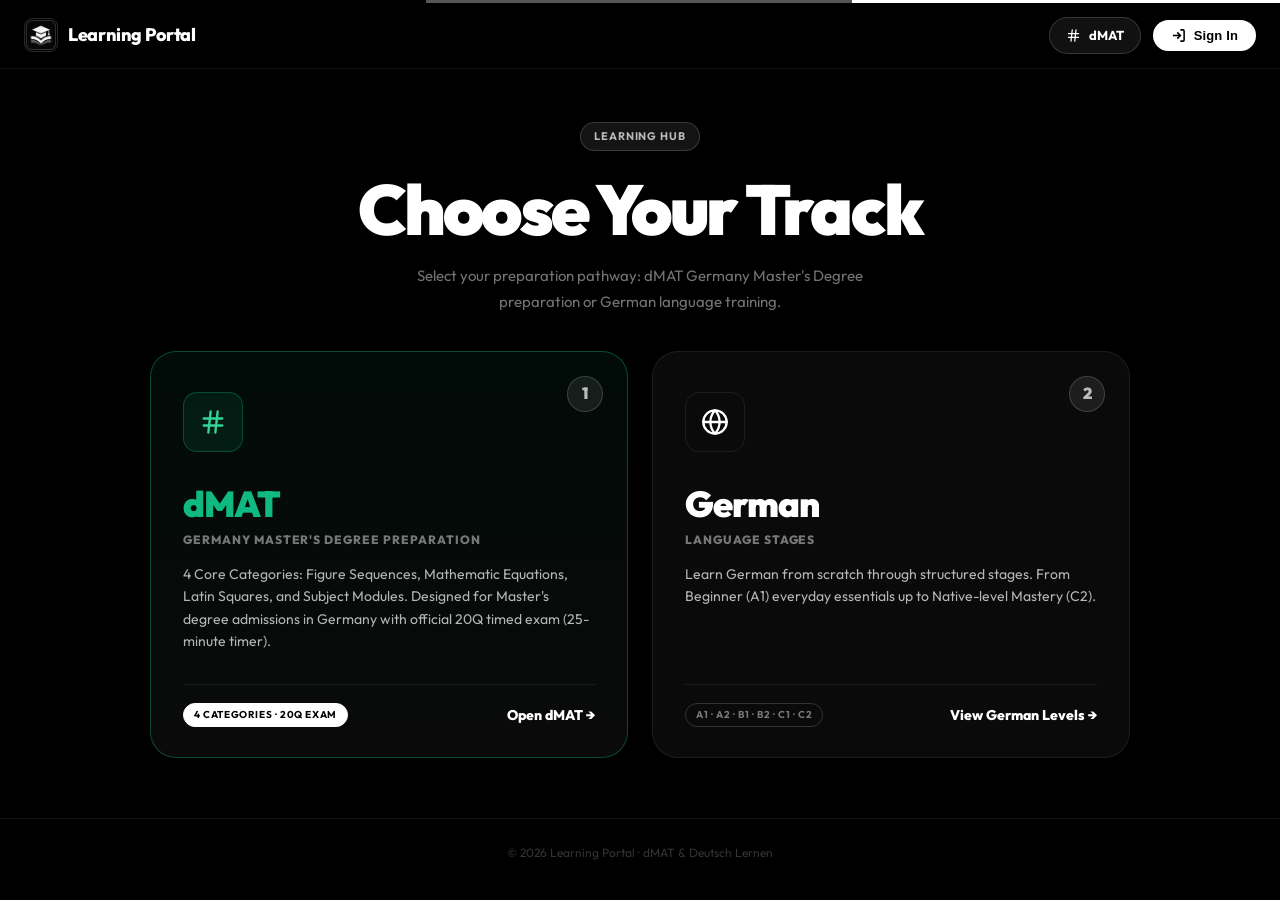
==== commit 4555b21e: "Replace old globe logo with new graduation cap & book logo across all pages, modals, and favicon" ====
--- a/index.html
+++ b/index.html
@@ -11,6 +11,7 @@
   <link rel="stylesheet" href="styles.css"/>
   <link rel="stylesheet" href="dmat.css"/>
   <link rel="stylesheet" href="auth.css"/>
+  <link rel="icon" type="image/png" href="logo.png"/>
 </head>
 <body>
 <svg style="display:none" xmlns="http://www.w3.org/2000/svg">
@@ -23,7 +24,7 @@
 <header class="site-header">
   <div class="header-inner">
     <a href="index.html" class="logo">
-      <div class="logo-icon"><svg width="18" height="18" viewBox="0 0 24 24" fill="none" stroke="currentColor" stroke-width="2.5"><use href="#ic-world"/></svg></div>
+      <div class="logo-icon"><img src="logo.png" alt="Learning Portal" style="width:100%;height:100%;object-fit:cover;border-radius:7px;display:block;"/></div>
       <span class="logo-text">Learning Portal</span>
     </a>
     <div class="header-actions">
--- a/styles.css
+++ b/styles.css
@@ -860,3 +860,31 @@
   .page-hero h1 { font-size: 1.6rem; }
 }
 
+
+/* ─── Mobile Header Navigation Overrides (≤768px) ─── */
+@media (max-width: 768px) {
+  .site-header .back-btn,
+  .site-header a.back-btn,
+  .site-header .dmat-nav-btn,
+  .site-header a[href="dmat.html"].dmat-btn-sub,
+  .site-header a[href="dmat.html"],
+  .site-header a[href="index.html"]:not(.logo),
+  .site-header .portal-badge {
+    display: none !important;
+  }
+  .site-header { padding: 8px 0 !important; }
+  .site-header .header-inner { padding: 0 12px !important; gap: 8px !important; }
+  .site-header .logo-text { font-size: 14px !important; }
+}
+
+.logo-icon{
+  width:34px;height:34px;border-radius:8px;
+  border:1px solid rgba(255,255,255,0.15);
+  display:flex;align-items:center;justify-content:center;
+  background:transparent;
+  overflow:hidden;
+  flex-shrink:0;
+}
+.logo-icon img{
+  width:100%;height:100%;object-fit:cover;display:block;border-radius:7px;
+}
--- a/dmat.css
+++ b/dmat.css
@@ -1736,9 +1736,27 @@
   .header-inner { padding: 0 10px; gap: 6px; }
   .logo-text { font-size: 14px; }
   .portal-badge { display: none; }
-  .dmat-btn-sub span:not(.badge-count) { display: none; }
-  .dmat-btn-sub { padding: 6px 8px; gap: 4px; min-height: 36px; }
-  .back-btn { padding: 6px 10px; font-size: 11px; min-height: 36px; }
+  .site-header .back-btn,
+  .site-header a.back-btn,
+  .site-header .dmat-nav-btn,
+  .site-header a[href="dmat.html"].dmat-btn-sub,
+  .site-header a[href="dmat.html"],
+  .site-header a[href="index.html"]:not(.logo) {
+    display: none !important;
+  }
+  .dmat-btn-sub {
+    display: inline-flex !important;
+    align-items: center !important;
+    padding: 6px 10px !important;
+    gap: 5px !important;
+    min-height: 34px !important;
+    border-radius: 50px !important;
+  }
+  .dmat-btn-sub span:not(.badge-count) {
+    display: inline-block !important;
+    font-size: 11px !important;
+    font-weight: 600 !important;
+  }
 
   /* ─ Hero ─ */
   .page-hero { padding: 20px 12px 12px; }
--- a/auth.css
+++ b/auth.css
@@ -643,3 +643,170 @@
   line-height: 1.6;
   margin: 0 0 28px;
 }
+
+/* ─── Password field wrapper ─── */
+.auth-pwd-wrapper {
+  position: relative;
+  display: flex;
+  align-items: center;
+}
+
+.auth-pwd-wrapper .auth-input {
+  padding-right: 44px;
+  width: 100%;
+}
+
+.auth-pwd-toggle {
+  position: absolute;
+  right: 10px;
+  background: none;
+  border: none;
+  color: #666666;
+  cursor: pointer;
+  display: flex;
+  align-items: center;
+  padding: 4px;
+  border-radius: 4px;
+  transition: color 0.15s;
+}
+
+.auth-pwd-toggle:hover { color: #ffffff; }
+
+/* ─── Form fields ─── */
+.auth-form-field {
+  display: flex;
+  flex-direction: column;
+  gap: 6px;
+}
+
+.auth-email-form {
+  display: flex;
+  flex-direction: column;
+  gap: 14px;
+}
+
+.auth-input {
+  width: 100%;
+  height: 46px;
+  padding: 0 14px;
+  border-radius: 9px;
+  border: 1px solid rgba(255, 255, 255, 0.18);
+  background: rgba(255, 255, 255, 0.05);
+  color: #ffffff;
+  font-size: 15px;
+  font-family: inherit;
+  transition: border-color 0.15s, background 0.15s;
+  box-sizing: border-box;
+  outline: none;
+}
+
+.auth-input::placeholder { color: #555555; }
+
+.auth-input:focus {
+  border-color: rgba(255, 255, 255, 0.5);
+  background: rgba(255, 255, 255, 0.08);
+}
+
+.auth-form-field label {
+  font-size: 12px;
+  font-weight: 700;
+  color: #aaaaaa;
+  letter-spacing: 0.05em;
+  text-transform: uppercase;
+}
+
+/* ─── Submit & Back buttons ─── */
+.auth-submit-btn {
+  width: 100%;
+  height: 50px;
+  border-radius: 10px;
+  background: #ffffff;
+  border: none;
+  color: #000000;
+  font-size: 15px;
+  font-weight: 700;
+  cursor: pointer;
+  transition: background 0.15s, transform 0.12s;
+  display: flex;
+  align-items: center;
+  justify-content: center;
+  gap: 8px;
+  font-family: inherit;
+}
+
+.auth-submit-btn:hover {
+  background: #eeeeee;
+  transform: translateY(-1px);
+}
+
+.auth-submit-btn:active { transform: translateY(0); }
+
+.auth-back-btn {
+  display: inline-flex;
+  align-items: center;
+  gap: 6px;
+  font-size: 13px;
+  color: #666666;
+  cursor: pointer;
+  background: none;
+  border: none;
+  padding: 6px 10px;
+  font-family: inherit;
+  transition: color 0.15s;
+  border-radius: 6px;
+}
+
+.auth-back-btn:hover { color: #ffffff; }
+
+.auth-link-login {
+  color: #ffffff;
+  font-weight: 700;
+  cursor: pointer;
+  font-size: 13px;
+}
+
+.auth-link-login:hover { text-decoration: underline; }
+
+/* ─── Mobile Header (Only Learning Portal, Candidate Submissions, Sign In) ─── */
+@media (max-width: 768px) {
+  .site-header .back-btn,
+  .site-header a.back-btn,
+  .site-header .dmat-nav-btn,
+  .site-header a[href="dmat.html"].dmat-btn-sub,
+  .site-header a[href="dmat.html"],
+  .site-header a[href="index.html"]:not(.logo),
+  .site-header .portal-badge {
+    display: none !important;
+  }
+  .site-header {
+    padding: 6px 0 !important;
+  }
+  .site-header .header-inner {
+    padding: 0 12px !important;
+    gap: 8px !important;
+    display: flex !important;
+    justify-content: space-between !important;
+    align-items: center !important;
+  }
+  .site-header .header-actions {
+    display: flex !important;
+    align-items: center !important;
+    gap: 6px !important;
+    margin-left: auto !important;
+  }
+  .btn-header-signin {
+    padding: 6px 12px !important;
+    font-size: 11px !important;
+    min-height: 32px !important;
+  }
+  .user-profile-pill {
+    padding: 3px 8px 3px 4px !important;
+    font-size: 11px !important;
+    min-height: 32px !important;
+    gap: 5px !important;
+  }
+  .user-profile-pill span {
+    max-width: 70px !important;
+    font-size: 11px !important;
+  }
+}
